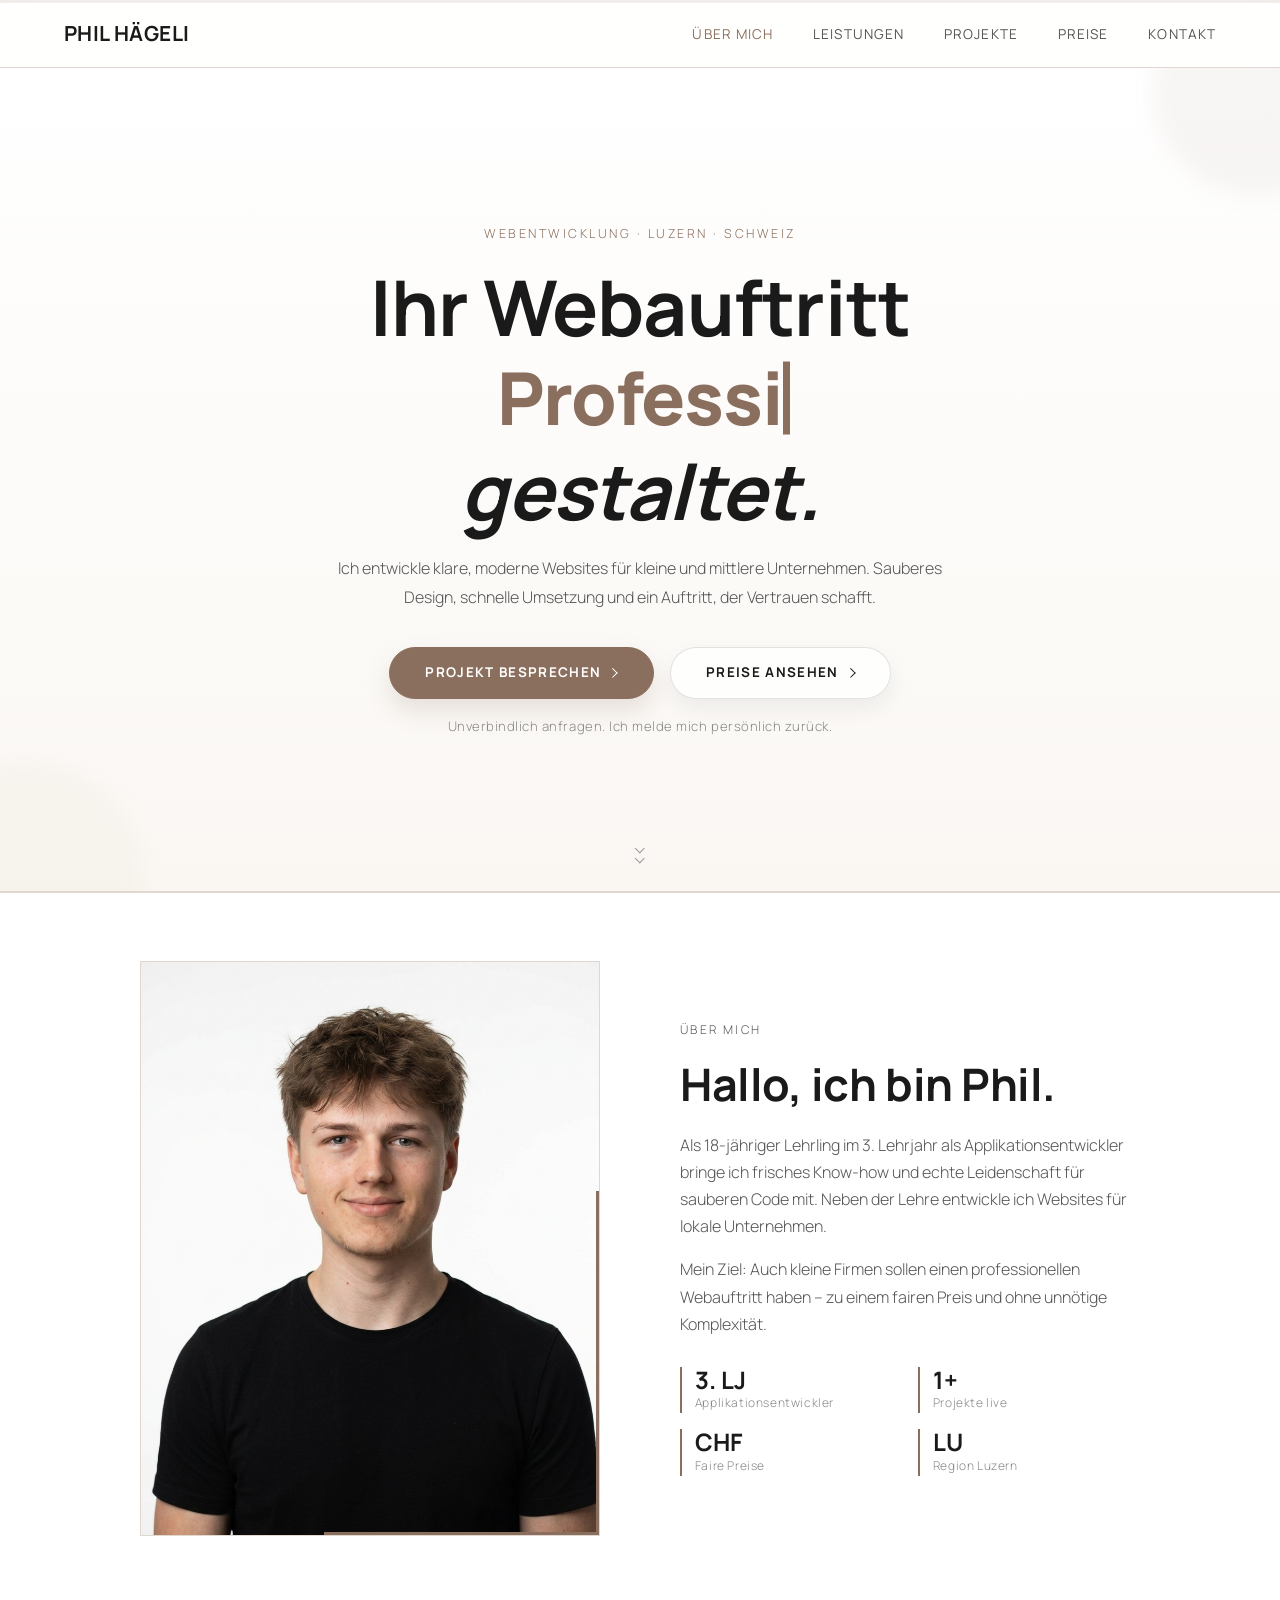
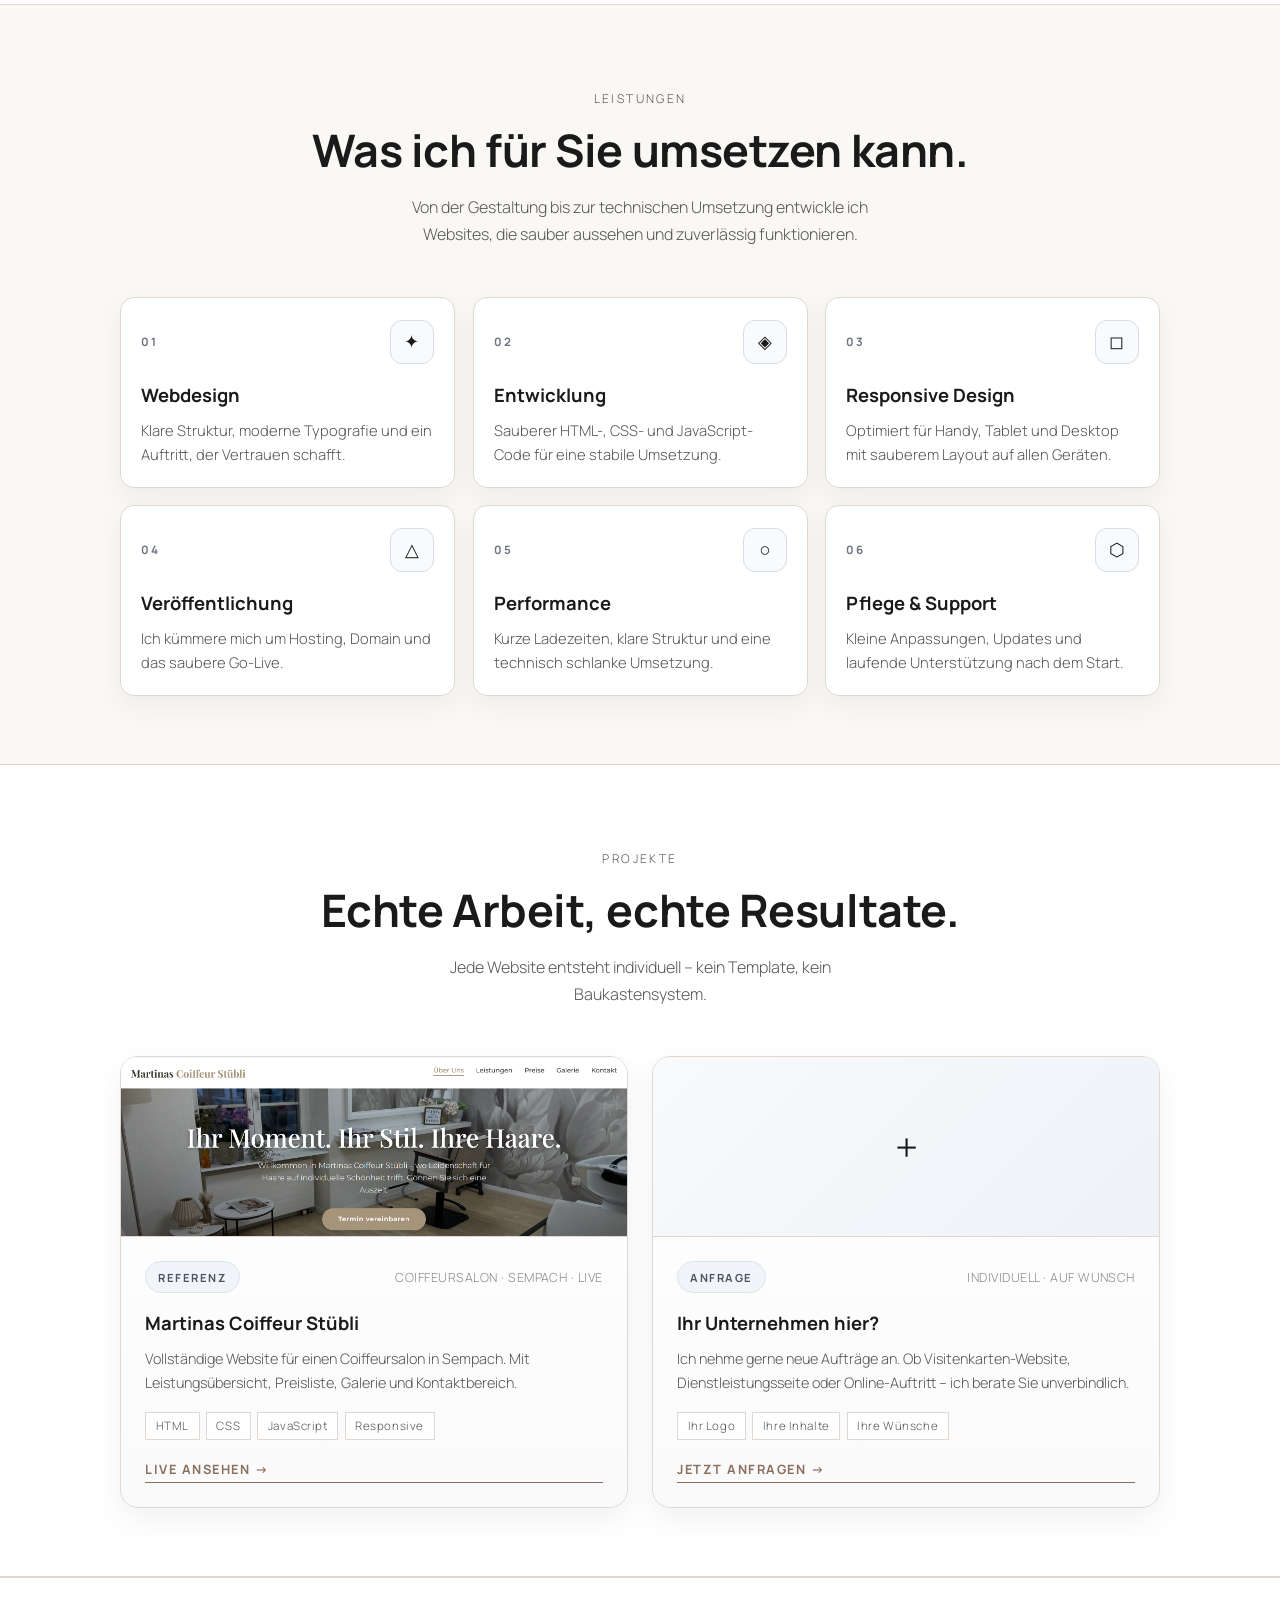
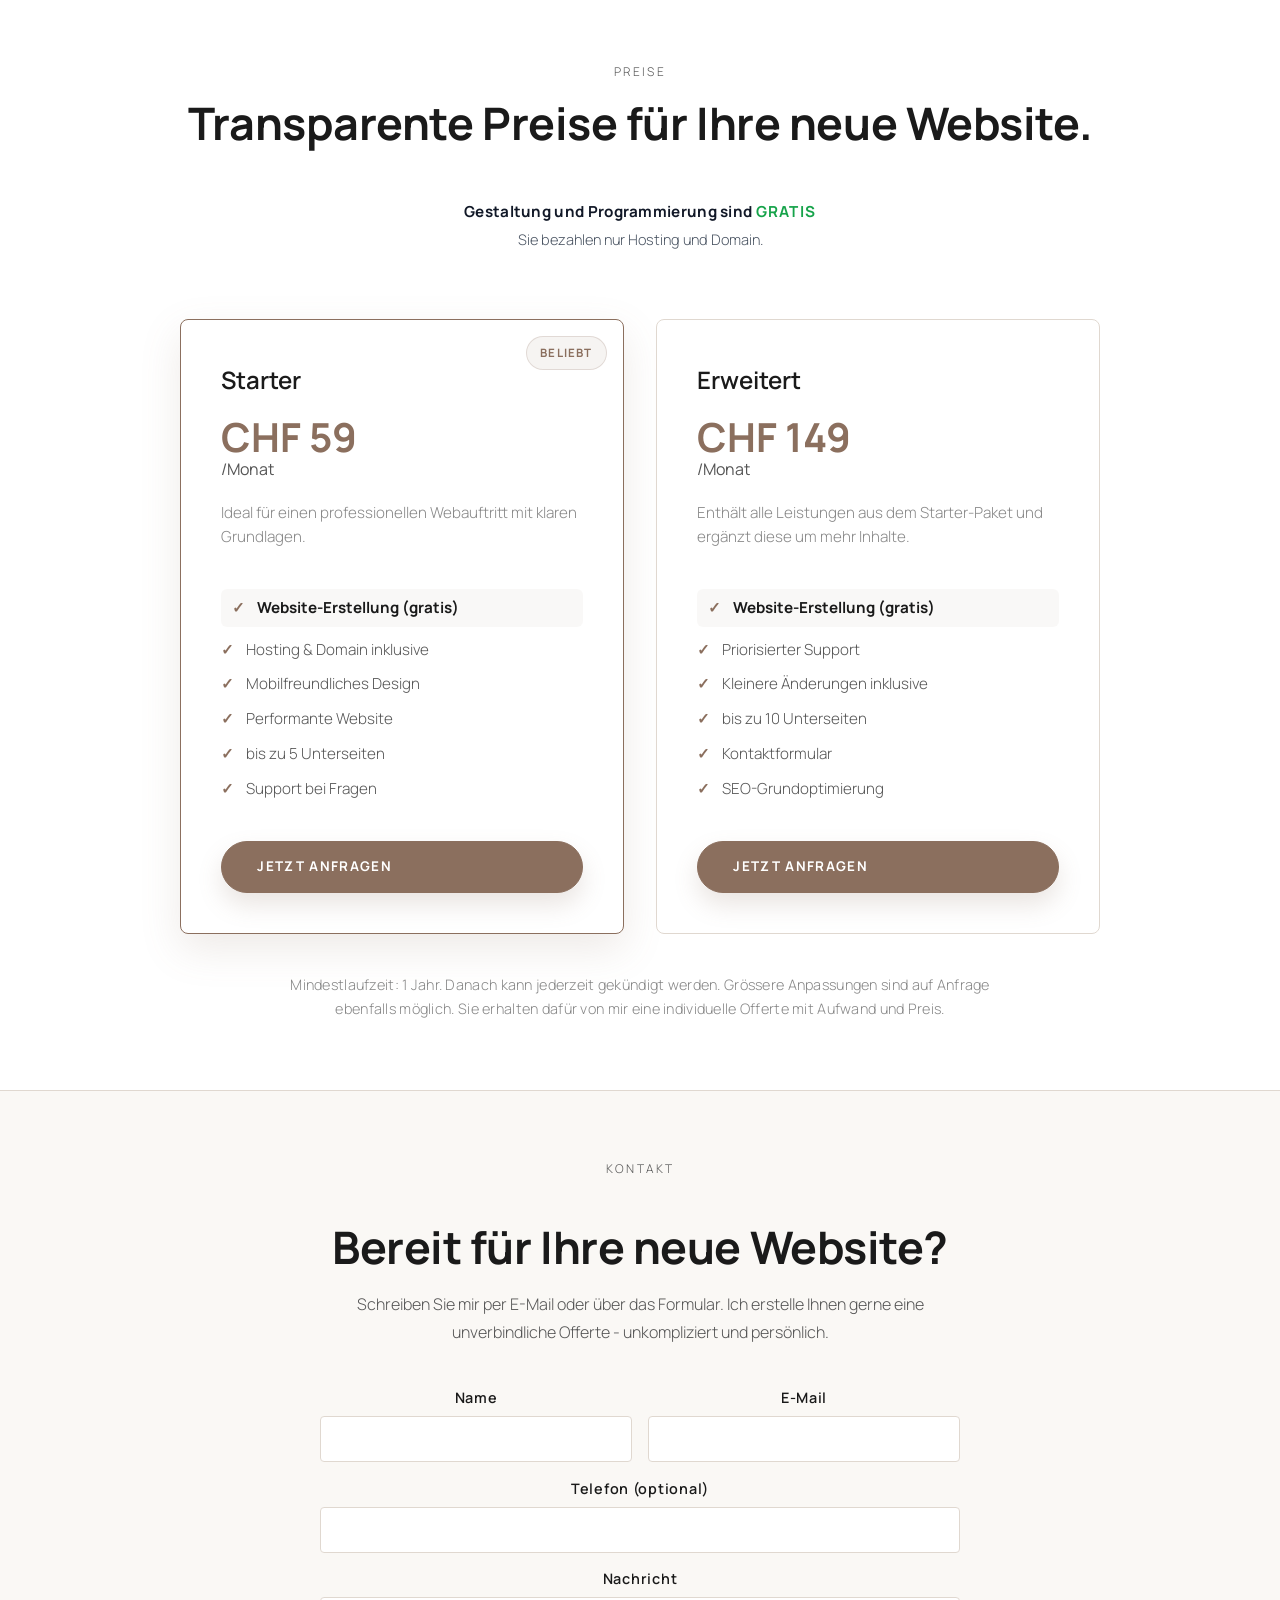
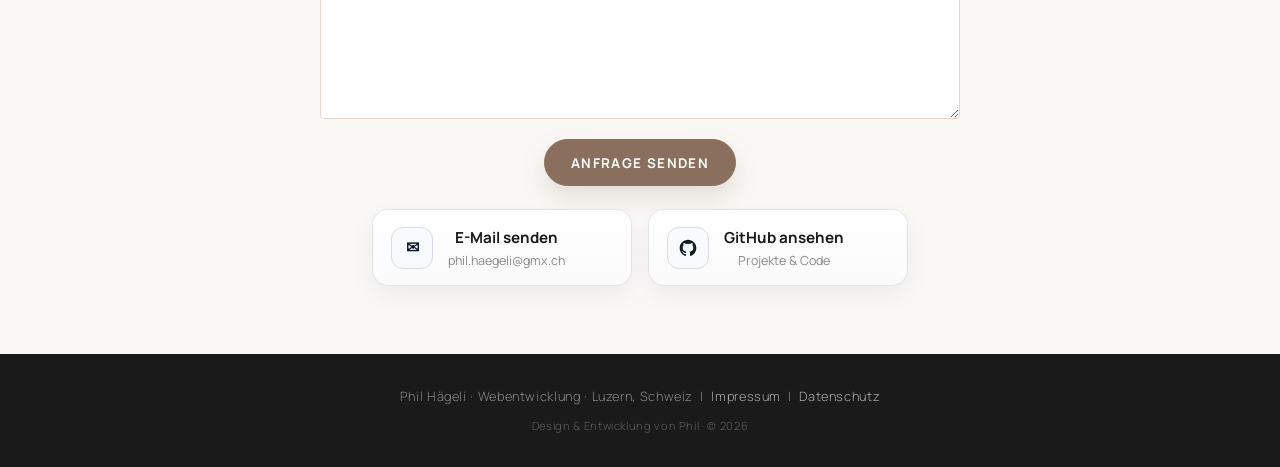
==== index.html @ c8660724 "fix tw" ====
<!DOCTYPE html>
<html lang="de">
<head>
  <meta charset="UTF-8">
  <meta name="viewport" content="width=device-width, initial-scale=1.0">
  <title>Phil Hägeli – Webentwickler aus Luzern | Moderne Websites für KMU</title>
  <meta name="description" content="Phil Hägeli entwickelt moderne, schnelle und mobilfreundliche Websites für kleine und mittlere Unternehmen in Luzern und Umgebung.">
  <meta name="robots" content="index,follow">
  <meta name="theme-color" content="#8b6f5e">
  <meta property="og:title" content="Phil Hägeli – Webentwickler aus Luzern">
  <meta property="og:description" content="Moderne Websites für KMU, transparent, schnell und mobilfreundlich.">
  <meta property="og:type" content="website">
  <link href="https://fonts.googleapis.com/css2?family=Manrope:wght@300;400;500;600;700;800&display=swap" rel="stylesheet">
  <link rel="icon" href="favicon.svg" type="image/svg+xml">
  <link rel="stylesheet" href="style.css">
</head>
<body id="top">

<div class="scroll-progress" aria-hidden="true"><span></span></div>
<button class="back-to-top" type="button" aria-label="Nach oben">↑</button>

<nav>
  <a class="logo logo-link" href="#top">Phil Hägeli</a>
  <ul>
    <li><a href="#about">Über mich</a></li>
    <li><a href="#skills">Leistungen</a></li>
    <li><a href="#projects">Projekte</a></li>
    <li><a href="#pricing">Preise</a></li>
    <li><a href="#contact">Kontakt</a></li>
  </ul>
</nav>

<div class="hero">
  <div class="hero-inner">
    <div class="hero-copy reveal">
      <p class="hero-eyebrow">Webentwicklung · Luzern · Schweiz</p>
      <h1>Ihr Webauftritt<br><em><span class="hero-typing-line"><span class="hero-typing-word" data-typing-words="Professionell,Simpel,Günstig">Professionell</span><span class="hero-typing-cursor" aria-hidden="true"></span><span class="hero-typing-spacer" aria-hidden="true">Professionell</span></span></em><span class="hero-typing-suffix">gestaltet.</span></h1>
      <p class="hero-lead">Ich entwickle klare, moderne Websites für kleine und mittlere Unternehmen. Sauberes Design, schnelle Umsetzung und ein Auftritt, der Vertrauen schafft.</p>
      <div class="hero-btns">
        <a href="#contact" class="btn btn-primary hero-btn-primary">Projekt besprechen</a>
        <a href="#pricing" class="btn btn-ghost hero-btn-secondary">Preise ansehen</a>
      </div>
      <p class="hero-cta-note">Unverbindlich anfragen. Ich melde mich persönlich zurück.</p>
    </div>
  </div>
  <a class="hero-scroll-hint" href="#about" aria-label="Runterscrollen">
    <span></span>
    <span></span>
  </a>
</div>

<section id="about" class="about-bg reveal">
  <div class="about-grid">
    <div class="about-img-wrap reveal" data-reveal-delay style="--reveal-delay: 0.1s;">
      <img src="Headshot.png" alt="Portrait von Phil Hägeli, Webentwickler aus Luzern" class="about-headshot">
    </div>
    <div class="about-text reveal" data-reveal-delay style="--reveal-delay: 0.22s;">
      <p class="section-eyebrow">Über mich</p>
      <h2>Hallo, ich bin Phil.</h2>
      <p>Als 18-jähriger Lehrling im 3. Lehrjahr als Applikationsentwickler bringe ich frisches Know-how und echte Leidenschaft für sauberen Code mit. Neben der Lehre entwickle ich Websites für lokale Unternehmen.</p>
      <p>Mein Ziel: Auch kleine Firmen sollen einen professionellen Webauftritt haben – zu einem fairen Preis und ohne unnötige Komplexität.</p>
      <div class="about-facts">
        <div class="fact">
          <div class="fact-val">3. LJ</div>
          <div class="fact-label">Applikationsentwickler</div>
        </div>
        <div class="fact">
          <div class="fact-val">1+</div>
          <div class="fact-label">Projekte live</div>
        </div>
        <div class="fact">
          <div class="fact-val">CHF</div>
          <div class="fact-label">Faire Preise</div>
        </div>
        <div class="fact">
          <div class="fact-val">LU</div>
          <div class="fact-label">Region Luzern</div>
        </div>
      </div>
    </div>
  </div>
</section>

<section id="skills">
  <div class="section-header reveal">
    <p class="section-eyebrow">Leistungen</p>
    <h2>Was ich für Sie umsetzen kann.</h2>
    <p>Von der Gestaltung bis zur technischen Umsetzung entwickle ich Websites, die sauber aussehen und zuverlässig funktionieren.</p>
  </div>
  <div class="skills-grid">
    <div class="skill-card reveal" data-reveal-delay style="--reveal-delay: 0.05s;">
      <div class="skill-card-head">
        <div class="skill-index">01</div>
        <div class="skill-icon-wrap">✦</div>
      </div>
      <div class="skill-name">Webdesign</div>
      <div class="skill-sub">Klare Struktur, moderne Typografie und ein Auftritt, der Vertrauen schafft.</div>
    </div>
    <div class="skill-card reveal" data-reveal-delay style="--reveal-delay: 0.12s;">
      <div class="skill-card-head">
        <div class="skill-index">02</div>
        <div class="skill-icon-wrap">◈</div>
      </div>
      <div class="skill-name">Entwicklung</div>
      <div class="skill-sub">Sauberer HTML-, CSS- und JavaScript-Code für eine stabile Umsetzung.</div>
    </div>
    <div class="skill-card reveal" data-reveal-delay style="--reveal-delay: 0.19s;">
      <div class="skill-card-head">
        <div class="skill-index">03</div>
        <div class="skill-icon-wrap">◻</div>
      </div>
      <div class="skill-name">Responsive Design</div>
      <div class="skill-sub">Optimiert für Handy, Tablet und Desktop mit sauberem Layout auf allen Geräten.</div>
    </div>
    <div class="skill-card reveal" data-reveal-delay style="--reveal-delay: 0.26s;">
      <div class="skill-card-head">
        <div class="skill-index">04</div>
        <div class="skill-icon-wrap">△</div>
      </div>
      <div class="skill-name">Veröffentlichung</div>
      <div class="skill-sub">Ich kümmere mich um Hosting, Domain und das saubere Go-Live.</div>
    </div>
    <div class="skill-card reveal" data-reveal-delay style="--reveal-delay: 0.33s;">
      <div class="skill-card-head">
        <div class="skill-index">05</div>
        <div class="skill-icon-wrap">○</div>
      </div>
      <div class="skill-name">Performance</div>
      <div class="skill-sub">Kurze Ladezeiten, klare Struktur und eine technisch schlanke Umsetzung.</div>
    </div>
    <div class="skill-card reveal" data-reveal-delay style="--reveal-delay: 0.4s;">
      <div class="skill-card-head">
        <div class="skill-index">06</div>
        <div class="skill-icon-wrap">⬡</div>
      </div>
      <div class="skill-name">Pflege &amp; Support</div>
      <div class="skill-sub">Kleine Anpassungen, Updates und laufende Unterstützung nach dem Start.</div>
    </div>
  </div>
</section>

<section id="projects" class="projects-bg">
  <div class="section-header reveal">
    <p class="section-eyebrow">Projekte</p>
    <h2>Echte Arbeit, echte Resultate.</h2>
    <p>Jede Website entsteht individuell – kein Template, kein Baukastensystem.</p>
  </div>
  <div class="projects-grid">
    <div class="project-card reveal" data-reveal-delay style="--reveal-delay: 0.08s;">
      <div class="project-thumb project-thumb-image">
        <img src="Coiffeure-Stübli.png" alt="Vorschau der Website Martinas Coiffeur Stübli" class="project-image">
      </div>
      <div class="project-body">
        <div class="project-meta-row">
          <span class="project-badge">Referenz</span>
          <span class="project-meta">Coiffeursalon · Sempach · Live</span>
        </div>
        <div class="project-title">Martinas Coiffeur Stübli</div>
        <div class="project-desc">Vollständige Website für einen Coiffeursalon in Sempach. Mit Leistungsübersicht, Preisliste, Galerie und Kontaktbereich.</div>
        <div class="project-highlights">
          <span class="project-tag">HTML</span>
          <span class="project-tag">CSS</span>
          <span class="project-tag">JavaScript</span>
          <span class="project-tag">Responsive</span>
        </div>
        <a href="https://www.martinas-coiffeur-stuebli.ch" target="_blank" class="project-link">Live ansehen →</a>
      </div>
    </div>
    <div class="project-card reveal" data-reveal-delay style="--reveal-delay: 0.2s;">
      <div class="project-thumb">+</div>
      <div class="project-body">
        <div class="project-meta-row">
          <span class="project-badge">Anfrage</span>
          <span class="project-meta">Individuell · Auf Wunsch</span>
        </div>
        <div class="project-title">Ihr Unternehmen hier?</div>
        <div class="project-desc">Ich nehme gerne neue Aufträge an. Ob Visitenkarten-Website, Dienstleistungsseite oder Online-Auftritt – ich berate Sie unverbindlich.</div>
        <div class="project-highlights">
          <span class="project-tag">Ihr Logo</span>
          <span class="project-tag">Ihre Inhalte</span>
          <span class="project-tag">Ihre Wünsche</span>
        </div>
        <a href="#contact" class="project-link">Jetzt anfragen →</a>
      </div>
    </div>
  </div>
</section>

<section id="pricing" class="pricing-bg">
  <div class="section-header reveal">
    <p class="section-eyebrow">Preise</p>
    <h2>Transparente Preise für Ihre neue Website.</h2>
  </div>
  <div class="pricing-highlight reveal">
    <span class="pricing-highlight-title">Gestaltung und Programmierung sind <span class="pricing-highlight-free">gratis</span></span>
    <span class="pricing-highlight-text">Sie bezahlen nur Hosting und Domain.</span>
  </div>
  <div class="pricing-grid">
    <div class="pricing-card pricing-card-featured reveal" data-reveal-delay style="--reveal-delay: 0.08s;">
      <div class="pricing-badge">Beliebt</div>
      <div class="pricing-title">Starter</div>
      <div class="pricing-price">CHF 59<span class="pricing-period">/Monat</span></div>
      <div class="pricing-description">Ideal für einen professionellen Webauftritt mit klaren Grundlagen.</div>
      <div class="pricing-features">
        <div class="pricing-feature pricing-feature-highlight">
          <span class="check">✓</span> <strong>Website-Erstellung (gratis)</strong>
        </div>
        <div class="pricing-feature">
          <span class="check">✓</span> Hosting &amp; Domain inklusive
        </div>
        <div class="pricing-feature">
          <span class="check">✓</span> Mobilfreundliches Design
        </div>
        <div class="pricing-feature">
          <span class="check">✓</span> Performante Website
        </div>
        <div class="pricing-feature">
          <span class="check">✓</span> bis zu 5 Unterseiten
        </div>
        <div class="pricing-feature">
          <span class="check">✓</span> Support bei Fragen
        </div>
      </div>
      <a href="#contact" class="btn btn-primary pricing-btn">Jetzt anfragen</a>
    </div>
    <div class="pricing-card reveal" data-reveal-delay style="--reveal-delay: 0.2s;">
      <div class="pricing-title">Erweitert</div>
      <div class="pricing-price">CHF 149<span class="pricing-period">/Monat</span></div>
      <div class="pricing-description">Enthält alle Leistungen aus dem Starter-Paket und ergänzt diese um mehr Inhalte.</div>
      <div class="pricing-features">
        <div class="pricing-feature pricing-feature-highlight">
          <span class="check">✓</span> <strong>Website-Erstellung (gratis)</strong>
        </div>
        <div class="pricing-feature">
          <span class="check">✓</span> Priorisierter Support
        </div>
        <div class="pricing-feature">
          <span class="check">✓</span> Kleinere Änderungen inklusive
        </div>
        <div class="pricing-feature">
          <span class="check">✓</span> bis zu 10 Unterseiten
        </div>
        <div class="pricing-feature">
          <span class="check">✓</span> Kontaktformular
        </div>
        <div class="pricing-feature">
          <span class="check">✓</span> SEO-Grundoptimierung
        </div>
      </div>
      <a href="#contact" class="btn btn-primary pricing-btn">Jetzt anfragen</a>
    </div>
  </div>
  <div class="pricing-disclaimer reveal">
    Mindestlaufzeit: 1 Jahr. Danach kann jederzeit gekündigt werden. Grössere Anpassungen sind auf Anfrage ebenfalls möglich. Sie erhalten dafür von mir eine individuelle Offerte mit Aufwand und Preis.
  </div>
</section>

<section id="contact">
  <div class="contact-inner reveal">
    <p class="section-eyebrow">Kontakt</p>
    <h2>Bereit für Ihre neue Website?</h2>
    <p>Schreiben Sie mir per E-Mail oder über das Formular. Ich erstelle Ihnen gerne eine unverbindliche Offerte - unkompliziert und persönlich.</p>
    <form class="contact-form reveal" action="https://formspree.io/f/mjglgnyk" method="POST">
      <div class="form-group">
        <label for="name">Name</label>
        <input type="text" id="name" name="name" required>
      </div>
      <div class="form-group">
        <label for="email">E-Mail</label>
        <input type="email" id="email" name="email" required>
      </div>
      <div class="form-group form-group-full">
        <label for="phone">Telefon (optional)</label>
        <input type="tel" id="phone" name="phone">
      </div>
      <div class="form-group form-group-full">
        <label for="message">Nachricht</label>
        <textarea id="message" name="message" rows="4" required></textarea>
      </div>
      <button type="submit" class="btn btn-primary contact-submit">Anfrage senden</button>
    </form>
    <div class="contact-list contact-list-compact">
      <a href="mailto:phil.haegeli@gmx.ch" class="contact-item contact-item-email reveal" data-reveal-delay style="--reveal-delay: 0.08s;">
        <span class="contact-icon" aria-hidden="true">✉</span>
        <span class="contact-content">
          <span class="contact-item-title">E-Mail senden</span>
          <span class="contact-item-sub">phil.haegeli@gmx.ch</span>
        </span>
      </a>
      <a href="https://github.com/philazy08" target="_blank" class="contact-item contact-item-github reveal" data-reveal-delay style="--reveal-delay: 0.18s;">
        <span class="contact-icon contact-icon-github" aria-hidden="true">
          <svg viewBox="0 0 24 24" width="20" height="20" role="img" aria-hidden="true" focusable="false">
            <path fill="currentColor" d="M12 2C6.477 2 2 6.492 2 12.037c0 4.43 2.865 8.184 6.84 9.506.5.093.682-.22.682-.49 0-.242-.009-.882-.014-1.732-2.782.616-3.369-1.343-3.369-1.343-.454-1.162-1.11-1.47-1.11-1.47-.907-.62.069-.607.069-.607 1.003.071 1.531 1.034 1.531 1.034.892 1.535 2.341 1.091 2.91.834.091-.648.35-1.092.636-1.343-2.22-.254-4.555-1.114-4.555-4.957 0-1.095.39-1.99 1.029-2.692-.103-.255-.446-1.279.098-2.664 0 0 .84-.27 2.75 1.026A9.525 9.525 0 0 1 12 6.83c.851.004 1.708.115 2.508.337 1.909-1.297 2.748-1.026 2.748-1.026.545 1.385.202 2.409.099 2.664.64.702 1.028 1.597 1.028 2.692 0 3.852-2.339 4.699-4.566 4.948.359.31.679.92.679 1.855 0 1.339-.012 2.419-.012 2.747 0 .272.18.587.688.487C19.139 20.216 22 16.462 22 12.037 22 6.492 17.523 2 12 2z"/>
          </svg>
        </span>
        <span class="contact-content">
          <span class="contact-item-title">GitHub ansehen</span>
          <span class="contact-item-sub">Projekte & Code</span>
        </span>
      </a>
    </div>
  </div>
</section>

<footer>
  <p>Phil Hägeli · Webentwicklung · Luzern, Schweiz &nbsp;|&nbsp; <a href="impressum.html">Impressum</a> &nbsp;|&nbsp; <a href="datenschutz.html">Datenschutz</a></p>
  <p style="margin-top: 0.5rem; font-size: 0.7rem; opacity: 0.6;">Design &amp; Entwicklung von Phil · © 2026</p>
</footer>

<script src="script.js"></script>
</body>
</html>
---- style.css ----
*, *::before, *::after {
  box-sizing: border-box;
  margin: 0;
  padding: 0;
}

:root {
  --cream: #faf8f5;
  --white: #ffffff;
  --dark: #1a1a1a;
  --mid: #555;
  --light: #888;
  --border: #e0d8d0;
  --accent: #8b6f5e;
  --accent-light: #f0ebe5;
}

html {
  scroll-behavior: smooth;
}

html.js {
  scroll-behavior: smooth;
}

body {
  background: var(--cream);
  color: var(--dark);
  font-family: 'Manrope', sans-serif;
  font-weight: 300;
  line-height: 1.7;
  overflow-anchor: none;
}

.scroll-progress {
  position: fixed;
  top: 0;
  left: 0;
  width: 100%;
  height: 3px;
  z-index: 220;
  background: rgba(139, 111, 94, 0.12);
}

.scroll-progress span {
  display: block;
  width: 100%;
  height: 100%;
  transform-origin: left center;
  transform: scaleX(0);
  background: linear-gradient(90deg, var(--accent), #b6937f);
}

.back-to-top {
  position: fixed;
  right: 1.25rem;
  bottom: 1.25rem;
  z-index: 210;
  width: 48px;
  height: 48px;
  border: 1px solid var(--border);
  border-radius: 999px;
  background: rgba(255, 255, 255, 0.9);
  color: var(--dark);
  font-size: 1rem;
  box-shadow: 0 10px 26px rgba(0, 0, 0, 0.12);
  backdrop-filter: blur(12px);
  opacity: 0;
  pointer-events: none;
  transform: translateY(10px);
  transition: opacity 0.25s ease, transform 0.25s ease, border-color 0.25s ease, color 0.25s ease;
}

.back-to-top.is-visible {
  opacity: 1;
  pointer-events: auto;
  transform: translateY(0);
}

.back-to-top:hover {
  border-color: var(--accent);
  color: var(--accent);
}

/* Nav */
nav {
  position: sticky;
  top: 0;
  z-index: 100;
  background: rgba(255, 255, 255, 0.88);
  border-bottom: 1px solid var(--border);
  padding: 1rem 5%;
  display: flex;
  justify-content: space-between;
  align-items: center;
  backdrop-filter: blur(14px);
  transition: box-shadow 0.25s ease, background 0.25s ease;
}

nav.is-scrolled {
  box-shadow: 0 10px 30px rgba(0, 0, 0, 0.05);
}

.logo {
  font-family: 'Manrope', sans-serif;
  font-size: 1.3rem;
  font-weight: 700;
  color: var(--dark);
  letter-spacing: 0.02em;
}

.logo-link {
  text-decoration: none;
}

.logo-link:hover {
  color: var(--accent);
}

nav ul {
  list-style: none;
  display: flex;
  gap: 2.5rem;
}

nav a {
  text-decoration: none;
  color: var(--mid);
  font-size: 0.85rem;
  font-weight: 400;
  letter-spacing: 0.08em;
  text-transform: uppercase;
  transition: color 0.2s;
}

nav a:hover {
  color: var(--accent);
}

nav a.is-active {
  color: var(--accent);
}

/* Hero */
.hero {
  background: linear-gradient(180deg, #fff 0%, #faf7f3 100%);
  min-height: calc(100dvh - 76px);
  min-height: calc(100svh - 76px);
  padding: clamp(3rem, 7vh, 5.5rem) 5% clamp(3.5rem, 7vh, 5.25rem);
  border-bottom: 1px solid var(--border);
  position: relative;
  overflow: hidden;
  display: flex;
  align-items: center;
}

.hero::before,
.hero::after {
  content: '';
  position: absolute;
  border-radius: 50%;
  pointer-events: none;
}

.hero::before {
  width: 13rem;
  height: 13rem;
  right: -5rem;
  top: -5rem;
  background: rgba(139, 111, 94, 0.06);
  filter: blur(10px);
}

.hero::after {
  width: 15rem;
  height: 15rem;
  left: -6rem;
  bottom: -7rem;
  background: rgba(176, 147, 127, 0.05);
  filter: blur(10px);
}

.hero-inner {
  max-width: 860px;
  margin: 0 auto;
  display: flex;
  justify-content: center;
  position: relative;
  z-index: 1;
}

.hero-copy {
  max-width: 760px;
  text-align: center;
}

.hero-lead {
  max-width: 620px;
  margin: 0 auto;
}

.hero-eyebrow {
  font-size: 0.78rem;
  letter-spacing: 0.2em;
  text-transform: uppercase;
  color: var(--accent);
  margin-bottom: 1.2rem;
}

.hero h1 {
  font-family: 'Manrope', sans-serif;
  font-size: clamp(2.8rem, 6vw, 5rem);
  font-weight: 700;
  line-height: 1.15;
  color: var(--dark);
  margin-bottom: 1.5rem;
  letter-spacing: -0.01em;
  display: flex;
  flex-direction: column;
  align-items: center;
}

.hero h1 em {
  display: flex;
  justify-content: center;
  width: 100%;
  font-style: italic;
  color: var(--accent);
  overflow-anchor: none;
}

.hero-typing-line {
  display: inline-flex;
  justify-content: center;
  align-items: center;
  position: relative;
  min-height: 1.2em;
  white-space: nowrap;
  overflow-anchor: none;
}

.hero-typing-suffix {
  display: block;
  margin-top: 0.12em;
  font-style: italic;
  white-space: nowrap;
  line-height: 1;
}

.hero-typing-word {
  position: absolute;
  left: 50%;
  transform: translateX(-50%);
  display: inline-block;
  font-style: normal;
  font-size: 0.95em;
  font-weight: 800;
  letter-spacing: -0.015em;
  white-space: nowrap;
  line-height: 1;
}

.hero-typing-spacer {
  visibility: hidden;
  pointer-events: none;
  white-space: nowrap;
  font: inherit;
  letter-spacing: inherit;
  line-height: 1;
}

.hero-typing-cursor {
  position: absolute;
  top: 50%;
  width: 0.09em;
  height: 0.95em;
  background: currentColor;
  animation: typingBlink 0.9s steps(1) infinite;
  transform: translateY(-50%);
  left: 50%;
  margin-left: var(--cursor-offset, 0);
}

.hero-typing-cursor.is-hidden {
  opacity: 0;
}

@keyframes typingBlink {
  0%, 49% {
    opacity: 1;
  }
  50%, 100% {
    opacity: 0;
  }
}

.hero-copy .hero-lead {
  margin: 0 auto 2.2rem;
  color: var(--mid);
  font-size: 1rem;
  line-height: 1.8;
}

.hero-note {
  margin-top: 1rem;
  color: var(--light);
  font-size: 0.8rem;
  letter-spacing: 0.08em;
  text-transform: uppercase;
}

.hero-scroll-hint {
  position: absolute;
  left: 50%;
  bottom: 1.1rem;
  transform: translateX(-50%);
  display: flex;
  flex-direction: column;
  align-items: center;
  gap: 0.15rem;
  width: 1.1rem;
  height: 1.8rem;
  color: var(--light);
  text-decoration: none;
  opacity: 0.85;
  z-index: 2;
}

.hero-scroll-hint span {
  display: block;
  width: 0.45rem;
  height: 0.45rem;
  border-right: 1.5px solid currentColor;
  border-bottom: 1.5px solid currentColor;
  transform: rotate(45deg);
  animation: scrollHint 1.4s ease-in-out infinite;
}

.hero-scroll-hint span:last-child {
  animation-delay: 0.14s;
}

.hero-scroll-hint:hover {
  color: var(--accent);
}

.hero-btns {
  display: flex;
  gap: 1rem;
  justify-content: center;
  flex-wrap: wrap;
  margin-bottom: 1rem;
}

.btn {
  display: inline-block;
  padding: 0.85rem 2.2rem;
  text-decoration: none;
  font-size: 0.84rem;
  letter-spacing: 0.1em;
  text-transform: uppercase;
  font-weight: 700;
  font-family: 'Manrope', sans-serif;
  border-radius: 999px;
  transition: transform 0.2s ease, box-shadow 0.2s ease, border-color 0.2s ease, background 0.2s ease, color 0.2s ease;
}

.btn-primary {
  background: var(--accent);
  color: var(--white);
  border: 1.5px solid var(--accent);
  box-shadow: 0 12px 24px rgba(139, 111, 94, 0.18);
}

.btn-primary:hover {
  background: #7a6050;
  border-color: #7a6050;
  transform: translateY(-2px);
  box-shadow: 0 16px 28px rgba(139, 111, 94, 0.24);
}

.btn-ghost {
  background: rgba(255, 255, 255, 0.78);
  color: var(--dark);
  border: 1.5px solid rgba(17, 24, 39, 0.12);
  box-shadow: 0 10px 22px rgba(17, 24, 39, 0.06);
}

.btn-ghost:hover {
  border-color: var(--accent);
  color: var(--accent);
  transform: translateY(-2px);
  box-shadow: 0 14px 26px rgba(17, 24, 39, 0.1);
}

.hero-btn-primary::after,
.hero-btn-secondary::after {
  content: '';
  display: inline-block;
  width: 0.45rem;
  height: 0.45rem;
  margin-left: 0.55rem;
  border-right: 1.5px solid currentColor;
  border-bottom: 1.5px solid currentColor;
  transform: rotate(-45deg) translateY(-1px);
}

.hero-cta-note {
  margin-top: 0.25rem;
  color: var(--light);
  font-size: 0.82rem;
  letter-spacing: 0.04em;
}

/* Sections */
section {
  padding: 4.25rem 5%;
}

.section-header {
  text-align: center;
  margin-bottom: 3rem;
}

.section-eyebrow {
  font-size: 0.75rem;
  letter-spacing: 0.2em;
  text-transform: uppercase;
  color: var(--accent);
  margin-bottom: 0.8rem;
}

h2 {
  font-family: 'Manrope', sans-serif;
  font-size: clamp(1.8rem, 3.5vw, 2.8rem);
  font-weight: 700;
  color: var(--dark);
  line-height: 1.25;
  letter-spacing: -0.01em;
}

.section-header p {
  margin-top: 1rem;
  color: var(--mid);
  max-width: 500px;
  margin-left: auto;
  margin-right: auto;
}

/* About */
.about-bg {
  background: var(--white);
  border-top: 1px solid var(--border);
  border-bottom: 1px solid var(--border);
}

.about-grid {
  display: grid;
  grid-template-columns: 1fr 1fr;
  gap: 5rem;
  align-items: center;
  max-width: 1000px;
  margin: 0 auto;
}

.about-img-wrap {
  background: var(--accent-light);
  border: 1px solid var(--border);
  aspect-ratio: 4/5;
  display: flex;
  align-items: center;
  justify-content: center;
  position: relative;
  overflow: hidden;
}

.about-headshot {
  width: 100%;
  height: 100%;
  object-fit: cover;
  object-position: center top;
  display: block;
}

.about-img-wrap::after {
  content: '';
  position: absolute;
  bottom: 0;
  right: 0;
  width: 60%;
  height: 60%;
  border-right: 3px solid var(--accent);
  border-bottom: 3px solid var(--accent);
}

.about-text h2 {
  text-align: left;
  margin-bottom: 1.2rem;
}

.about-text p {
  color: var(--mid);
  margin-bottom: 1rem;
}

.about-facts {
  margin-top: 1.8rem;
  display: grid;
  grid-template-columns: 1fr 1fr;
  gap: 1rem;
}

.fact {
  border-left: 2px solid var(--accent);
  padding-left: 0.8rem;
}

.fact-val {
  font-family: 'Manrope', sans-serif;
  font-size: 1.5rem;
  font-weight: 700;
  color: var(--dark);
  line-height: 1.1;
}

.fact-label {
  font-size: 0.75rem;
  color: var(--light);
  letter-spacing: 0.05em;
}

/* Skills */
.skills-grid {
  display: grid;
  grid-template-columns: repeat(3, minmax(0, 1fr));
  gap: 1.1rem;
  max-width: 1040px;
  margin: 0 auto;
  padding: 0;
}

.skill-card {
  background: var(--white);
  padding: 1.35rem 1.25rem 1.25rem;
  text-align: left;
  transition: transform 0.18s ease, box-shadow 0.2s ease, border-color 0.2s ease;
  border: 1px solid var(--border);
  border-radius: 14px;
  box-shadow: 0 10px 28px rgba(17, 24, 39, 0.05);
}

.skill-card:hover {
  transform: translateY(-3px);
  border-color: rgba(17, 24, 39, 0.16);
  box-shadow: 0 14px 34px rgba(17, 24, 39, 0.08);
}

.skill-card-head {
  display: flex;
  align-items: center;
  justify-content: space-between;
  margin-bottom: 1rem;
}

.skill-index {
  font-size: 0.72rem;
  font-weight: 700;
  letter-spacing: 0.16em;
  text-transform: uppercase;
  color: #6b7280;
}

.skill-icon-wrap {
  width: 44px;
  height: 44px;
  background: #f8fafc;
  border: 1px solid #d7dee7;
  display: flex;
  align-items: center;
  justify-content: center;
  border-radius: 12px;
  font-size: 1.15rem;
  color: var(--dark);
}

.skill-name {
  font-family: 'Manrope', sans-serif;
  font-weight: 700;
  font-size: 1.15rem;
  margin-bottom: 0.45rem;
  color: var(--dark);
}

.skill-sub {
  font-size: 0.92rem;
  color: var(--mid);
  line-height: 1.65;
}

/* Projects */
.projects-bg {
  background: var(--white);
  border-top: 1px solid var(--border);
  border-bottom: 1px solid var(--border);
}

.projects-grid {
  display: grid;
  grid-template-columns: repeat(2, minmax(0, 1fr));
  gap: 1.5rem;
  max-width: 1040px;
  margin: 0 auto;
}

.project-card {
  border: 1px solid var(--border);
  background: linear-gradient(180deg, #ffffff 0%, #fafafa 100%);
  border-radius: 18px;
  overflow: hidden;
  box-shadow: 0 12px 32px rgba(17, 24, 39, 0.06);
  transition: transform 0.2s ease, box-shadow 0.2s ease, border-color 0.2s ease;
  display: flex;
  flex-direction: column;
}

.project-card:hover {
  transform: translateY(-4px);
  border-color: rgba(17, 24, 39, 0.14);
  box-shadow: 0 18px 42px rgba(17, 24, 39, 0.1);
}

.project-thumb {
  height: 180px;
  display: flex;
  align-items: center;
  justify-content: center;
  font-size: 2.5rem;
  border-bottom: 1px solid var(--border);
  background: linear-gradient(135deg, #f8fafc 0%, #eef2f7 100%);
}

.project-thumb-image {
  padding: 0;
  overflow: hidden;
}

.project-image {
  width: 100%;
  height: 100%;
  object-fit: cover;
  object-position: center top;
  display: block;
}

.project-body {
  padding: 1.5rem;
  display: flex;
  flex-direction: column;
  flex: 1;
}

.project-meta-row {
  display: flex;
  align-items: center;
  justify-content: space-between;
  gap: 1rem;
  margin-bottom: 0.9rem;
  flex-wrap: wrap;
}

.project-badge {
  font-size: 0.7rem;
  font-weight: 700;
  letter-spacing: 0.14em;
  text-transform: uppercase;
  color: #4b5563;
  background: #f1f5f9;
  border: 1px solid #dbe3ee;
  border-radius: 999px;
  padding: 0.35rem 0.75rem;
}

.project-meta {
  font-size: 0.78rem;
  color: var(--light);
  letter-spacing: 0.04em;
  text-transform: uppercase;
}

.project-title {
  font-family: 'Manrope', sans-serif;
  font-size: 1.15rem;
  font-weight: 700;
  margin-bottom: 0.5rem;
  color: var(--dark);
}

.project-desc {
  color: var(--mid);
  font-size: 0.9rem;
  line-height: 1.7;
  margin-bottom: 1rem;
}

.project-highlights {
  display: flex;
  flex-wrap: wrap;
  gap: 0.4rem;
  margin-bottom: 1.2rem;
}

.project-tag {
  background: var(--white);
  border: 1px solid var(--border);
  color: var(--mid);
  font-size: 0.72rem;
  padding: 0.2rem 0.6rem;
  letter-spacing: 0.05em;
}

.project-link {
  display: inline-block;
  font-size: 0.8rem;
  letter-spacing: 0.12em;
  text-transform: uppercase;
  font-weight: 700;
  color: var(--accent);
  text-decoration: none;
  border-bottom: 1px solid var(--accent);
  padding-bottom: 1px;
  transition: color 0.2s;
  margin-top: auto;
}

.project-link:hover {
  color: #7a6050;
}

/* Pricing */
.pricing-bg {
  background: var(--white);
  border-top: 1px solid var(--border);
  border-bottom: 1px solid var(--border);
}

.pricing-highlight {
  padding: 0 0 1.75rem;
  margin: 0 auto 2.5rem;
  max-width: 640px;
  text-align: center;
  font-size: 0.95rem;
  color: var(--dark);
  display: flex;
  flex-direction: column;
  align-items: center;
  justify-content: center;
  gap: 0.25rem;
}

.pricing-highlight-kicker {
  font-size: 0.68rem;
  font-weight: 700;
  letter-spacing: 0.14em;
  text-transform: uppercase;
  color: #6b7280;
}

.pricing-highlight-title {
  font-family: 'Manrope', sans-serif;
  font-size: 0.95rem;
  font-weight: 700;
  letter-spacing: 0.02em;
  color: #111827;
}

.pricing-highlight-free {
  color: #16a34a;
  text-transform: uppercase;
  letter-spacing: 0.08em;
}

.pricing-highlight-text {
  color: #4b5563;
  font-size: 0.91rem;
  line-height: 1.5;
}

.pricing-grid {
  display: grid;
  grid-template-columns: repeat(2, 1fr);
  gap: 2rem;
  max-width: 920px;
  margin: 0 auto;
}

.pricing-card {
  background: var(--white);
  border: 1px solid var(--border);
  border-radius: 8px;
  padding: 2.5rem;
  display: flex;
  flex-direction: column;
  gap: 1rem;
  transition: border-color 0.25s ease, box-shadow 0.25s ease;
  position: relative;
}

.pricing-card:hover {
  border-color: var(--accent);
  box-shadow: 0 10px 30px rgba(0, 0, 0, 0.08);
}

.pricing-card-featured {
  border-color: var(--accent);
  box-shadow: 0 15px 40px rgba(139, 111, 94, 0.15);
}

.pricing-card-featured:hover {
  box-shadow: 0 20px 50px rgba(139, 111, 94, 0.2);
}

.pricing-badge {
  position: absolute;
  top: 1rem;
  right: 1rem;
  font-size: 0.72rem;
  font-weight: 700;
  letter-spacing: 0.1em;
  text-transform: uppercase;
  color: var(--accent);
  background: rgba(139, 111, 94, 0.08);
  border: 1px solid rgba(139, 111, 94, 0.2);
  padding: 0.4rem 0.85rem;
  border-radius: 20px;
  box-shadow: none;
}

.pricing-title {
  font-family: 'Manrope', sans-serif;
  font-size: 1.5rem;
  font-weight: 600;
  color: var(--dark);
}

.pricing-price {
  font-size: 2.5rem;
  font-weight: 700;
  color: var(--accent);
  line-height: 1;
}

.pricing-period {
  font-size: 1rem;
  font-weight: 400;
  color: var(--mid);
  display: block;
  margin-top: 0.25rem;
}

.pricing-description {
  font-size: 0.95rem;
  color: var(--light);
  margin-top: 0.5rem;
  line-height: 1.6;
}

.pricing-features {
  display: flex;
  flex-direction: column;
  gap: 0.75rem;
  margin: 1.5rem 0;
  flex-grow: 1;
}

.pricing-feature {
  display: flex;
  align-items: center;
  gap: 0.75rem;
  font-size: 0.95rem;
  color: var(--mid);
  line-height: 1.5;
}

.pricing-feature-highlight {
  background: rgba(139, 111, 94, 0.05);
  padding: 0.45rem 0.7rem;
  border-radius: 6px;
  font-weight: 500;
  color: var(--dark);
}

.pricing-feature-highlight strong {
  font-weight: 700;
}

.check {
  color: var(--accent);
  font-weight: 700;
  flex-shrink: 0;
}

.pricing-btn {
  margin-top: auto;
}

.pricing-disclaimer {
  text-align: center;
  margin-top: 2.5rem;
  max-width: 760px;
  margin-left: auto;
  margin-right: auto;
  font-size: 0.9rem;
  color: var(--light);
  letter-spacing: 0.02em;
  line-height: 1.7;
}

/* Contact */
.contact-inner {
  max-width: 640px;
  margin: 0 auto;
  text-align: center;
}

.contact-inner h2 {
  margin-bottom: 1rem;
}

.contact-inner p {
  color: var(--mid);
  margin-bottom: 2.5rem;
}

.contact-form {
  max-width: 700px;
  margin: 0 auto 1.4rem;
  display: grid;
  grid-template-columns: repeat(2, minmax(0, 1fr));
  gap: 0.9rem 1rem;
}

.form-group {
  display: flex;
  flex-direction: column;
  gap: 0.35rem;
}

.form-group-full {
  grid-column: 1 / -1;
}

.form-group label {
  font-size: 0.9rem;
  font-weight: 600;
  color: var(--dark);
  letter-spacing: 0.05em;
}

.form-group input,
.form-group textarea {
  padding: 0.72rem 0.8rem;
  border: 1px solid var(--border);
  border-radius: 4px;
  font-family: 'Manrope', sans-serif;
  font-size: 0.95rem;
  color: var(--dark);
  background: var(--white);
  transition: border-color 0.2s ease, box-shadow 0.2s ease;
}

.form-group input:focus,
.form-group textarea:focus {
  outline: none;
  border-color: var(--accent);
  box-shadow: 0 0 0 3px rgba(139, 111, 94, 0.1);
}

.form-group textarea {
  resize: vertical;
  font-size: 0.95rem;
  line-height: 1.6;
}

.contact-submit {
  width: fit-content;
  align-self: center;
  grid-column: 1 / -1;
  justify-self: center;
  padding-left: 1.6rem;
  padding-right: 1.6rem;
  margin-top: 0.35rem;
}

.contact-list {
  display: flex;
  justify-content: center;
  gap: 1rem;
  flex-wrap: wrap;
}

.contact-list-compact {
  margin-top: 1.4rem;
}

.contact-item {
  display: inline-flex;
  align-items: center;
  gap: 0.9rem;
  border: 1px solid rgba(17, 24, 39, 0.1);
  background: linear-gradient(180deg, #ffffff 0%, #fbfbfb 100%);
  color: var(--dark);
  padding: 0.95rem 1.15rem;
  text-decoration: none;
  font-size: 0.88rem;
  font-weight: 400;
  border-radius: 16px;
  min-width: 260px;
  box-shadow: 0 10px 26px rgba(17, 24, 39, 0.05);
  transition: transform 0.2s ease, box-shadow 0.2s ease, border-color 0.2s ease, color 0.2s ease;
}

.contact-item:hover {
  border-color: var(--accent);
  color: var(--accent);
  transform: translateY(-2px);
  box-shadow: 0 14px 30px rgba(17, 24, 39, 0.08);
}

.contact-icon {
  width: 42px;
  height: 42px;
  flex-shrink: 0;
  display: inline-flex;
  align-items: center;
  justify-content: center;
  border-radius: 12px;
  background: #f8fafc;
  border: 1px solid #d7dee7;
  color: #111827;
  font-size: 1rem;
  font-weight: 700;
}

.contact-icon-github {
  color: #111827;
}

.contact-content {
  display: flex;
  flex-direction: column;
  gap: 0.14rem;
  min-width: 0;
}

.contact-item-title {
  font-family: 'Manrope', sans-serif;
  font-size: 0.95rem;
  font-weight: 700;
  color: var(--dark);
}

.contact-item-sub {
  font-size: 0.78rem;
  color: var(--light);
  line-height: 1.35;
}

/* Footer */
footer {
  background: var(--dark);
  color: #888;
  text-align: center;
  padding: 2rem 5%;
  font-size: 0.8rem;
  letter-spacing: 0.05em;
}

footer a {
  color: #aaa;
  text-decoration: none;
}

footer a:hover {
  color: var(--white);
}

/* Legal pages */
.legal-page {
  background: var(--cream);
}

.legal-main {
  padding: 2.75rem 5% 4.25rem;
}

.legal-card {
  max-width: 860px;
  margin: 0 auto;
  background: var(--white);
  border: 1px solid var(--border);
  border-radius: 20px;
  padding: 2.2rem 2.35rem;
  box-shadow: 0 18px 50px rgba(0, 0, 0, 0.05);
}

.legal-header {
  margin-bottom: 1.5rem;
}

.legal-title {
  margin-bottom: 0.75rem;
  font-family: 'Manrope', sans-serif;
  font-size: clamp(2rem, 4vw, 3rem);
  line-height: 1.15;
  color: var(--dark);
}

.legal-intro {
  color: var(--mid);
  max-width: 60ch;
  line-height: 1.8;
}

.legal-section {
  margin-top: 1.55rem;
}

.legal-section h2 {
  font-size: 1.28rem;
  margin-bottom: 0.7rem;
}

.legal-section p,
.legal-section li {
  color: var(--mid);
  line-height: 1.8;
}

.legal-section a {
  color: var(--accent);
  text-decoration: none;
}

.legal-section a:hover {
  color: #7a6050;
  text-decoration: underline;
}

.legal-section ul {
  padding-left: 1.2rem;
  display: grid;
  gap: 0.5rem;
}

.legal-back {
  display: inline-flex;
  align-items: center;
  gap: 0.45rem;
  margin-top: 1.8rem;
  color: var(--accent);
  text-decoration: none;
  font-size: 0.85rem;
  letter-spacing: 0.08em;
  text-transform: uppercase;
  font-weight: 700;
}

.legal-back:hover {
  color: #7a6050;
}

/* Animations */
.js .reveal {
  opacity: 0;
  transform: translateY(32px) scale(0.985);
  filter: blur(6px);
  transition:
    opacity 0.85s ease,
    transform 0.85s cubic-bezier(0.2, 0.8, 0.2, 1),
    filter 0.85s ease;
  will-change: opacity, transform, filter;
}

.js .reveal.is-visible {
  opacity: 1;
  transform: translateY(0) scale(1);
  filter: blur(0);
}

.js .reveal[data-reveal-delay] {
  transition-delay: var(--reveal-delay, 0s);
}

@media (prefers-reduced-motion: reduce) {
  html {
    scroll-behavior: auto;
  }

  .hero-scroll-hint span {
    animation: none;
  }

  .hero-typing-word {
    border-right-color: transparent;
  }

  .hero-typing-cursor {
    animation: none;
  }

  .js .reveal,
  .js .reveal.is-visible {
    opacity: 1;
    transform: none;
    filter: none;
    transition: none;
  }
}

@media (max-width: 900px) {
  .hero {
    min-height: calc(100dvh - 72px);
    min-height: calc(100svh - 72px);
    padding-top: clamp(2.5rem, 6vh, 4.75rem);
    padding-bottom: clamp(3rem, 6vh, 4.75rem);
  }

  .section-header {
    margin-bottom: 2.5rem;
  }

  .about-grid {
    gap: 3rem;
  }

  .projects-grid {
    grid-template-columns: 1fr;
  }

  .skills-grid {
    grid-template-columns: repeat(2, minmax(0, 1fr));
    max-width: 700px;
  }

  .pricing-grid {
    grid-template-columns: 1fr;
    gap: 1.5rem;
  }

  .pricing-highlight {
    margin: 0 auto 2rem;
    font-size: 0.92rem;
    padding: 1rem;
  }
}

@media (max-width: 700px) {
  .hero {
    min-height: calc(100dvh - 68px);
    min-height: calc(100svh - 68px);
    padding-top: clamp(2.25rem, 5vh, 4rem);
    padding-bottom: clamp(2.75rem, 5vh, 4rem);
  }

  .hero-copy {
    text-align: center;
  }

  .hero h1 {
    font-size: clamp(2rem, 10vw, 3.2rem);
  }

  .hero-typing-line {
    gap: 0.06em;
  }

  .hero-typing-word {
    font-size: 0.92em;
  }

  .hero-typing-suffix {
    white-space: normal;
  }

  .hero-copy .hero-lead {
    font-size: 0.95rem;
    margin-bottom: 1.8rem;
  }

  .hero-btns {
    justify-content: center;
    flex-direction: column;
    align-items: stretch;
    gap: 0.8rem;
    margin-bottom: 0.8rem;
  }

  .btn {
    width: 100%;
    max-width: 320px;
    margin: 0 auto;
  }

  .hero-cta-note {
    font-size: 0.72rem;
  }

  .hero-scroll-hint {
    bottom: 0.9rem;
    width: 1rem;
    height: 1.6rem;
  }

  section {
    padding: 3.5rem 5%;
  }

  .about-grid {
    grid-template-columns: clamp(84px, 24vw, 108px) minmax(0, 1fr);
    gap: 1rem;
    align-items: start;
  }

  .about-img-wrap {
    width: 100%;
    max-width: none;
    margin: 0;
    aspect-ratio: 1 / 1;
    border-radius: 50%;
  }

  .about-img-wrap::after {
    display: none;
  }

  .about-text h2 {
    text-align: left;
    margin-bottom: 0.9rem;
  }

  .about-text p {
    margin-bottom: 0.85rem;
  }

  .about-facts {
    grid-template-columns: repeat(2, minmax(0, 1fr));
    gap: 0.8rem;
  }

  .skills-grid {
    grid-template-columns: 1fr;
    max-width: 520px;
  }

  .projects-grid {
    grid-template-columns: 1fr;
  }

  .project-card-featured {
    grid-template-columns: 1fr;
  }

  .project-card-featured .project-thumb {
    min-height: 220px;
    border-right: 0;
    border-bottom: 1px solid var(--border);
  }

  .contact-list {
    flex-direction: column;
    align-items: stretch;
  }

  .contact-item {
    width: 100%;
    justify-content: center;
    min-width: 0;
  }

  .contact-form {
    grid-template-columns: 1fr;
  }

  .form-group-full,
  .contact-submit {
    grid-column: auto;
  }

  .legal-main {
    padding: 1.5rem 5% 3rem;
  }

  .legal-card {
    padding: 1.6rem 1.2rem;
    border-radius: 16px;
  }

  .legal-header {
    margin-bottom: 1.2rem;
  }

  .legal-title {
    font-size: clamp(1.8rem, 8vw, 2.3rem);
  }

  .legal-intro {
    font-size: 0.95rem;
  }

  .legal-section {
    margin-top: 1.25rem;
  }

  .legal-section h2 {
    font-size: 1.15rem;
  }

  .legal-section ul {
    padding-left: 1rem;
  }

  .legal-back {
    margin-top: 1.4rem;
    font-size: 0.78rem;
  }

  footer {
    padding: 1.5rem 5%;
    font-size: 0.72rem;
  }

  nav ul {
    display: none;
  }

  .logo {
    font-size: 1.15rem;
  }

  .back-to-top {
    right: 1rem;
    bottom: 1rem;
  }
}

@media (max-width: 480px) {
  .hero h1 {
    font-size: clamp(2rem, 10vw, 2.8rem);
  }

  .hero-copy .hero-lead {
    font-size: 0.92rem;
  }

  .about-grid {
    grid-template-columns: clamp(72px, 22vw, 92px) minmax(0, 1fr);
    gap: 0.8rem;
  }

  .about-text h2 {
    font-size: clamp(1.55rem, 7vw, 2rem);
  }

  .about-text p {
    font-size: 0.92rem;
    line-height: 1.65;
  }

  .about-facts {
    gap: 0.55rem;
  }

  .fact {
    padding-left: 0.65rem;
  }

  .fact-val {
    font-size: 1.2rem;
  }

  .fact-label {
    font-size: 0.68rem;
  }

  .legal-main {
    padding: 1.1rem 4.5% 2.4rem;
  }

  .legal-card {
    padding: 1.35rem 1rem;
  }

  .legal-title {
    font-size: clamp(1.6rem, 9vw, 2rem);
  }

  .legal-section h2 {
    font-size: 1.05rem;
  }

  .legal-section p,
  .legal-section li {
    font-size: 0.92rem;
  }
}

@keyframes scrollHint {
  0%, 100% {
    transform: translateY(0) rotate(45deg);
    opacity: 0.55;
  }
  50% {
    transform: translateY(3px) rotate(45deg);
    opacity: 1;
  }
}
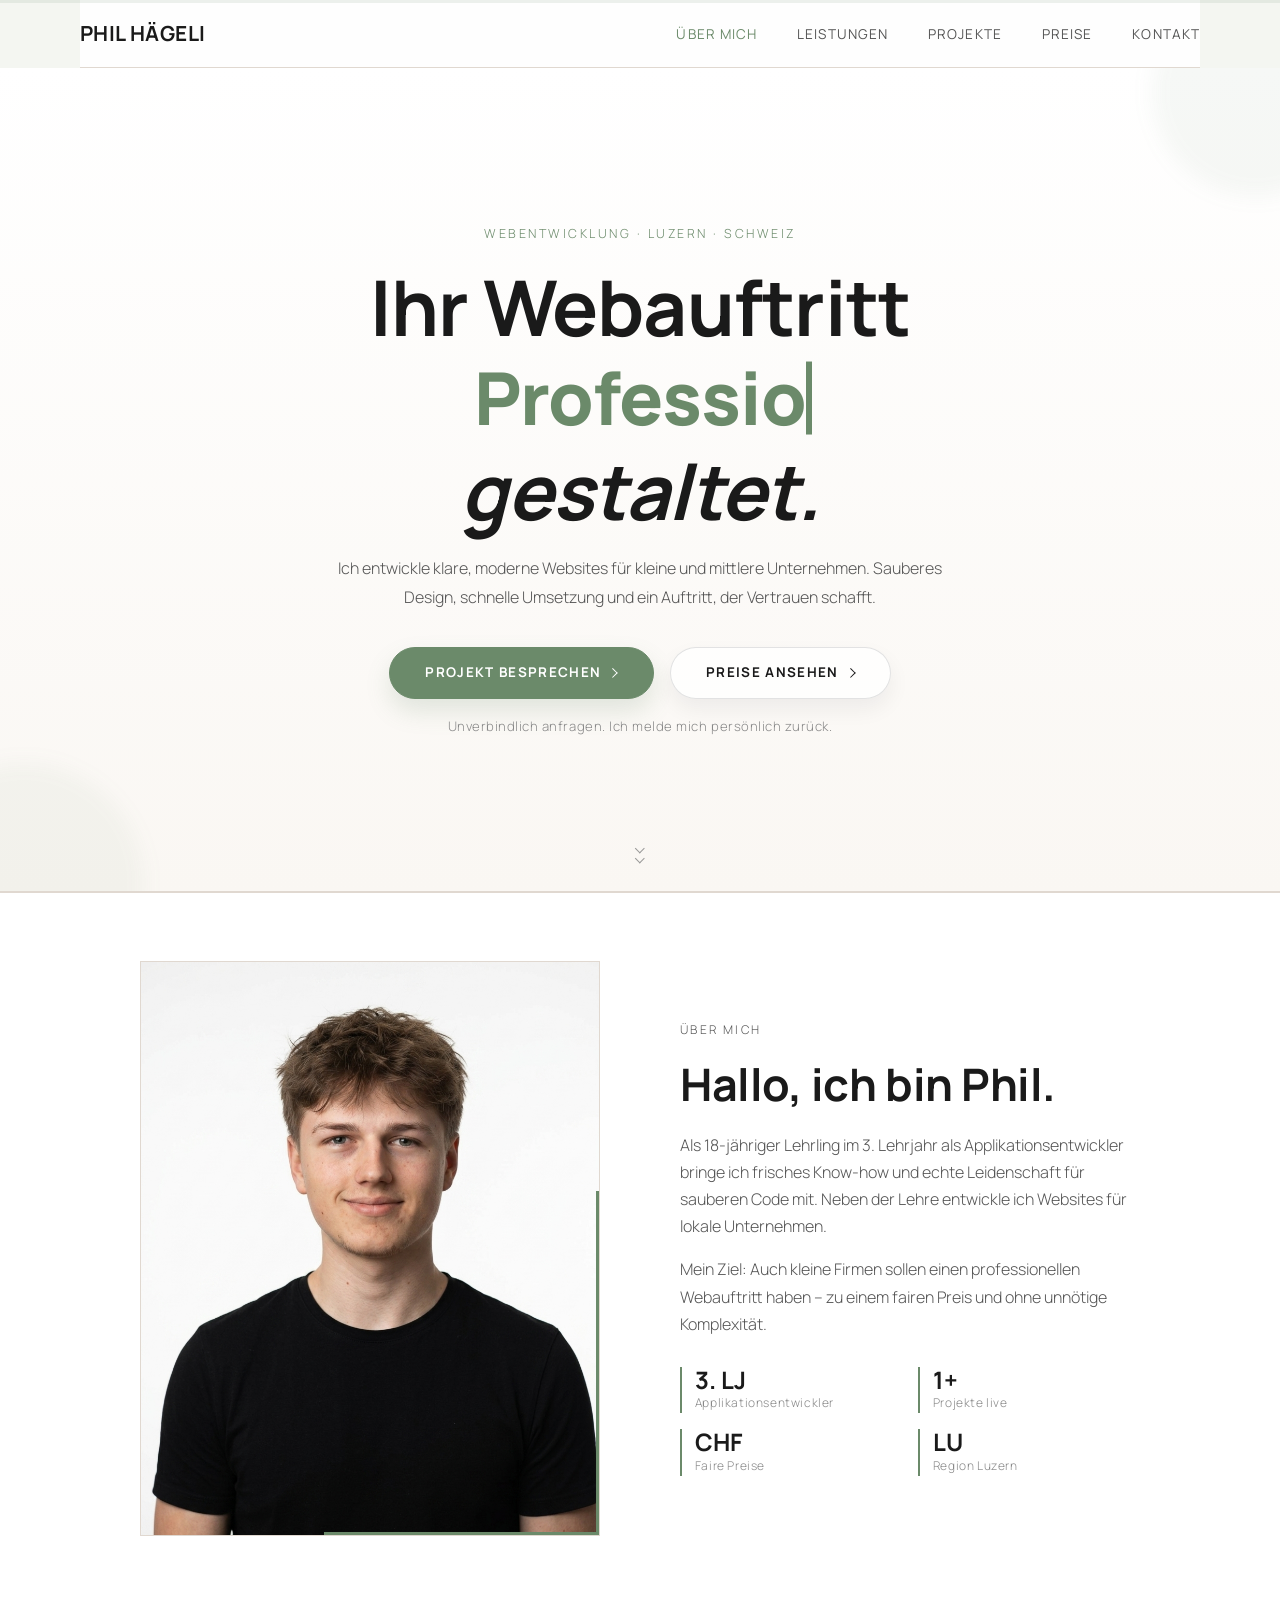
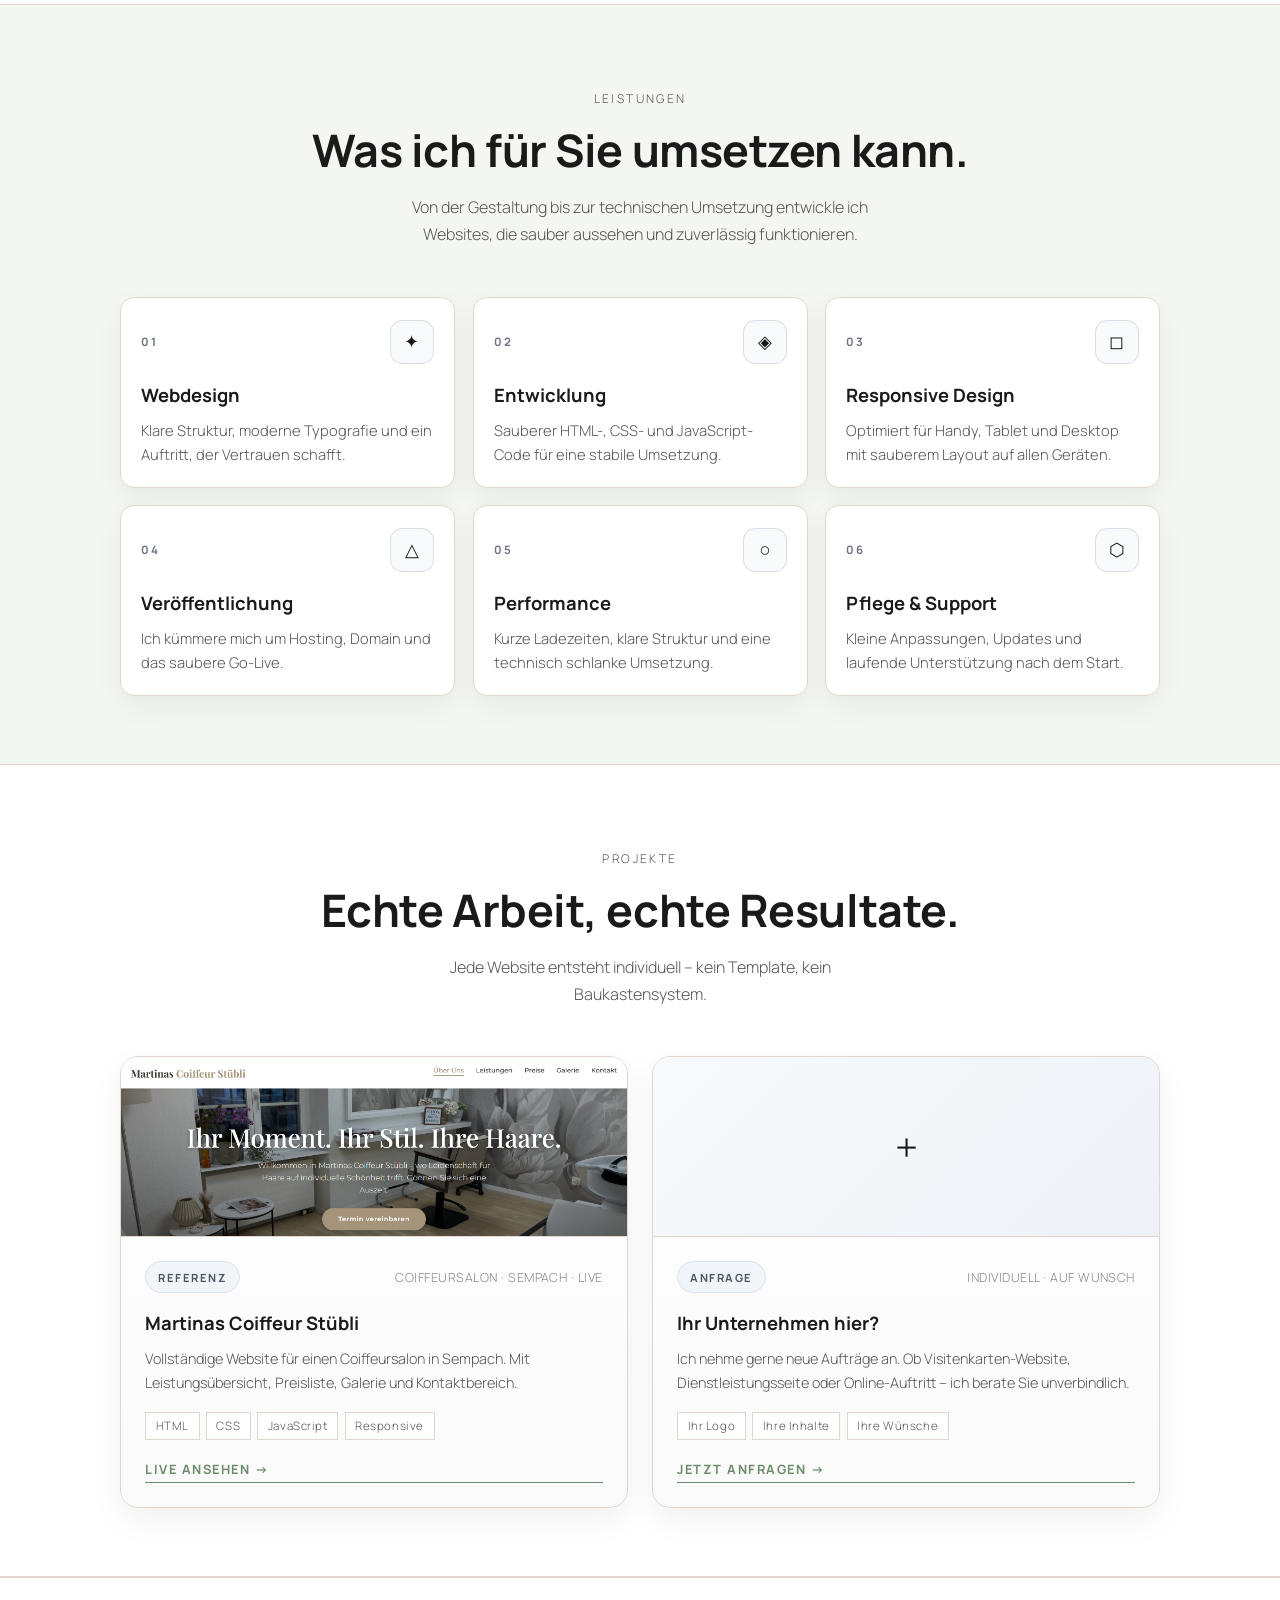
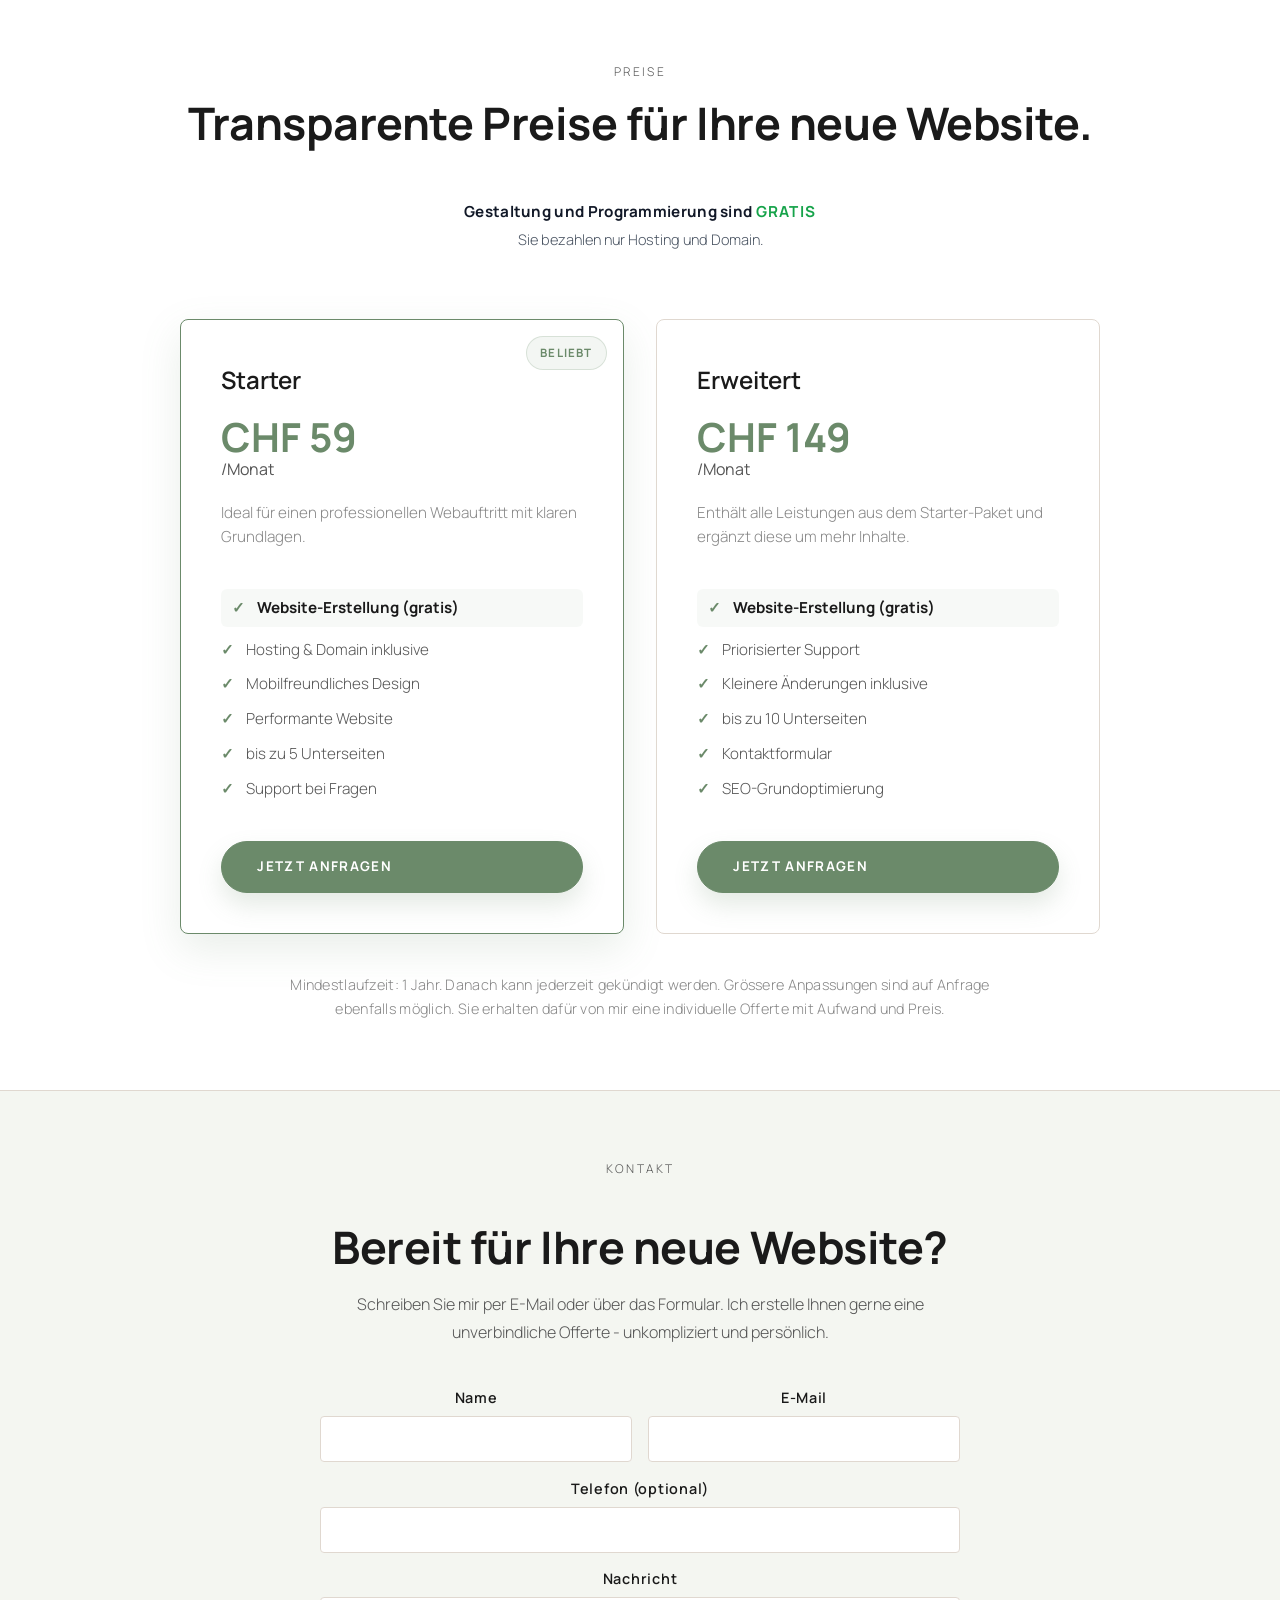
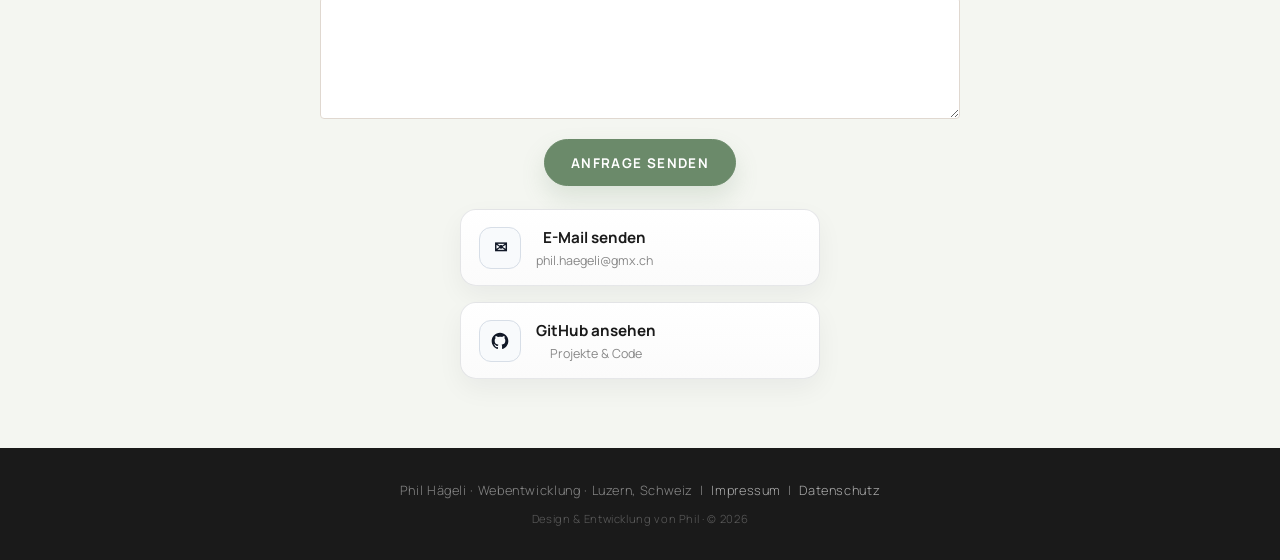
==== commit e2c46fc9: "optimierung Co-authored-by: Copilot <copilot@github.com>" ====
--- a/index.html
+++ b/index.html
@@ -21,7 +21,12 @@
 
 <nav>
   <a class="logo logo-link" href="#top">Phil Hägeli</a>
-  <ul>
+  <button class="nav-toggle" aria-label="Menü" aria-expanded="false" type="button">
+    <span></span>
+    <span></span>
+    <span></span>
+  </button>
+  <ul class="nav-menu">
     <li><a href="#about">Über mich</a></li>
     <li><a href="#skills">Leistungen</a></li>
     <li><a href="#projects">Projekte</a></li>
--- a/style.css
+++ b/style.css
@@ -5,31 +5,69 @@
 }
 
 :root {
-  --cream: #faf8f5;
+  --cream: #f4f6f1;
   --white: #ffffff;
   --dark: #1a1a1a;
   --mid: #555;
   --light: #888;
   --border: #e0d8d0;
-  --accent: #8b6f5e;
-  --accent-light: #f0ebe5;
+  --accent: #6b8a6a;
+  --accent-rgb: 107, 138, 106;
+  --accent-light: #e9f3ea;
+  --progress: #6b8a6a;
+  --progress-light: #cfe2cf;
+  --content-max: 1120px;
+  --page-gutter: clamp(1rem, 4vw, 3.25rem);
 }
 
 html {
   scroll-behavior: smooth;
+  overflow-x: hidden;
+  overflow-x: clip;
+  max-width: 100%;
+  overscroll-behavior-x: none;
 }
 
 html.js {
   scroll-behavior: smooth;
+  overflow-x: hidden;
+  overflow-x: clip;
+  max-width: 100%;
+  overscroll-behavior-x: none;
 }
 
 body {
+  width: 100%;
+  max-width: 100%;
+  margin: 0;
+  position: relative;
+  overflow-x: hidden;
+  overflow-x: clip;
   background: var(--cream);
   color: var(--dark);
   font-family: 'Manrope', sans-serif;
   font-weight: 300;
   line-height: 1.7;
   overflow-anchor: none;
+  overscroll-behavior-x: none;
+  touch-action: pan-y;
+}
+
+/* Prevent wide images and hero pseudo-elements from causing horizontal scroll */
+img {
+  max-width: 100%;
+  height: auto;
+  display: block;
+}
+
+svg,
+video,
+canvas {
+  max-width: 100%;
+}
+
+.hero {
+  overflow: hidden;
 }
 
 .scroll-progress {
@@ -39,7 +77,7 @@
   width: 100%;
   height: 3px;
   z-index: 220;
-  background: rgba(139, 111, 94, 0.12);
+  background: rgba(var(--accent-rgb), 0.12);
 }
 
 .scroll-progress span {
@@ -48,7 +86,7 @@
   height: 100%;
   transform-origin: left center;
   transform: scaleX(0);
-  background: linear-gradient(90deg, var(--accent), #b6937f);
+  background: linear-gradient(90deg, var(--progress), var(--progress-light));
 }
 
 .back-to-top {
@@ -89,12 +127,14 @@
   z-index: 100;
   background: rgba(255, 255, 255, 0.88);
   border-bottom: 1px solid var(--border);
-  padding: 1rem 5%;
+  padding: 1rem 0;
   display: flex;
   justify-content: space-between;
   align-items: center;
   backdrop-filter: blur(14px);
   transition: box-shadow 0.25s ease, background 0.25s ease;
+  inline-size: min(var(--content-max), calc(100% - (var(--page-gutter) * 2)));
+  margin: 0 auto;
 }
 
 nav.is-scrolled {
@@ -141,15 +181,56 @@
   color: var(--accent);
 }
 
+/* Hamburger menu button */
+.nav-toggle {
+  display: none;
+  flex-direction: column;
+  justify-content: center;
+  align-items: center;
+  gap: 0.4rem;
+  background: none;
+  border: none;
+  cursor: pointer;
+  padding: 0.5rem;
+  z-index: 101;
+}
+
+.nav-toggle span {
+  display: block;
+  width: 24px;
+  height: 2px;
+  background: var(--dark);
+  border-radius: 1px;
+  transition: all 0.3s ease;
+}
+
+.nav-toggle[aria-expanded="true"] span:nth-child(1) {
+  transform: rotate(45deg) translate(8px, 8px);
+}
+
+.nav-toggle[aria-expanded="true"] span:nth-child(2) {
+  opacity: 0;
+}
+
+.nav-toggle[aria-expanded="true"] span:nth-child(3) {
+  transform: rotate(-45deg) translate(7px, -7px);
+}
+
+.nav-menu {
+  display: flex;
+  gap: 2.5rem;
+}
+
 /* Hero */
 .hero {
   background: linear-gradient(180deg, #fff 0%, #faf7f3 100%);
   min-height: calc(100dvh - 76px);
   min-height: calc(100svh - 76px);
-  padding: clamp(3rem, 7vh, 5.5rem) 5% clamp(3.5rem, 7vh, 5.25rem);
+  padding: clamp(3rem, 7vh, 5.5rem) 0 clamp(3.5rem, 7vh, 5.25rem);
   border-bottom: 1px solid var(--border);
   position: relative;
   overflow: hidden;
+  contain: layout;
   display: flex;
   align-items: center;
 }
@@ -167,7 +248,7 @@
   height: 13rem;
   right: -5rem;
   top: -5rem;
-  background: rgba(139, 111, 94, 0.06);
+  background: rgba(var(--accent-rgb), 0.06);
   filter: blur(10px);
 }
 
@@ -176,22 +257,26 @@
   height: 15rem;
   left: -6rem;
   bottom: -7rem;
-  background: rgba(176, 147, 127, 0.05);
+  background: rgba(var(--accent-rgb), 0.05);
   filter: blur(10px);
 }
 
 .hero-inner {
-  max-width: 860px;
+  inline-size: min(860px, calc(100% - (var(--page-gutter) * 2)));
   margin: 0 auto;
   display: flex;
   justify-content: center;
   position: relative;
   z-index: 1;
+  min-width: 0;
+  width: 100%;
 }
 
 .hero-copy {
   max-width: 760px;
   text-align: center;
+  min-width: 0;
+  width: 100%;
 }
 
 .hero-lead {
@@ -218,6 +303,10 @@
   display: flex;
   flex-direction: column;
   align-items: center;
+  max-width: 100%;
+  min-width: 0;
+  overflow-wrap: anywhere;
+  text-wrap: balance;
 }
 
 .hero h1 em {
@@ -237,6 +326,8 @@
   min-height: 1.2em;
   white-space: nowrap;
   overflow-anchor: none;
+  max-width: 100%;
+  min-width: 0;
 }
 
 .hero-typing-suffix {
@@ -260,6 +351,15 @@
   line-height: 1;
 }
 
+.contact-item-sub,
+.legal-section p,
+.legal-section li,
+.legal-section a,
+footer p {
+  overflow-wrap: anywhere;
+  word-break: break-word;
+}
+
 .hero-typing-spacer {
   visibility: hidden;
   pointer-events: none;
@@ -369,14 +469,14 @@
   background: var(--accent);
   color: var(--white);
   border: 1.5px solid var(--accent);
-  box-shadow: 0 12px 24px rgba(139, 111, 94, 0.18);
+  box-shadow: 0 12px 24px rgba(var(--accent-rgb), 0.18);
 }
 
 .btn-primary:hover {
-  background: #7a6050;
-  border-color: #7a6050;
+  background: #59755a;
+  border-color: #59755a;
   transform: translateY(-2px);
-  box-shadow: 0 16px 28px rgba(139, 111, 94, 0.24);
+  box-shadow: 0 16px 28px rgba(var(--accent-rgb), 0.24);
 }
 
 .btn-ghost {
@@ -414,7 +514,13 @@
 
 /* Sections */
 section {
-  padding: 4.25rem 5%;
+  padding: 4.25rem 0;
+  overflow-x: hidden;
+}
+
+section > * {
+  inline-size: min(var(--content-max), calc(100% - (var(--page-gutter) * 2)));
+  margin-inline: auto;
 }
 
 .section-header {
@@ -461,6 +567,12 @@
   align-items: center;
   max-width: 1000px;
   margin: 0 auto;
+}
+
+.about-grid > *,
+.skills-grid > *,
+.projects-grid > * {
+  min-width: 0;
 }
 
 .about-img-wrap {
@@ -733,7 +845,7 @@
 }
 
 .project-link:hover {
-  color: #7a6050;
+  color: #59755a;
 }
 
 /* Pricing */
@@ -812,11 +924,11 @@
 
 .pricing-card-featured {
   border-color: var(--accent);
-  box-shadow: 0 15px 40px rgba(139, 111, 94, 0.15);
+  box-shadow: 0 15px 40px rgba(var(--accent-rgb), 0.15);
 }
 
 .pricing-card-featured:hover {
-  box-shadow: 0 20px 50px rgba(139, 111, 94, 0.2);
+  box-shadow: 0 20px 50px rgba(var(--accent-rgb), 0.2);
 }
 
 .pricing-badge {
@@ -828,8 +940,8 @@
   letter-spacing: 0.1em;
   text-transform: uppercase;
   color: var(--accent);
-  background: rgba(139, 111, 94, 0.08);
-  border: 1px solid rgba(139, 111, 94, 0.2);
+  background: rgba(var(--accent-rgb), 0.08);
+  border: 1px solid rgba(var(--accent-rgb), 0.2);
   padding: 0.4rem 0.85rem;
   border-radius: 20px;
   box-shadow: none;
@@ -882,7 +994,7 @@
 }
 
 .pricing-feature-highlight {
-  background: rgba(139, 111, 94, 0.05);
+  background: rgba(var(--accent-rgb), 0.05);
   padding: 0.45rem 0.7rem;
   border-radius: 6px;
   font-weight: 500;
@@ -972,7 +1084,7 @@
 .form-group textarea:focus {
   outline: none;
   border-color: var(--accent);
-  box-shadow: 0 0 0 3px rgba(139, 111, 94, 0.1);
+  box-shadow: 0 0 0 3px rgba(var(--accent-rgb), 0.1);
 }
 
 .form-group textarea {
@@ -982,7 +1094,8 @@
 }
 
 .contact-submit {
-  width: fit-content;
+  width: auto;
+  max-width: 100%;
   align-self: center;
   grid-column: 1 / -1;
   justify-self: center;
@@ -1014,7 +1127,9 @@
   font-size: 0.88rem;
   font-weight: 400;
   border-radius: 16px;
-  min-width: 260px;
+  min-width: 0;
+  width: 100%;
+  max-width: 360px;
   box-shadow: 0 10px 26px rgba(17, 24, 39, 0.05);
   transition: transform 0.2s ease, box-shadow 0.2s ease, border-color 0.2s ease, color 0.2s ease;
 }
@@ -1070,9 +1185,14 @@
   background: var(--dark);
   color: #888;
   text-align: center;
-  padding: 2rem 5%;
+  padding: 2rem 0;
   font-size: 0.8rem;
   letter-spacing: 0.05em;
+}
+
+footer p {
+  inline-size: min(var(--content-max), calc(100% - (var(--page-gutter) * 2)));
+  margin-inline: auto;
 }
 
 footer a {
@@ -1090,7 +1210,12 @@
 }
 
 .legal-main {
-  padding: 2.75rem 5% 4.25rem;
+  padding: 2.75rem 0 4.25rem;
+}
+
+.legal-main > * {
+  inline-size: min(var(--content-max), calc(100% - (var(--page-gutter) * 2)));
+  margin-inline: auto;
 }
 
 .legal-card {
@@ -1142,7 +1267,7 @@
 }
 
 .legal-section a:hover {
-  color: #7a6050;
+  color: #59755a;
   text-decoration: underline;
 }
 
@@ -1166,7 +1291,7 @@
 }
 
 .legal-back:hover {
-  color: #7a6050;
+  color: #59755a;
 }
 
 /* Animations */
@@ -1262,6 +1387,20 @@
     padding-bottom: clamp(2.75rem, 5vh, 4rem);
   }
 
+  .hero::before {
+    width: 10rem;
+    height: 10rem;
+    right: -3rem;
+    top: -3rem;
+  }
+
+  .hero::after {
+    width: 11rem;
+    height: 11rem;
+    left: -3.5rem;
+    bottom: -4rem;
+  }
+
   .hero-copy {
     text-align: center;
   }
@@ -1312,7 +1451,7 @@
   }
 
   section {
-    padding: 3.5rem 5%;
+    padding: 3.5rem 0;
   }
 
   .about-grid {
@@ -1387,7 +1526,7 @@
   }
 
   .legal-main {
-    padding: 1.5rem 5% 3rem;
+    padding: 1.5rem 0 3rem;
   }
 
   .legal-card {
@@ -1425,7 +1564,7 @@
   }
 
   footer {
-    padding: 1.5rem 5%;
+    padding: 1.5rem 0;
     font-size: 0.72rem;
   }
 
@@ -1441,13 +1580,75 @@
     right: 1rem;
     bottom: 1rem;
   }
-}
+
+  .nav-toggle {
+    display: flex;
+  }
+
+  .nav-menu {
+    position: fixed;
+    top: 76px;
+    left: 0;
+    right: 0;
+    flex-direction: column;
+    gap: 0;
+    background: rgba(255, 255, 255, 0.98);
+    border-bottom: 1px solid var(--border);
+    padding: 1rem 0;
+    display: none;
+    z-index: 99;
+    max-height: calc(100vh - 76px);
+    overflow-y: auto;
+    backdrop-filter: blur(14px);
+  }
+
+  .nav-menu.is-open {
+    display: flex;
+  }
+
+  .nav-menu li {
+    list-style: none;
+  }
+
+  .nav-menu a {
+    display: block;
+    padding: 0.85rem var(--page-gutter);
+    border-bottom: 1px solid rgba(0, 0, 0, 0.05);
+    color: var(--mid);
+    font-size: 0.85rem;
+    letter-spacing: 0.08em;
+    text-transform: uppercase;
+    transition: background 0.2s, color 0.2s;
+  }
+
+  .nav-menu a:hover,
+  .nav-menu a.is-active {
+    background: rgba(107, 138, 106, 0.05);
+    color: var(--accent);
+  }
+}
+
 
 @media (max-width: 480px) {
   .hero h1 {
     font-size: clamp(2rem, 10vw, 2.8rem);
   }
 
+  .hero-typing-line {
+    white-space: normal;
+    flex-wrap: wrap;
+    gap: 0.12em;
+  }
+
+  .hero-typing-word {
+    white-space: nowrap;
+    word-break: normal;
+  }
+
+  .hero-typing-suffix {
+    white-space: normal;
+  }
+
   .hero-copy .hero-lead {
     font-size: 0.92rem;
   }
@@ -1483,7 +1684,7 @@
   }
 
   .legal-main {
-    padding: 1.1rem 4.5% 2.4rem;
+    padding: 1.1rem 0 2.4rem;
   }
 
   .legal-card {
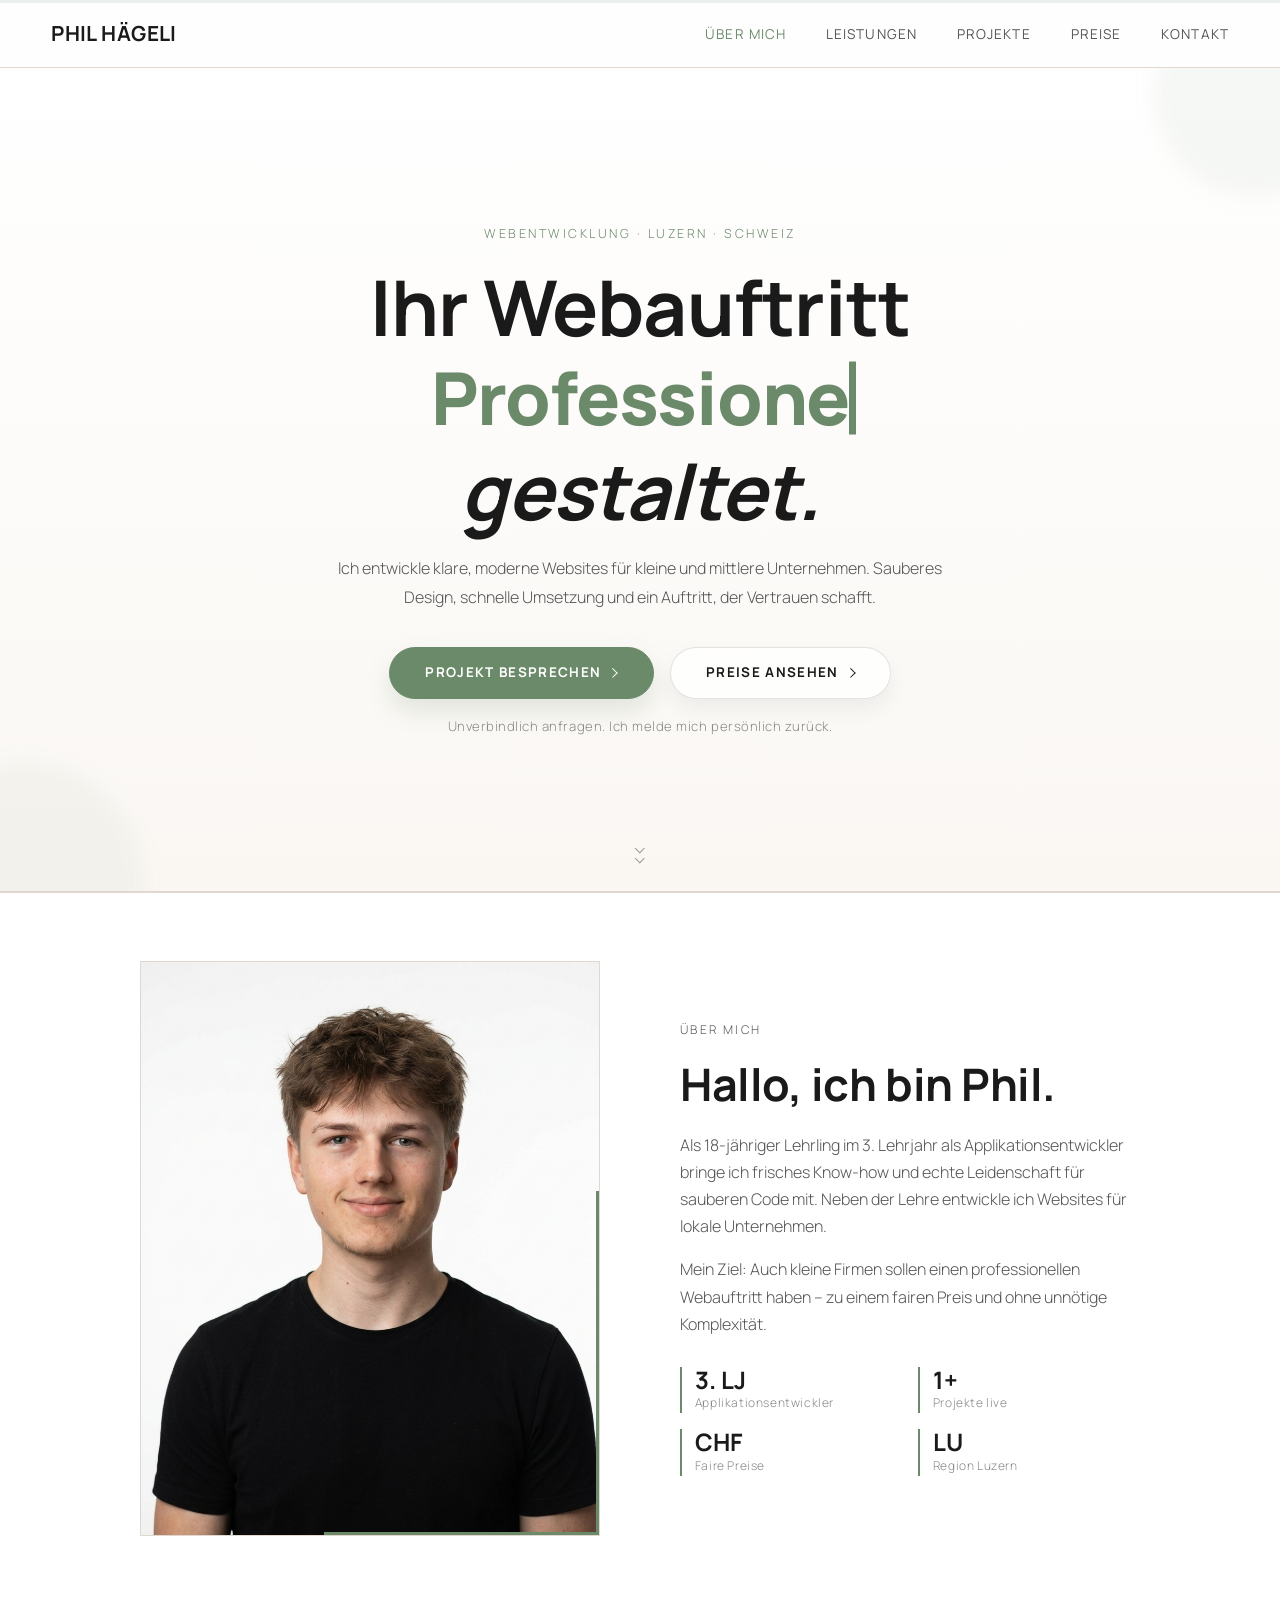
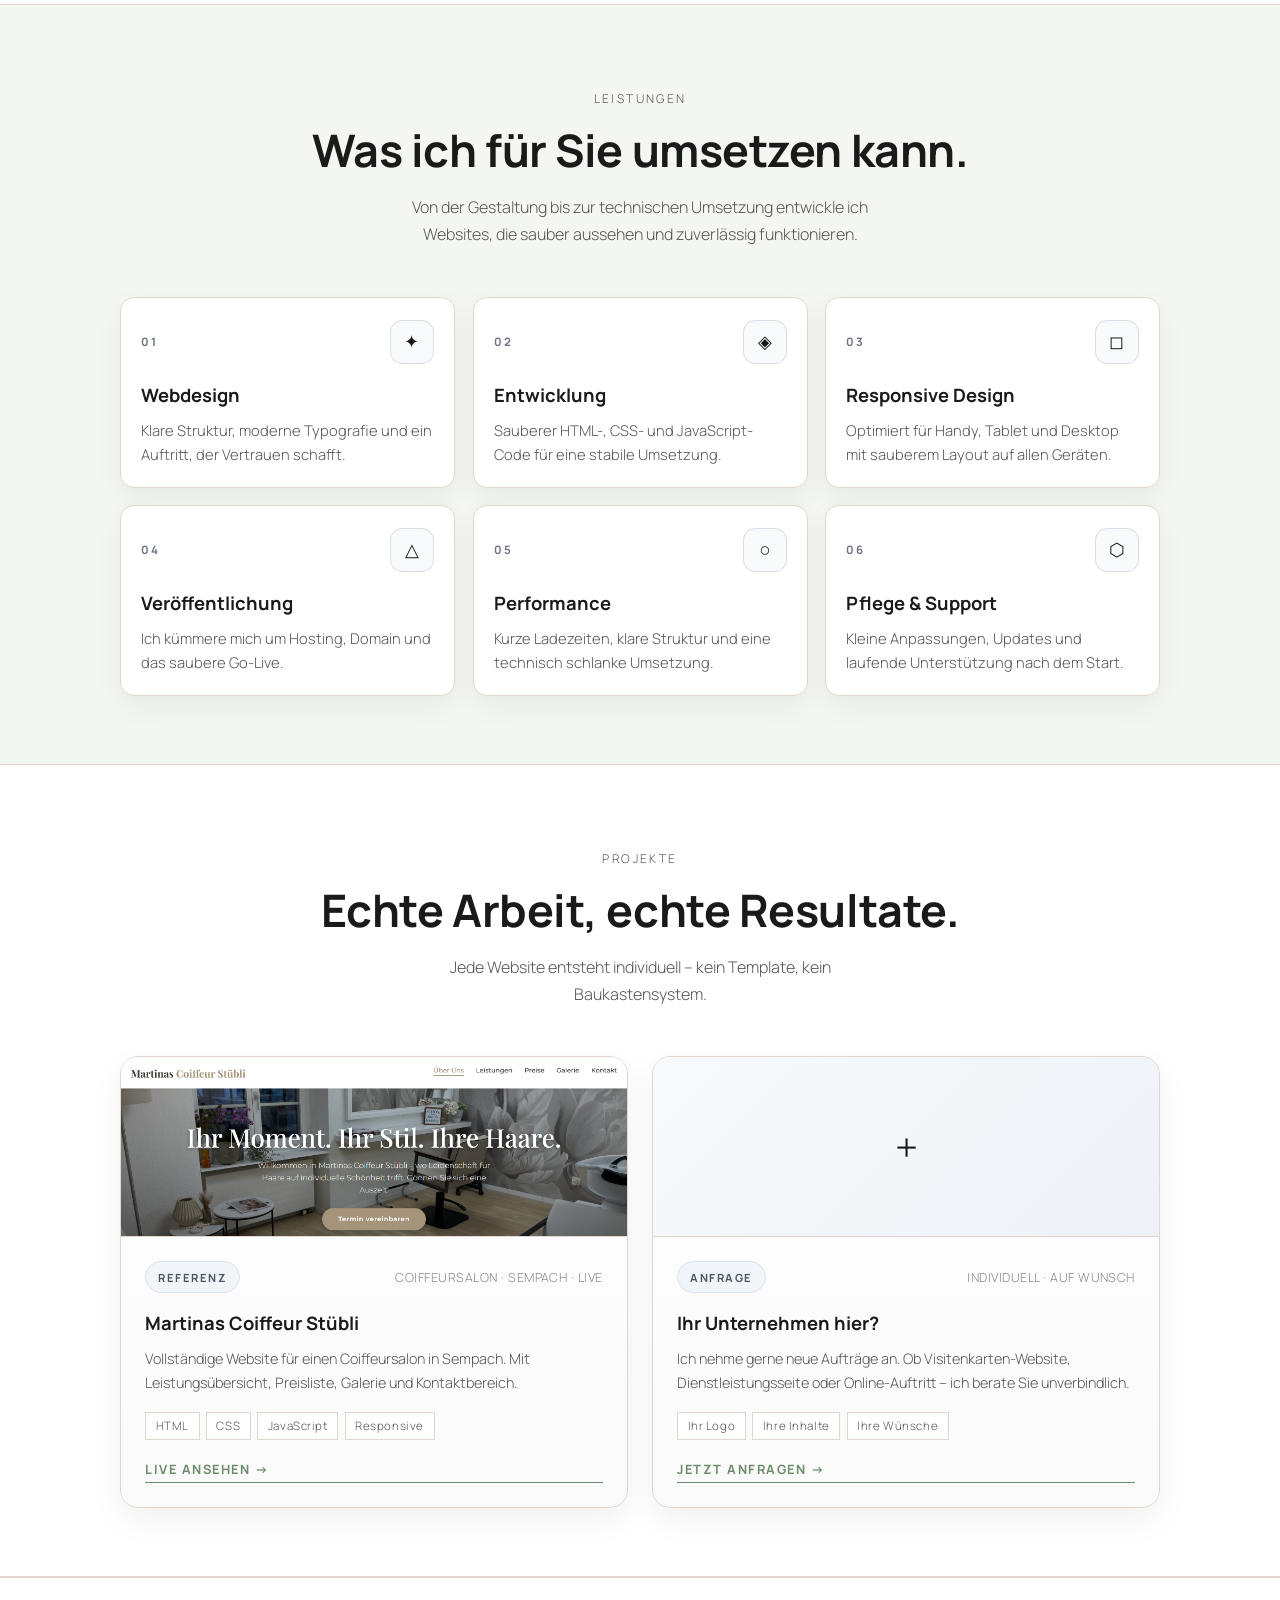
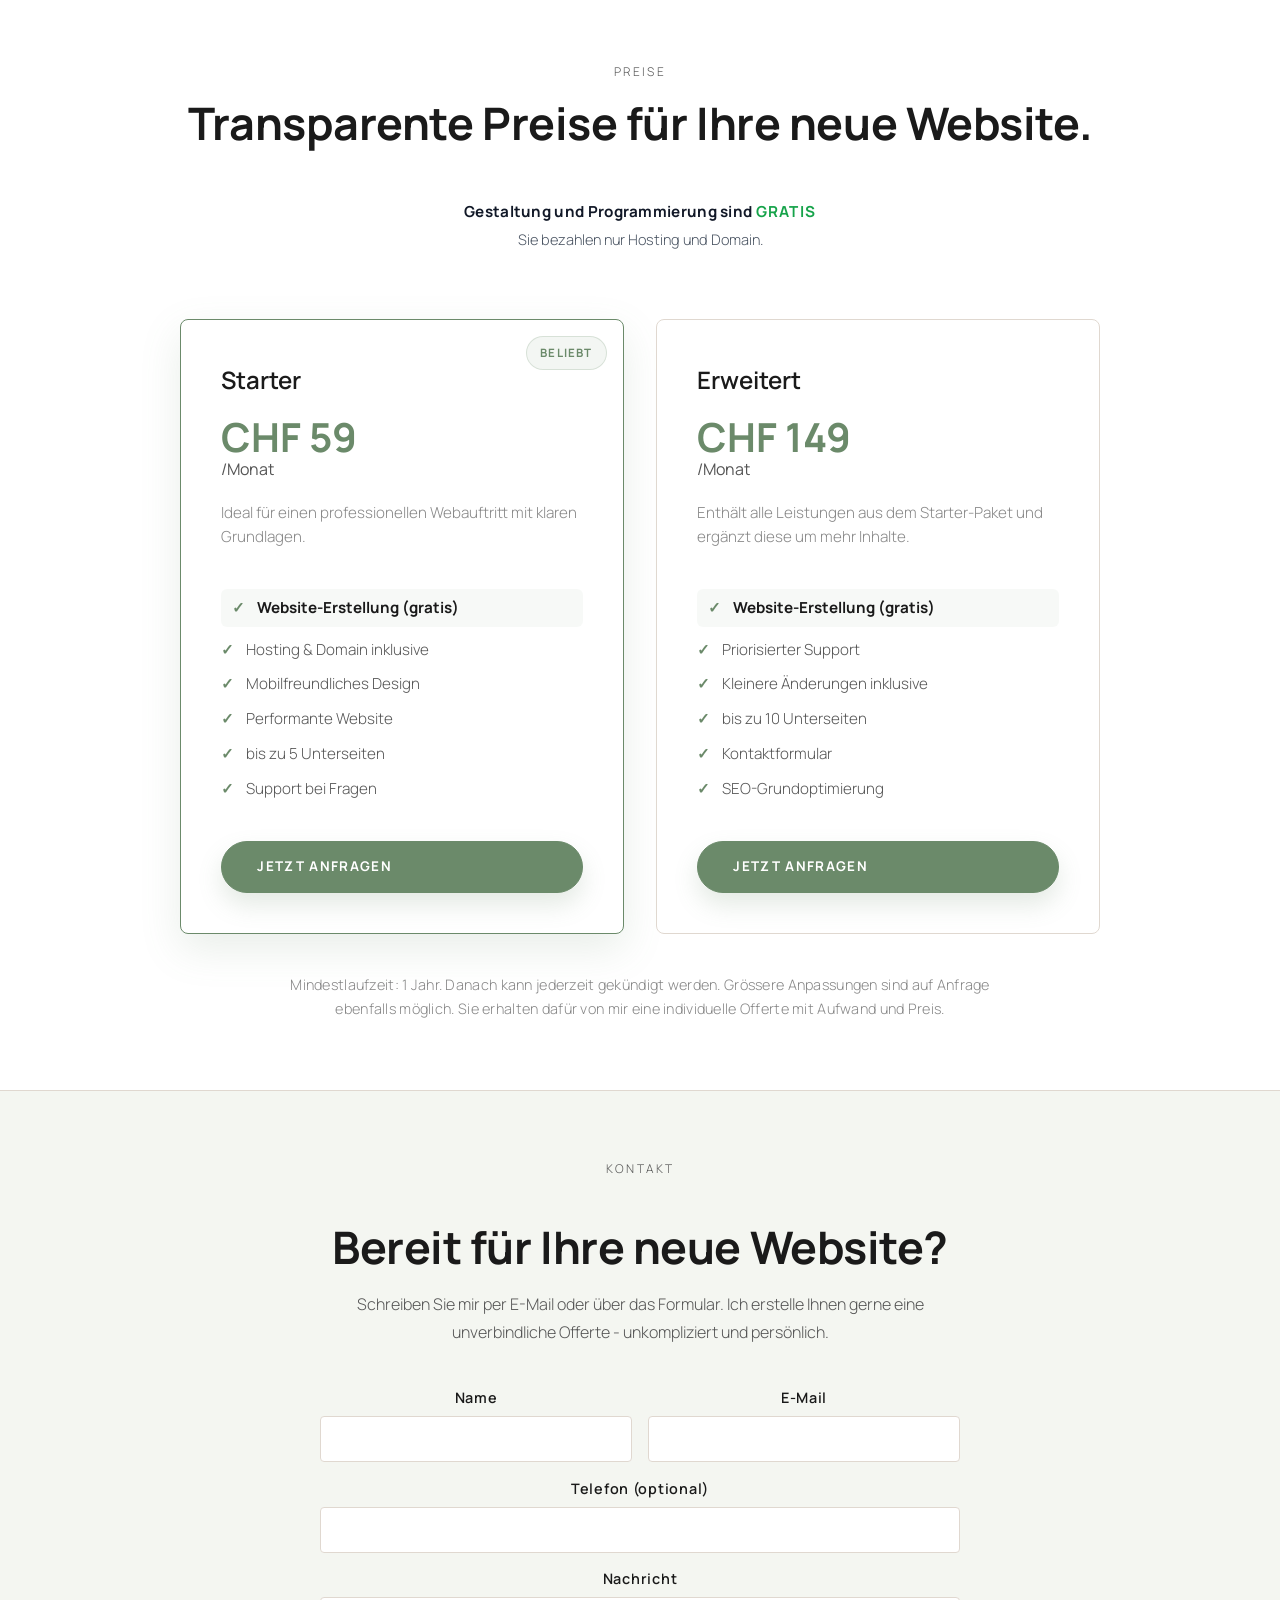
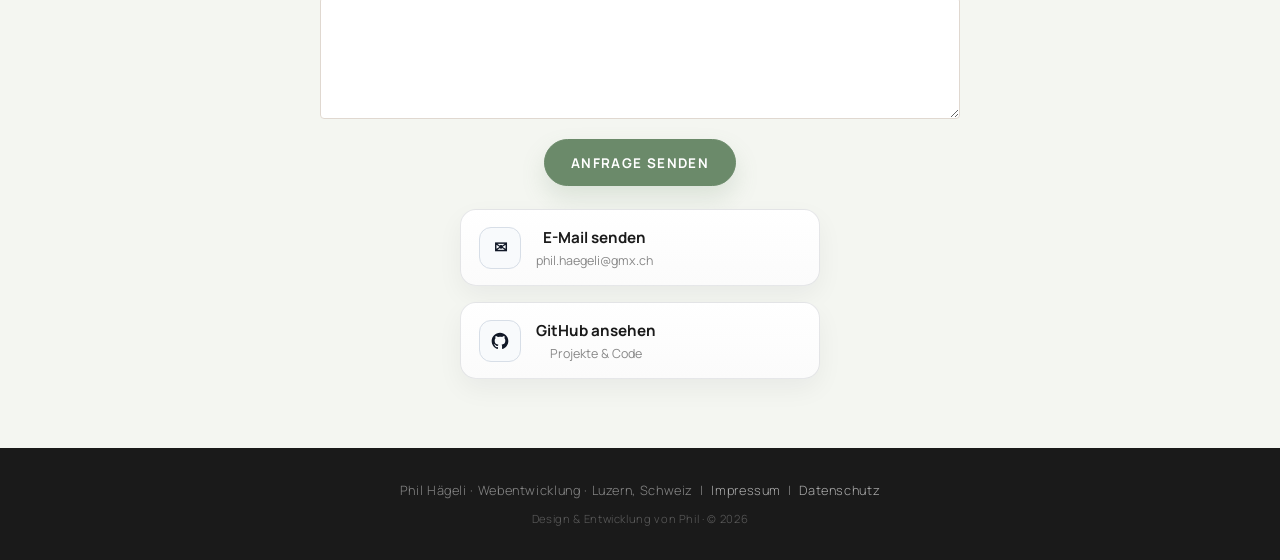
==== commit d2d14eff: "color fix Co-authored-by: Copilot <copilot@github.com>" ====
--- a/index.html
+++ b/index.html
@@ -6,7 +6,7 @@
   <title>Phil Hägeli – Webentwickler aus Luzern | Moderne Websites für KMU</title>
   <meta name="description" content="Phil Hägeli entwickelt moderne, schnelle und mobilfreundliche Websites für kleine und mittlere Unternehmen in Luzern und Umgebung.">
   <meta name="robots" content="index,follow">
-  <meta name="theme-color" content="#8b6f5e">
+  <meta name="theme-color" content="#ffffff">
   <meta property="og:title" content="Phil Hägeli – Webentwickler aus Luzern">
   <meta property="og:description" content="Moderne Websites für KMU, transparent, schnell und mobilfreundlich.">
   <meta property="og:type" content="website">
--- a/style.css
+++ b/style.css
@@ -127,14 +127,13 @@
   z-index: 100;
   background: rgba(255, 255, 255, 0.88);
   border-bottom: 1px solid var(--border);
-  padding: 1rem 0;
+  padding: 1rem var(--page-gutter);
   display: flex;
   justify-content: space-between;
   align-items: center;
   backdrop-filter: blur(14px);
   transition: box-shadow 0.25s ease, background 0.25s ease;
-  inline-size: min(var(--content-max), calc(100% - (var(--page-gutter) * 2)));
-  margin: 0 auto;
+  width: 100%;
 }
 
 nav.is-scrolled {
@@ -205,7 +204,7 @@
 }
 
 .nav-toggle[aria-expanded="true"] span:nth-child(1) {
-  transform: rotate(45deg) translate(8px, 8px);
+  transform: translateY(8px) rotate(45deg);
 }
 
 .nav-toggle[aria-expanded="true"] span:nth-child(2) {
@@ -213,7 +212,7 @@
 }
 
 .nav-toggle[aria-expanded="true"] span:nth-child(3) {
-  transform: rotate(-45deg) translate(7px, -7px);
+  transform: translateY(-8px) rotate(-45deg);
 }
 
 .nav-menu {
@@ -1451,7 +1450,7 @@
   }
 
   section {
-    padding: 3.5rem 0;
+    padding: 1.5rem 0;
   }
 
   .about-grid {
@@ -1581,23 +1580,29 @@
     bottom: 1rem;
   }
 
+  nav {
+    inline-size: 100%;
+    margin: 0;
+    padding: 1rem var(--page-gutter);
+  }
+
   .nav-toggle {
     display: flex;
   }
 
   .nav-menu {
     position: fixed;
-    top: 76px;
+    top: 60px;
     left: 0;
     right: 0;
     flex-direction: column;
     gap: 0;
     background: rgba(255, 255, 255, 0.98);
     border-bottom: 1px solid var(--border);
-    padding: 1rem 0;
+    padding: 0;
     display: none;
     z-index: 99;
-    max-height: calc(100vh - 76px);
+    max-height: calc(100vh - 60px);
     overflow-y: auto;
     backdrop-filter: blur(14px);
   }
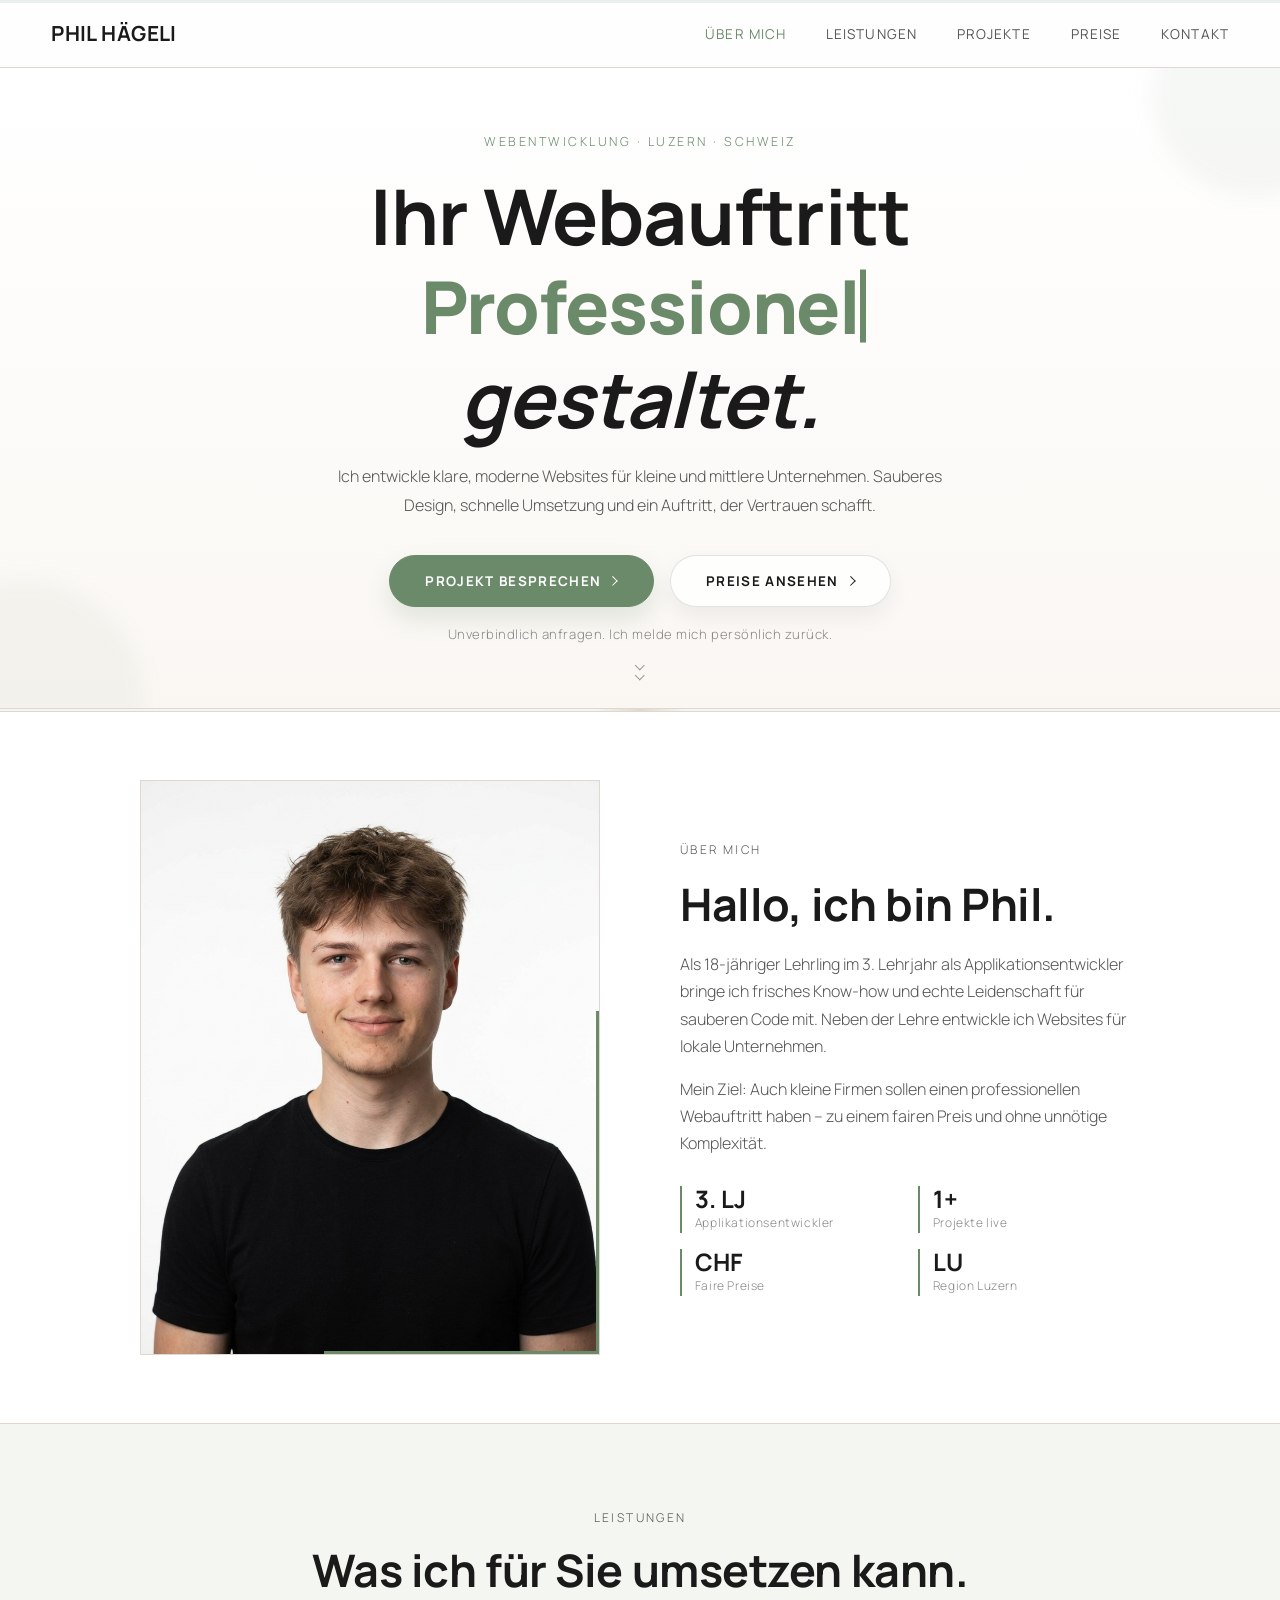
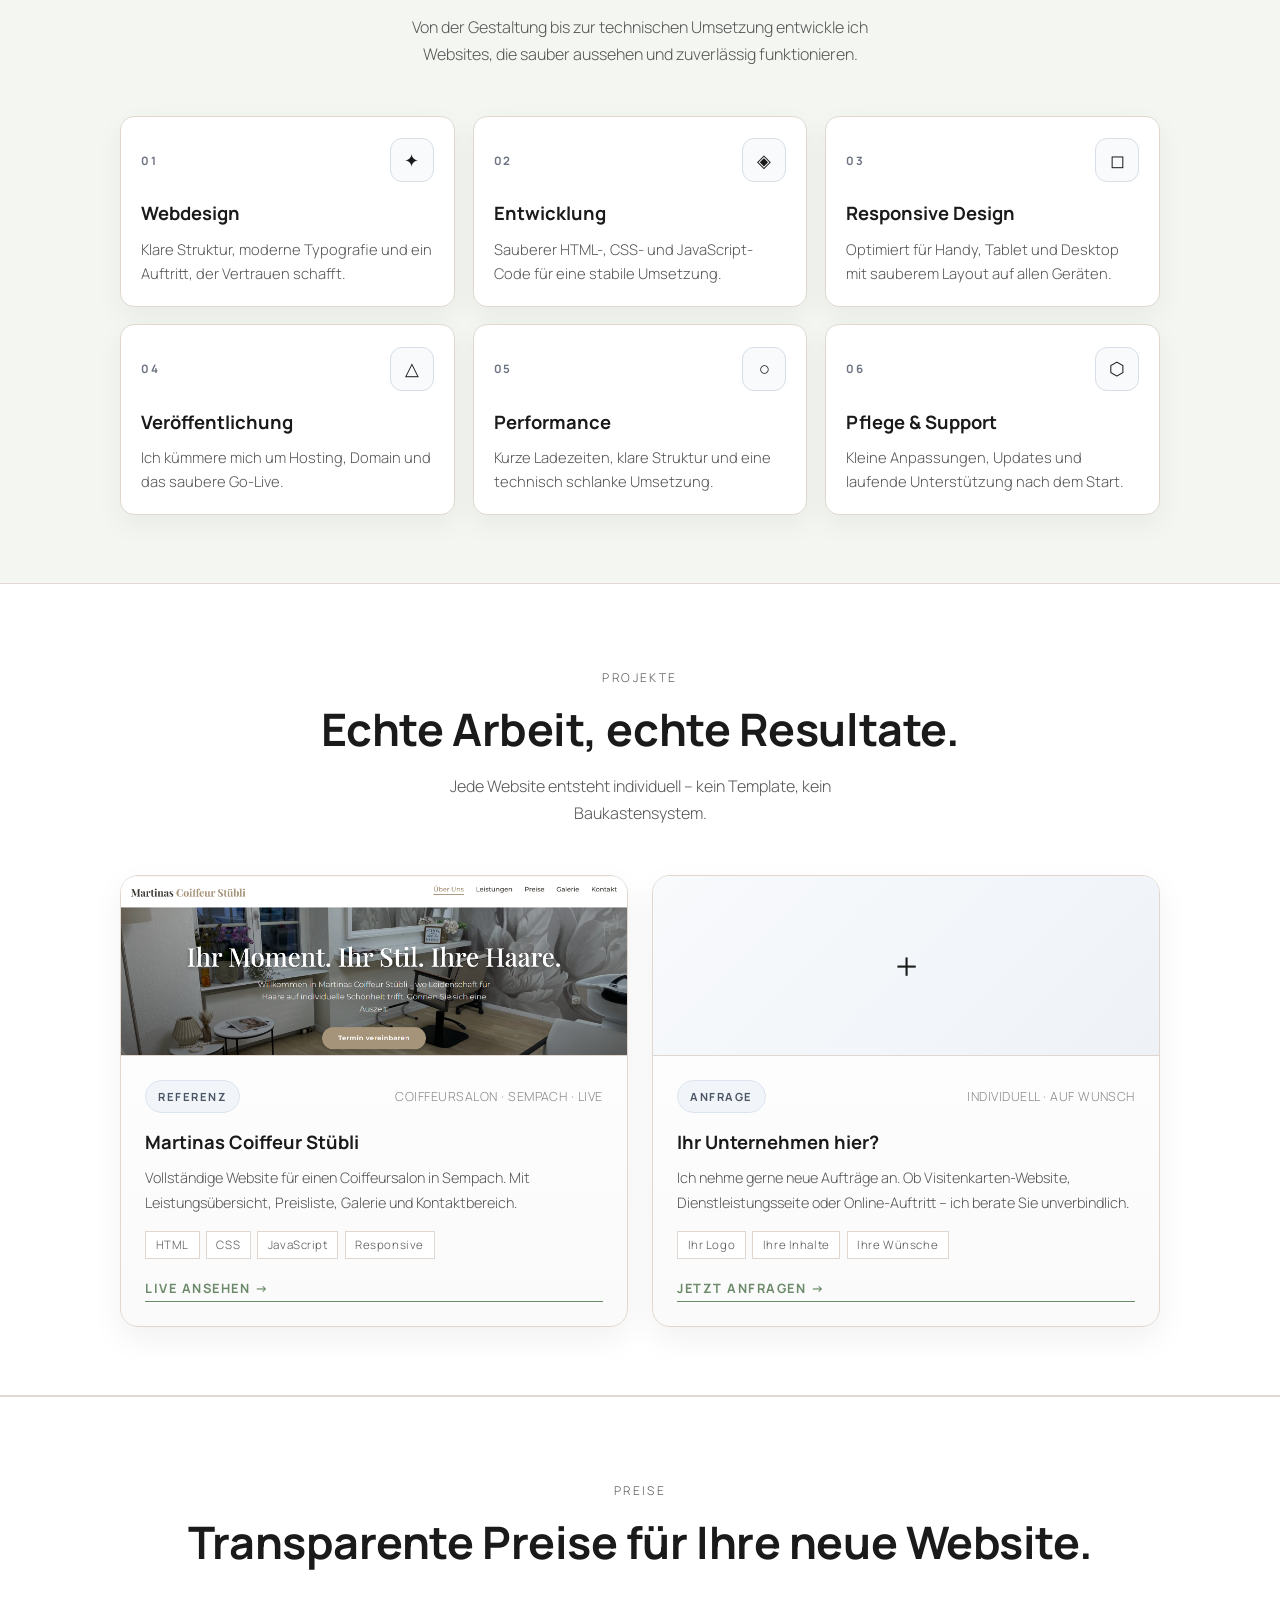
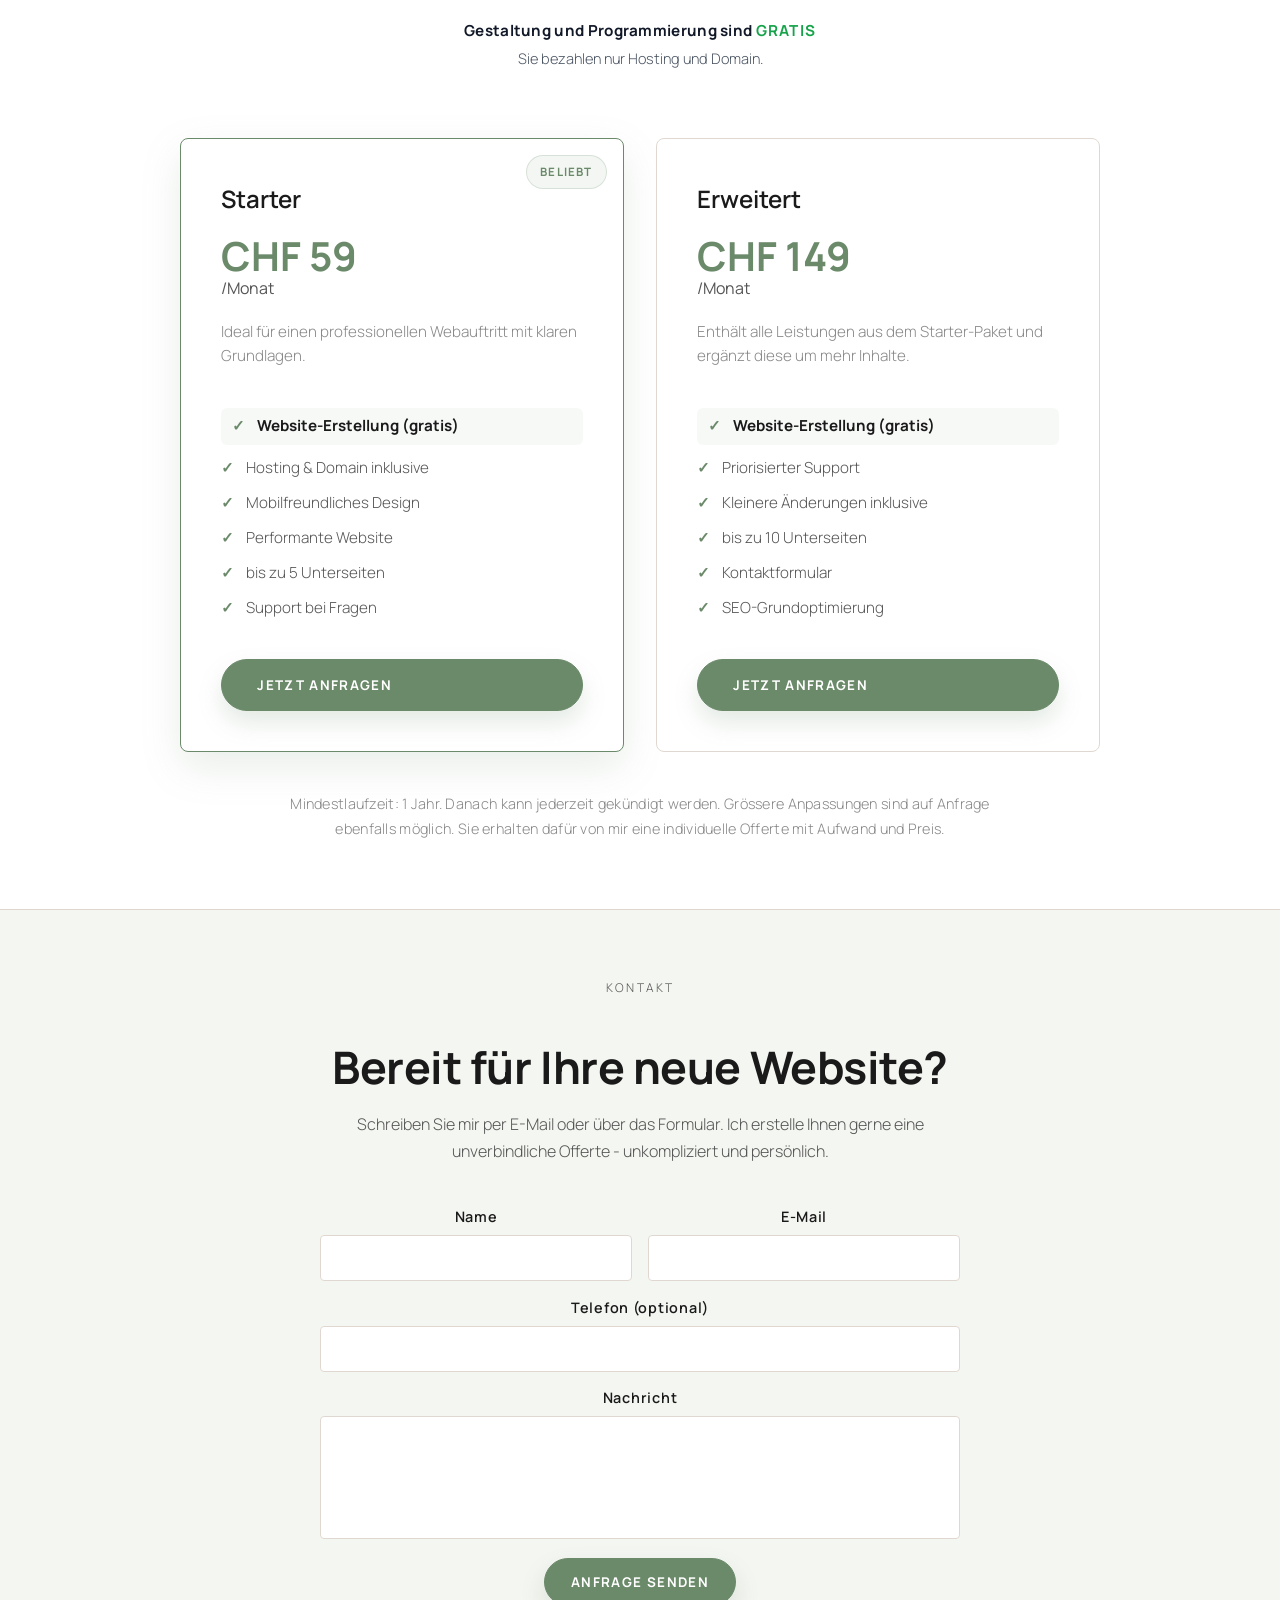
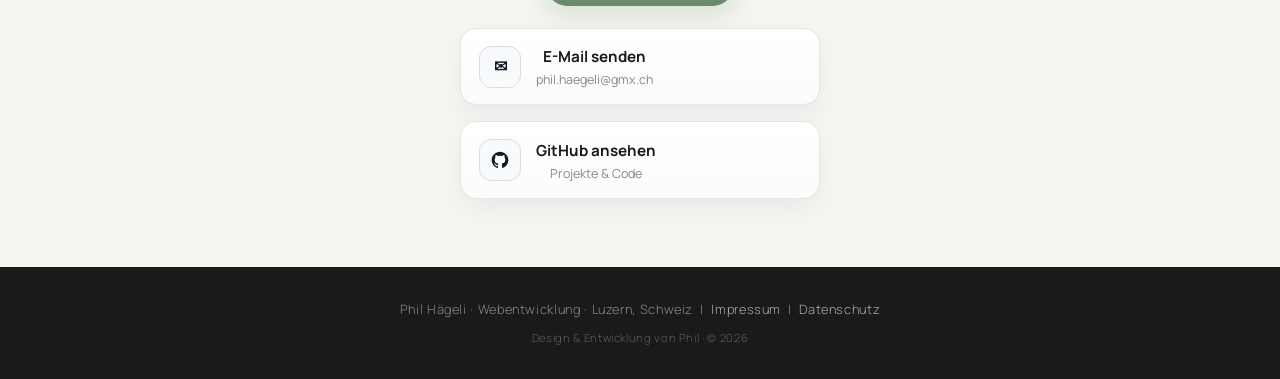
==== commit 77d0c9f9: "fix Co-authored-by: Copilot <copilot@github.com>" ====
--- a/index.html
+++ b/index.html
@@ -53,6 +53,8 @@
     <span></span>
   </a>
 </div>
+
+<div class="section-divider" aria-hidden="true"></div>
 
 <section id="about" class="about-bg reveal">
   <div class="about-grid">
--- a/style.css
+++ b/style.css
@@ -223,8 +223,6 @@
 /* Hero */
 .hero {
   background: linear-gradient(180deg, #fff 0%, #faf7f3 100%);
-  min-height: calc(100dvh - 76px);
-  min-height: calc(100svh - 76px);
   padding: clamp(3rem, 7vh, 5.5rem) 0 clamp(3.5rem, 7vh, 5.25rem);
   border-bottom: 1px solid var(--border);
   position: relative;
@@ -443,6 +441,14 @@
   color: var(--accent);
 }
 
+.section-divider {
+  width: min(88px, calc(100% - (var(--page-gutter) * 2)));
+  height: 2px;
+  margin: 0 auto;
+  background: linear-gradient(90deg, transparent, var(--border), transparent);
+  border-radius: 999px;
+}
+
 .hero-btns {
   display: flex;
   gap: 1rem;
@@ -1087,7 +1093,8 @@
 }
 
 .form-group textarea {
-  resize: vertical;
+  resize: none;
+  overflow: hidden;
   font-size: 0.95rem;
   line-height: 1.6;
 }
@@ -1296,19 +1303,13 @@
 /* Animations */
 .js .reveal {
   opacity: 0;
-  transform: translateY(32px) scale(0.985);
-  filter: blur(6px);
-  transition:
-    opacity 0.85s ease,
-    transform 0.85s cubic-bezier(0.2, 0.8, 0.2, 1),
-    filter 0.85s ease;
-  will-change: opacity, transform, filter;
+  transition: opacity 0.85s ease;
+  will-change: opacity;
 }
 
 .js .reveal.is-visible {
   opacity: 1;
-  transform: translateY(0) scale(1);
-  filter: blur(0);
+  transform: none;
 }
 
 .js .reveal[data-reveal-delay] {
@@ -1336,15 +1337,12 @@
   .js .reveal.is-visible {
     opacity: 1;
     transform: none;
-    filter: none;
     transition: none;
   }
 }
 
 @media (max-width: 900px) {
   .hero {
-    min-height: calc(100dvh - 72px);
-    min-height: calc(100svh - 72px);
     padding-top: clamp(2.5rem, 6vh, 4.75rem);
     padding-bottom: clamp(3rem, 6vh, 4.75rem);
   }
@@ -1380,8 +1378,6 @@
 
 @media (max-width: 700px) {
   .hero {
-    min-height: calc(100dvh - 68px);
-    min-height: calc(100svh - 68px);
     padding-top: clamp(2.25rem, 5vh, 4rem);
     padding-bottom: clamp(2.75rem, 5vh, 4rem);
   }
@@ -1423,6 +1419,10 @@
   .hero-copy .hero-lead {
     font-size: 0.95rem;
     margin-bottom: 1.8rem;
+  }
+
+  .section-divider {
+    width: min(72px, calc(100% - (var(--page-gutter) * 2)));
   }
 
   .hero-btns {
@@ -1506,13 +1506,14 @@
 
   .contact-list {
     flex-direction: column;
-    align-items: stretch;
+    align-items: center;
   }
 
   .contact-item {
-    width: 100%;
+    width: min(100%, 360px);
     justify-content: center;
     min-width: 0;
+    margin-inline: auto;
   }
 
   .contact-form {
@@ -1602,8 +1603,8 @@
     padding: 0;
     display: none;
     z-index: 99;
-    max-height: calc(100vh - 60px);
-    overflow-y: auto;
+    max-height: none;
+    overflow-y: visible;
     backdrop-filter: blur(14px);
   }
 
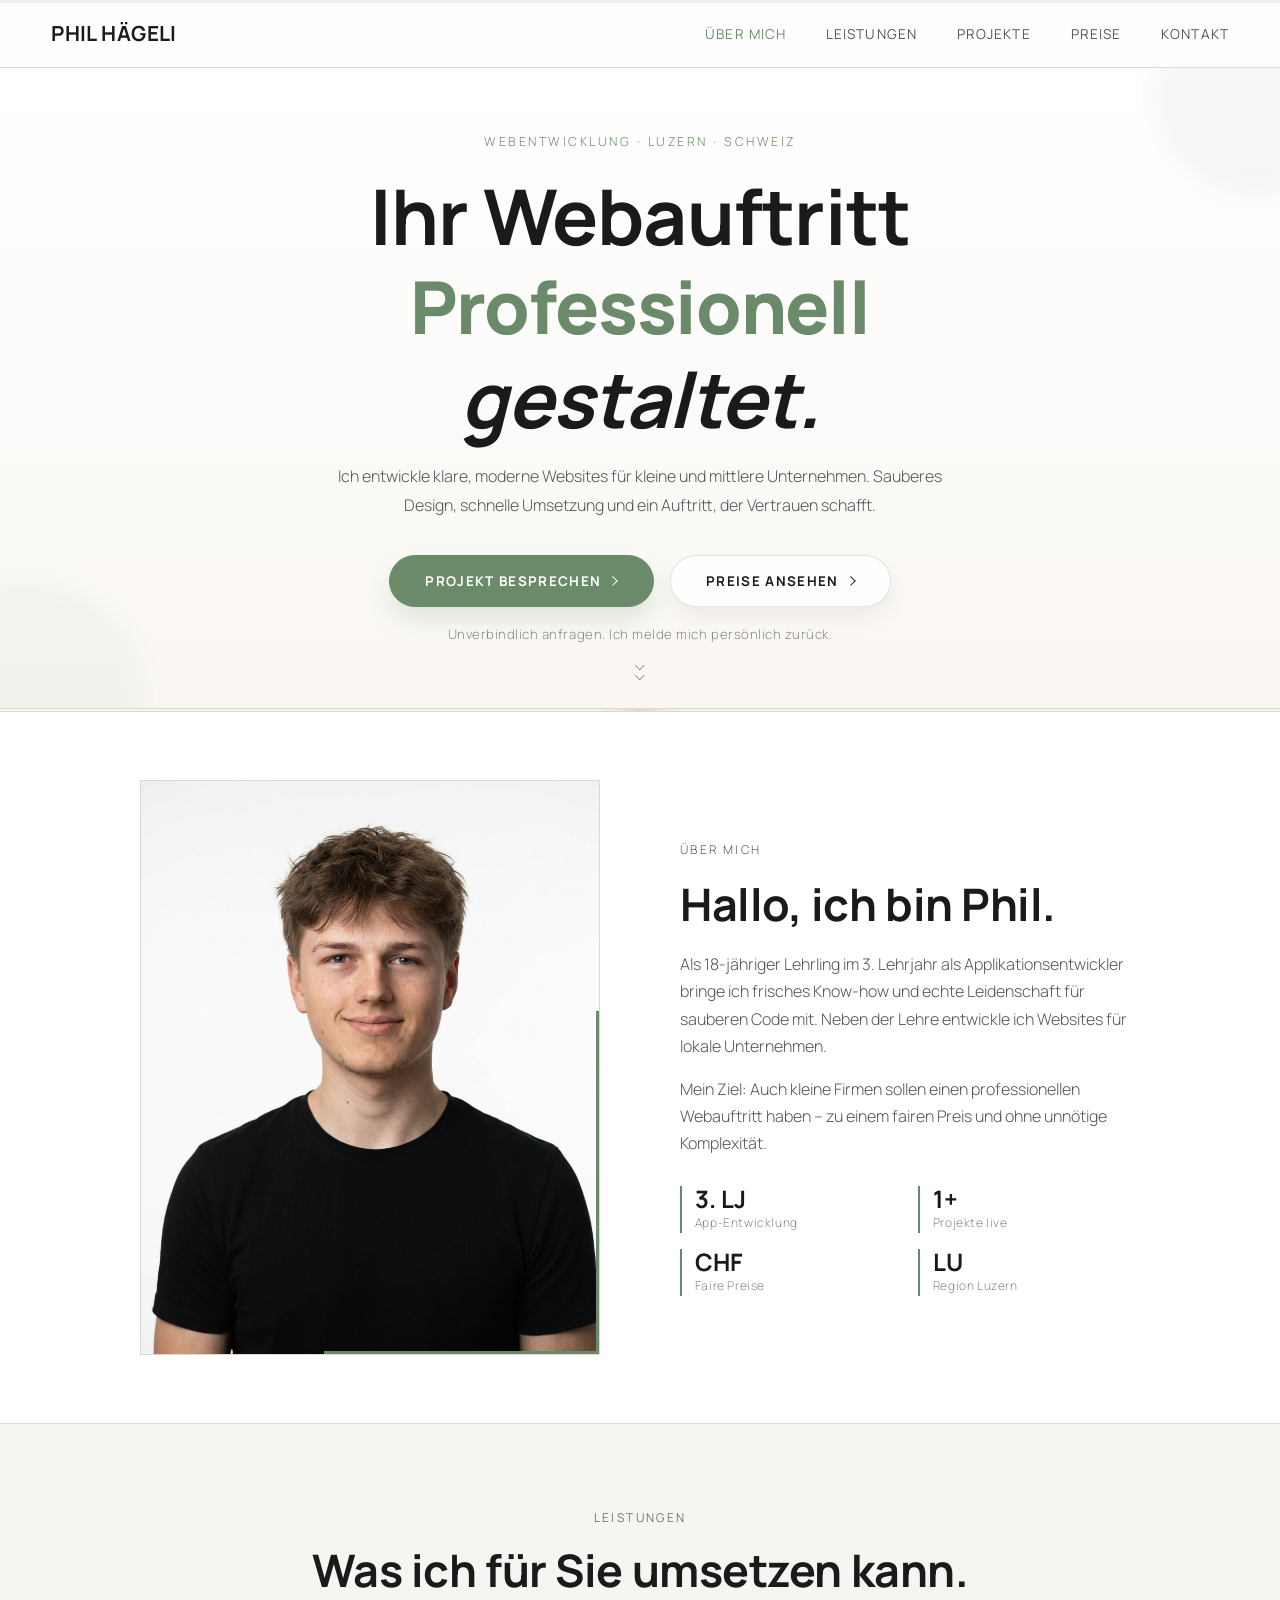
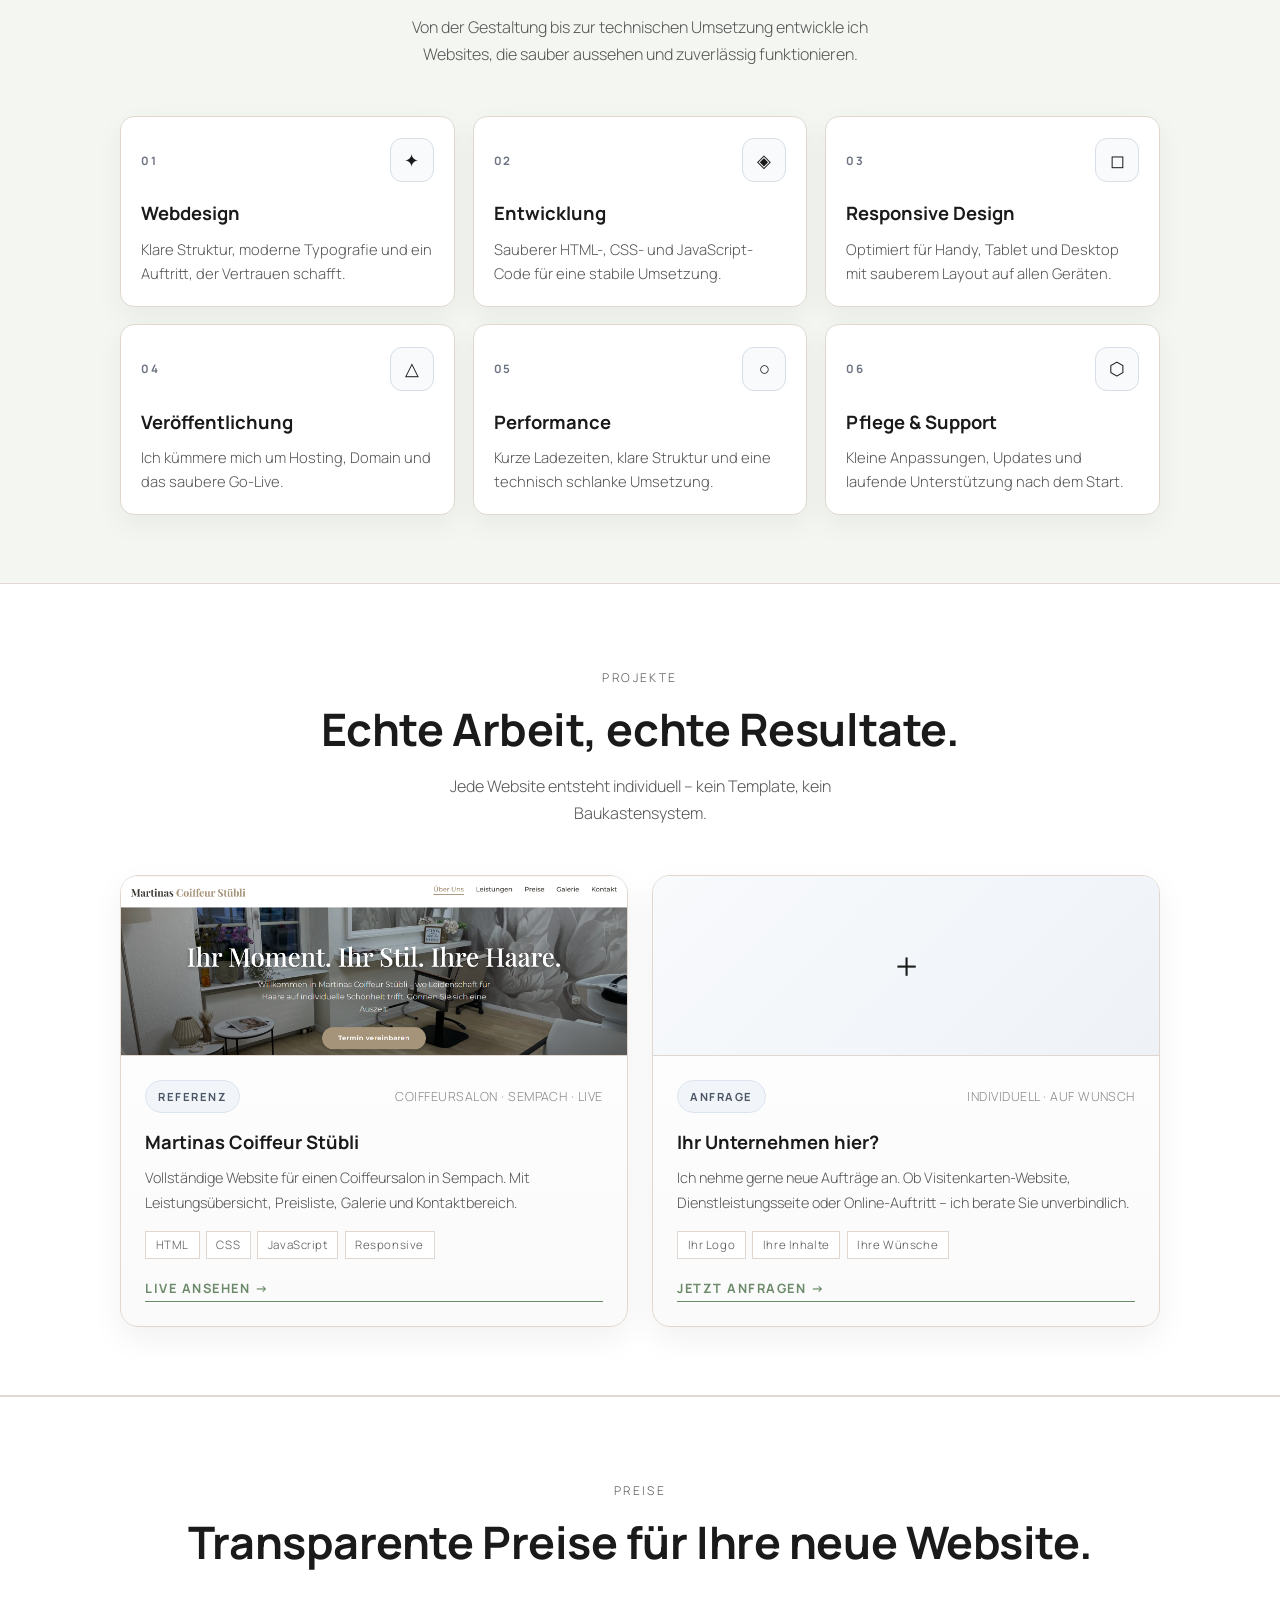
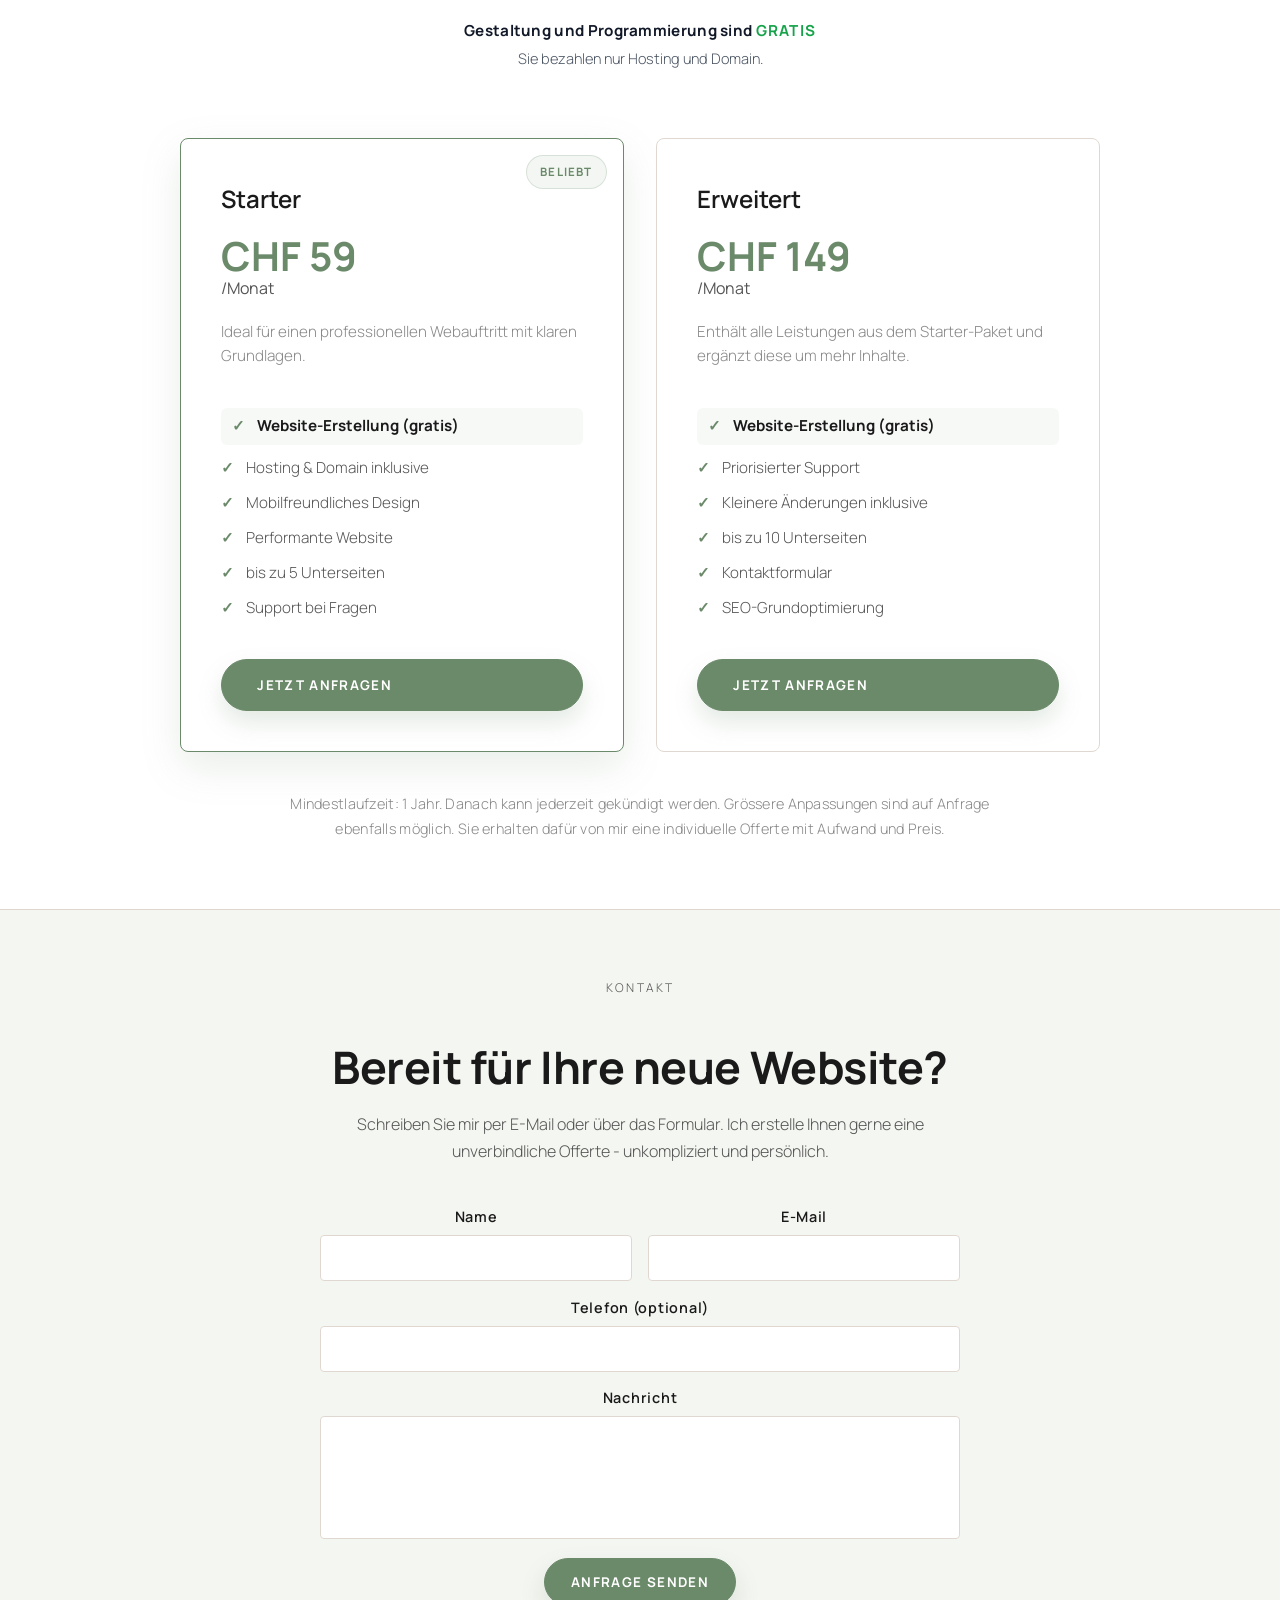
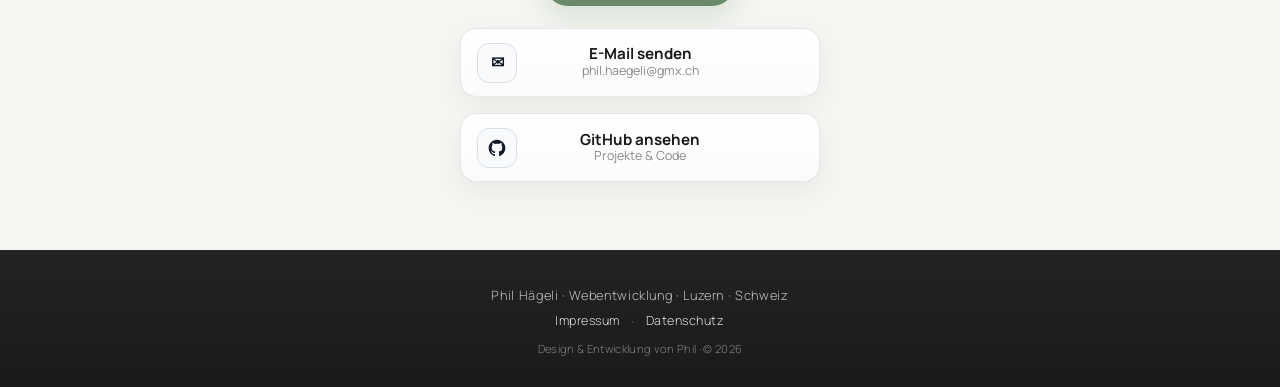
==== commit 5e86f408: "small ui fix Co-authored-by: Copilot <copilot@github.com>" ====
--- a/index.html
+++ b/index.html
@@ -69,7 +69,7 @@
       <div class="about-facts">
         <div class="fact">
           <div class="fact-val">3. LJ</div>
-          <div class="fact-label">Applikationsentwickler</div>
+          <div class="fact-label">App-Entwicklung</div>
         </div>
         <div class="fact">
           <div class="fact-val">1+</div>
@@ -310,7 +310,8 @@
 </section>
 
 <footer>
-  <p>Phil Hägeli · Webentwicklung · Luzern, Schweiz &nbsp;|&nbsp; <a href="impressum.html">Impressum</a> &nbsp;|&nbsp; <a href="datenschutz.html">Datenschutz</a></p>
+  <p>Phil Hägeli · Webentwicklung · Luzern · Schweiz</p>
+  <p class="footer-links"><a href="impressum.html">Impressum</a><span aria-hidden="true">·</span><a href="datenschutz.html">Datenschutz</a></p>
   <p style="margin-top: 0.5rem; font-size: 0.7rem; opacity: 0.6;">Design &amp; Entwicklung von Phil · © 2026</p>
 </footer>
 
--- a/style.css
+++ b/style.css
@@ -644,6 +644,8 @@
   font-size: 0.75rem;
   color: var(--light);
   letter-spacing: 0.05em;
+  overflow-wrap: anywhere;
+  hyphens: auto;
 }
 
 /* Skills */
@@ -1124,11 +1126,13 @@
 .contact-item {
   display: inline-flex;
   align-items: center;
-  gap: 0.9rem;
+  justify-content: flex-start;
+  gap: 0.75rem;
+  --contact-icon-size: 40px;
   border: 1px solid rgba(17, 24, 39, 0.1);
   background: linear-gradient(180deg, #ffffff 0%, #fbfbfb 100%);
   color: var(--dark);
-  padding: 0.95rem 1.15rem;
+  padding: 0.85rem 1rem;
   text-decoration: none;
   font-size: 0.88rem;
   font-weight: 400;
@@ -1140,6 +1144,14 @@
   transition: transform 0.2s ease, box-shadow 0.2s ease, border-color 0.2s ease, color 0.2s ease;
 }
 
+.contact-item::after {
+  content: '';
+  display: block;
+  width: var(--contact-icon-size);
+  height: 1px;
+  flex-shrink: 0;
+}
+
 .contact-item:hover {
   border-color: var(--accent);
   color: var(--accent);
@@ -1148,8 +1160,8 @@
 }
 
 .contact-icon {
-  width: 42px;
-  height: 42px;
+  width: var(--contact-icon-size);
+  height: var(--contact-icon-size);
   flex-shrink: 0;
   display: inline-flex;
   align-items: center;
@@ -1169,8 +1181,10 @@
 .contact-content {
   display: flex;
   flex-direction: column;
-  gap: 0.14rem;
+  gap: 0.05rem;
   min-width: 0;
+  flex: 1;
+  text-align: center;
 }
 
 .contact-item-title {
@@ -1178,36 +1192,67 @@
   font-size: 0.95rem;
   font-weight: 700;
   color: var(--dark);
+  line-height: 1.1;
 }
 
 .contact-item-sub {
   font-size: 0.78rem;
   color: var(--light);
-  line-height: 1.35;
+  line-height: 1.2;
 }
 
 /* Footer */
 footer {
-  background: var(--dark);
-  color: #888;
+  background: linear-gradient(180deg, #232323 0%, #1a1a1a 100%);
+  color: rgba(255, 255, 255, 0.72);
   text-align: center;
-  padding: 2rem 0;
+  padding: 2.1rem 0 1.8rem;
   font-size: 0.8rem;
   letter-spacing: 0.05em;
+  border-top: 1px solid rgba(255, 255, 255, 0.08);
 }
 
 footer p {
   inline-size: min(var(--content-max), calc(100% - (var(--page-gutter) * 2)));
   margin-inline: auto;
+  line-height: 1.6;
+}
+
+.footer-links {
+  display: inline-flex;
+  align-items: center;
+  justify-content: center;
+  gap: 0.7rem;
+  flex-wrap: nowrap;
+  margin-top: 0.35rem;
+  white-space: nowrap;
+}
+
+.footer-links span {
+  color: rgba(255, 255, 255, 0.42);
+  user-select: none;
 }
 
 footer a {
-  color: #aaa;
+  color: rgba(255, 255, 255, 0.86);
   text-decoration: none;
+  transition: color 0.2s ease;
 }
 
 footer a:hover {
   color: var(--white);
+}
+
+footer p:last-child {
+  margin-top: 0.45rem;
+  font-size: 0.7rem;
+  opacity: 0.58;
+  letter-spacing: 0.03em;
+}
+
+footer .footer-links a {
+  font-size: 0.78rem;
+  letter-spacing: 0.04em;
 }
 
 /* Legal pages */
@@ -1511,9 +1556,19 @@
 
   .contact-item {
     width: min(100%, 360px);
-    justify-content: center;
+    justify-content: flex-start;
     min-width: 0;
     margin-inline: auto;
+    --contact-icon-size: 38px;
+  }
+
+  .contact-icon {
+    width: var(--contact-icon-size);
+    height: var(--contact-icon-size);
+  }
+
+  .contact-content {
+    gap: 0;
   }
 
   .contact-form {
@@ -1687,6 +1742,7 @@
 
   .fact-label {
     font-size: 0.68rem;
+    line-height: 1.25;
   }
 
   .legal-main {
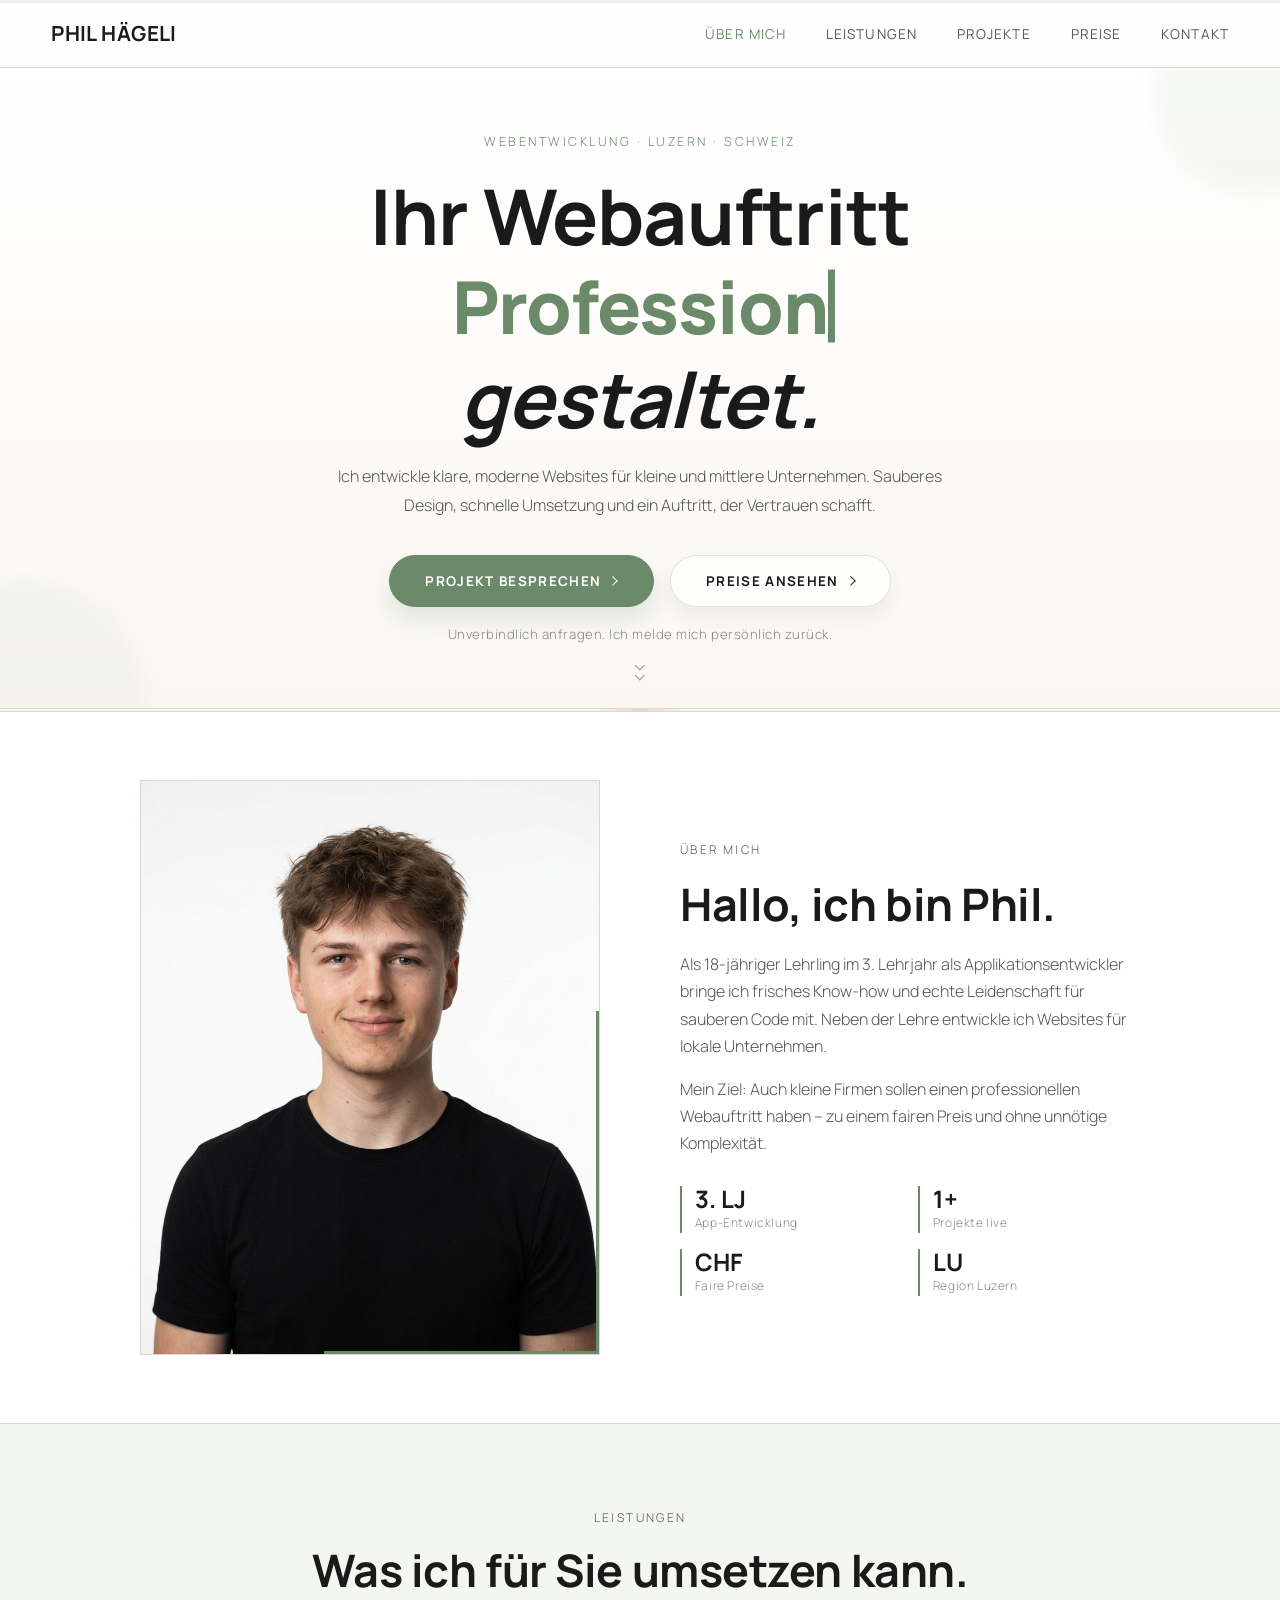
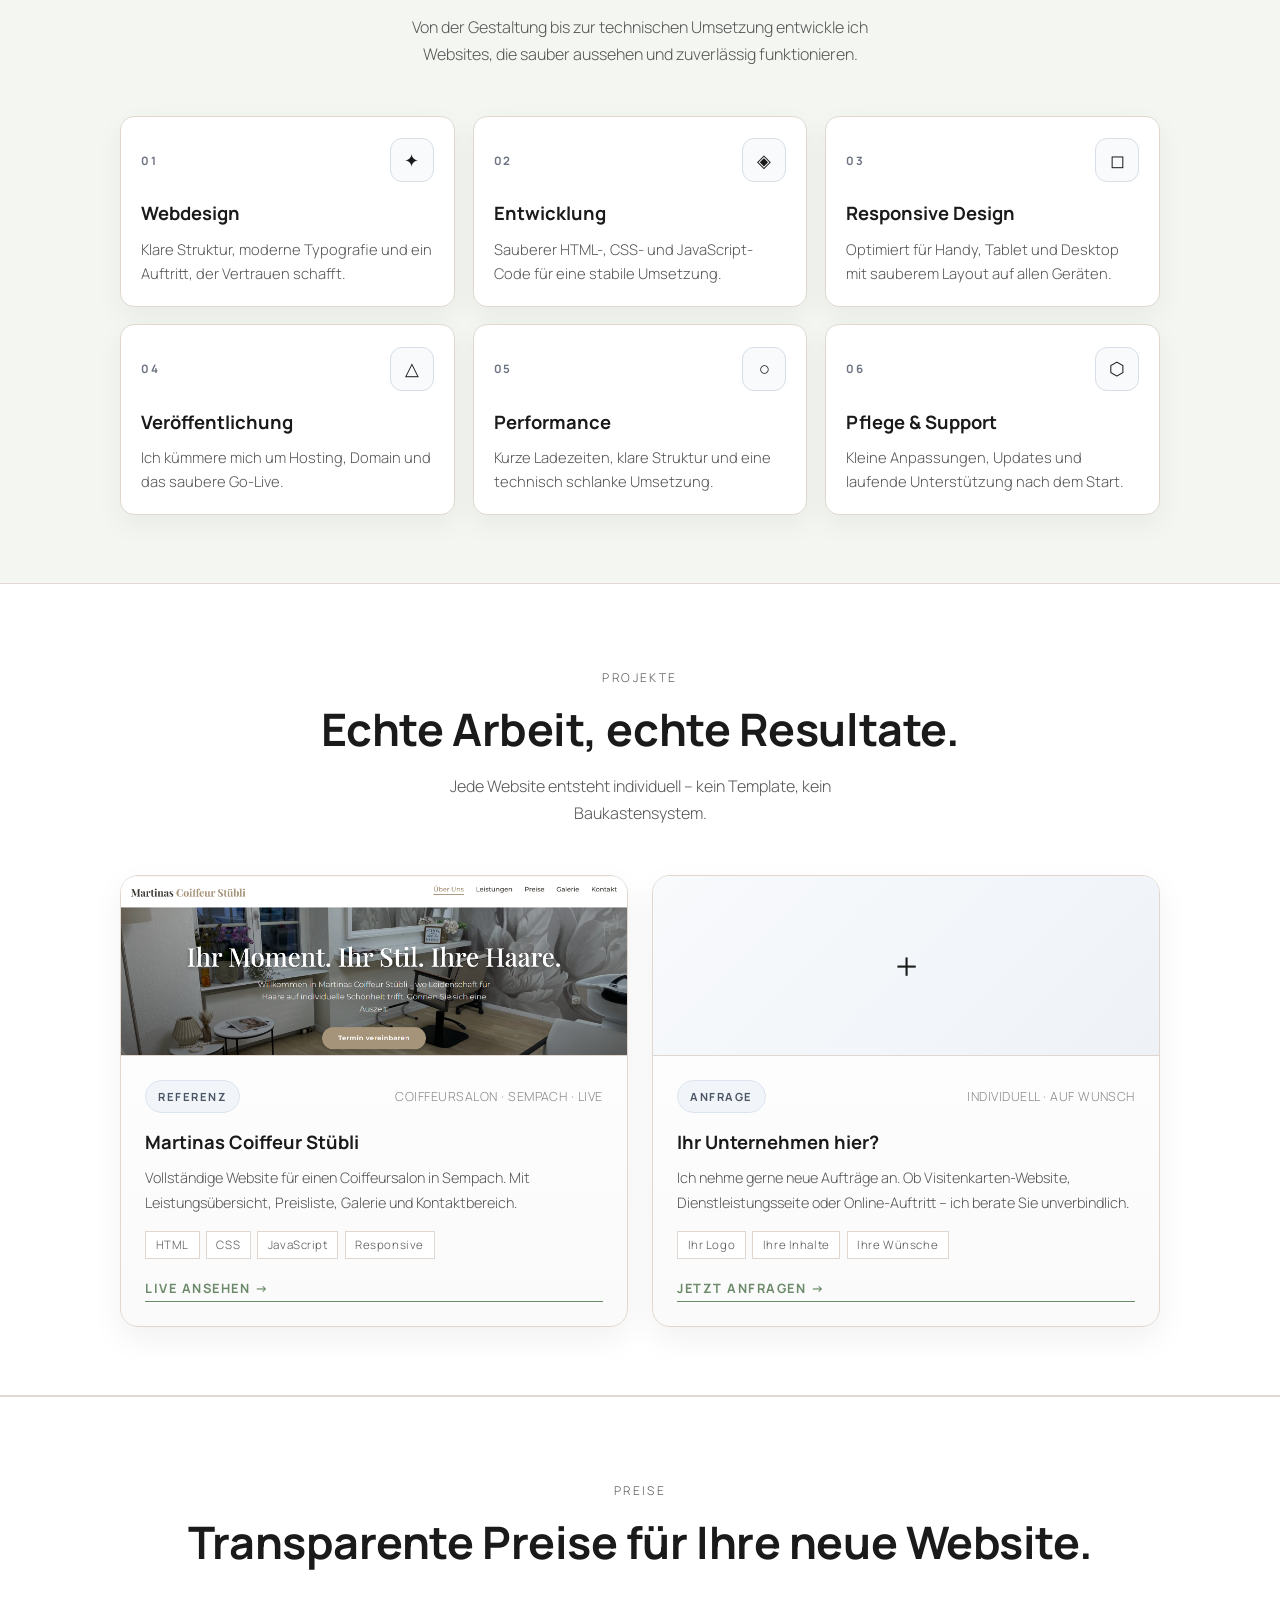
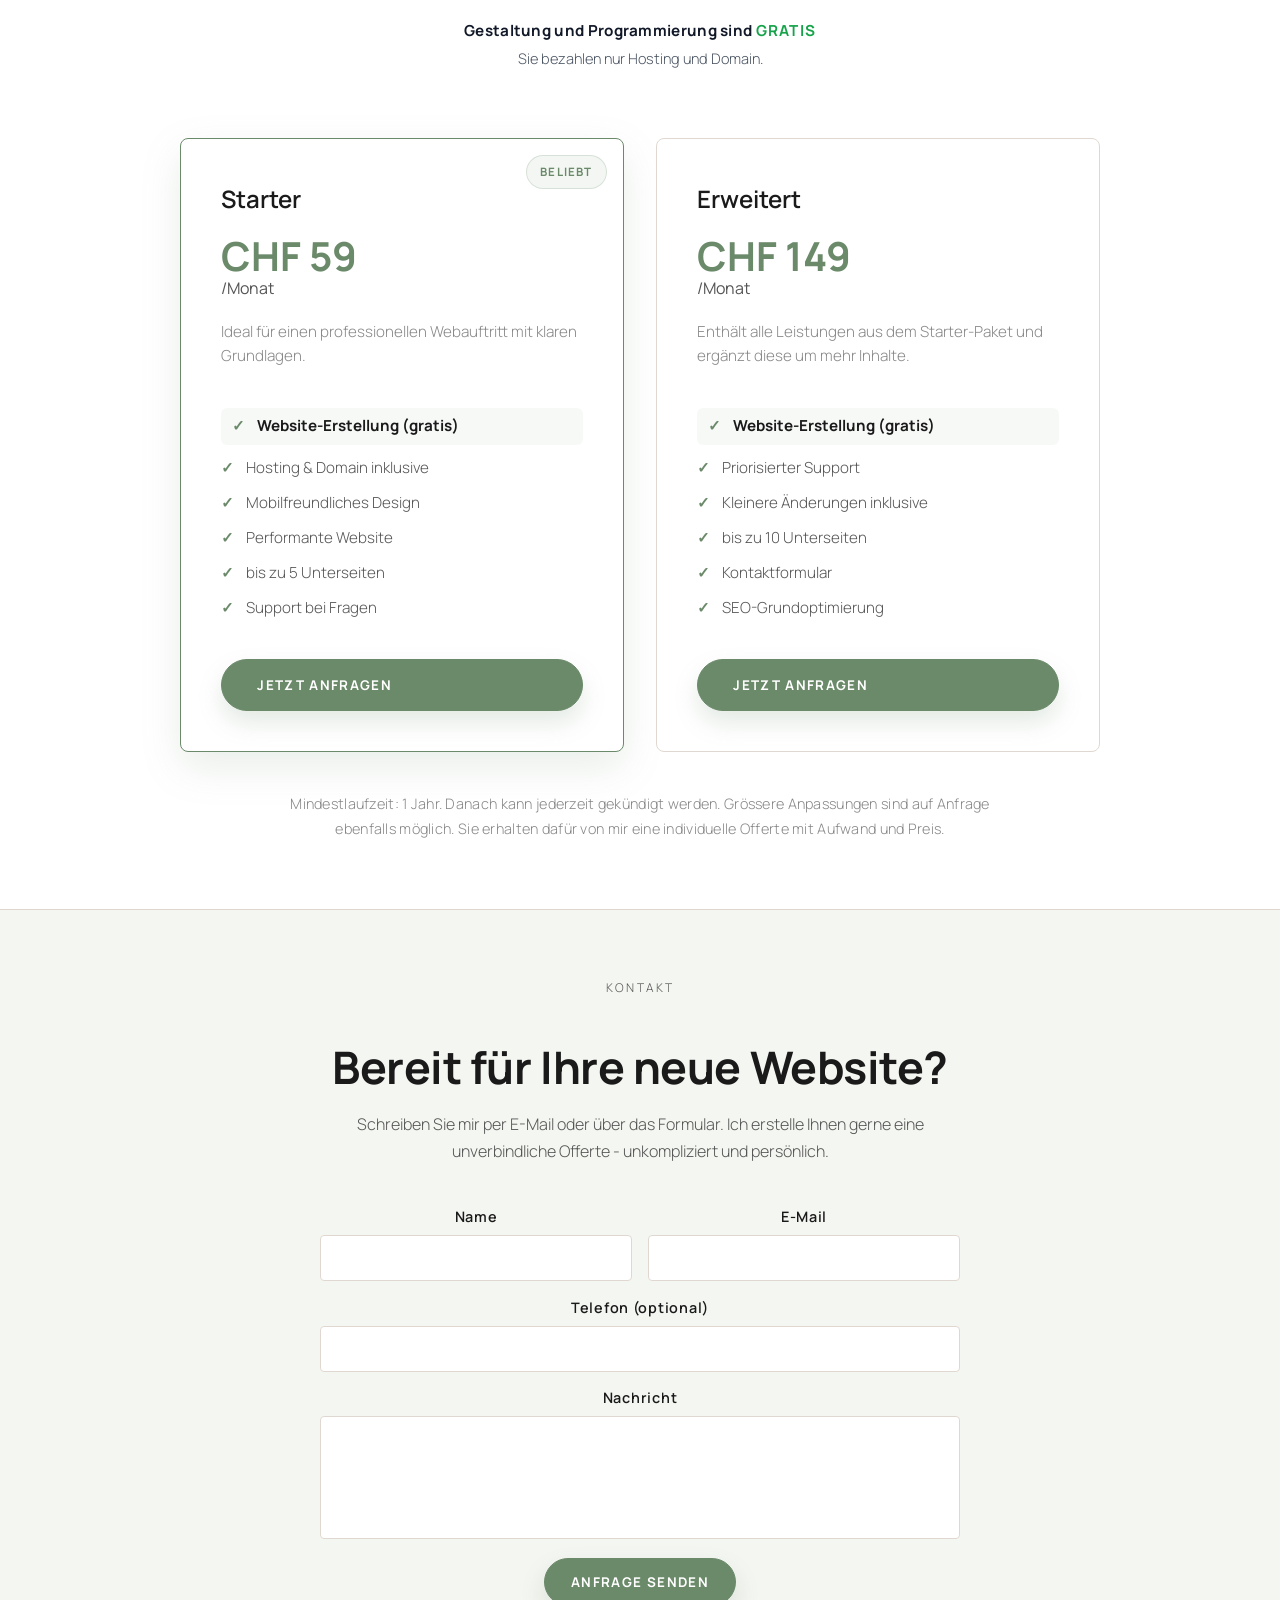
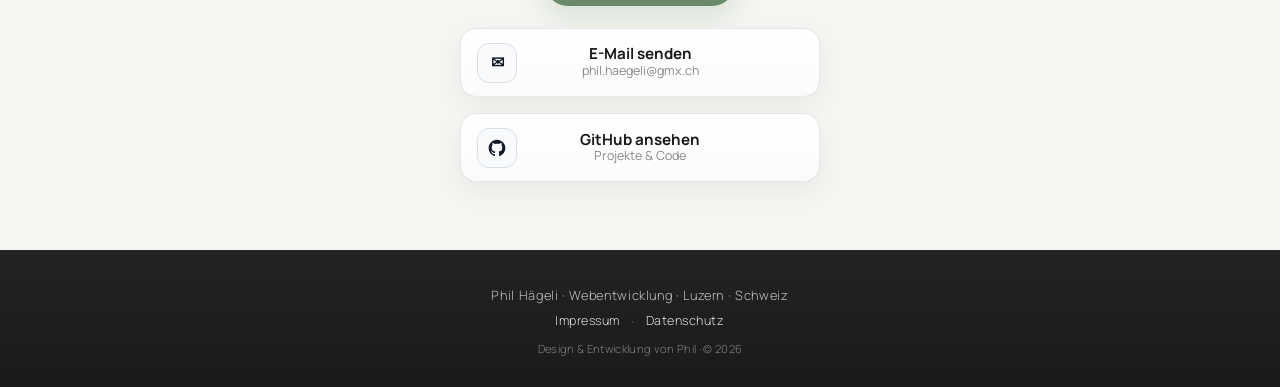
==== commit 61e9118c: "restructure Co-authored-by: Copilot <copilot@github.com>" ====
--- a/index.html
+++ b/index.html
@@ -11,8 +11,8 @@
   <meta property="og:description" content="Moderne Websites für KMU, transparent, schnell und mobilfreundlich.">
   <meta property="og:type" content="website">
   <link href="https://fonts.googleapis.com/css2?family=Manrope:wght@300;400;500;600;700;800&display=swap" rel="stylesheet">
-  <link rel="icon" href="favicon.svg" type="image/svg+xml">
-  <link rel="stylesheet" href="style.css">
+  <link rel="icon" href="assets/icons/favicon.svg" type="image/svg+xml">
+  <link rel="stylesheet" href="src/css/style.css">
 </head>
 <body id="top">
 
@@ -59,7 +59,7 @@
 <section id="about" class="about-bg reveal">
   <div class="about-grid">
     <div class="about-img-wrap reveal" data-reveal-delay style="--reveal-delay: 0.1s;">
-      <img src="Headshot.png" alt="Portrait von Phil Hägeli, Webentwickler aus Luzern" class="about-headshot">
+      <img src="assets/images/Headshot.png" alt="Portrait von Phil Hägeli, Webentwickler aus Luzern" class="about-headshot">
     </div>
     <div class="about-text reveal" data-reveal-delay style="--reveal-delay: 0.22s;">
       <p class="section-eyebrow">Über mich</p>
@@ -155,7 +155,7 @@
   <div class="projects-grid">
     <div class="project-card reveal" data-reveal-delay style="--reveal-delay: 0.08s;">
       <div class="project-thumb project-thumb-image">
-        <img src="Coiffeure-Stübli.png" alt="Vorschau der Website Martinas Coiffeur Stübli" class="project-image">
+        <img src="assets/images/Coiffeure-Stübli.png" alt="Vorschau der Website Martinas Coiffeur Stübli" class="project-image">
       </div>
       <div class="project-body">
         <div class="project-meta-row">
@@ -315,6 +315,6 @@
   <p style="margin-top: 0.5rem; font-size: 0.7rem; opacity: 0.6;">Design &amp; Entwicklung von Phil · © 2026</p>
 </footer>
 
-<script src="script.js"></script>
+<script src="src/js/script.js"></script>
 </body>
 </html>
--- a/src/css/style.css
+++ b/src/css/style.css
@@ -0,0 +1,1779 @@
+*, *::before, *::after {
+  box-sizing: border-box;
+  margin: 0;
+  padding: 0;
+}
+
+:root {
+  --cream: #f4f6f1;
+  --white: #ffffff;
+  --dark: #1a1a1a;
+  --mid: #555;
+  --light: #888;
+  --border: #e0d8d0;
+  --accent: #6b8a6a;
+  --accent-rgb: 107, 138, 106;
+  --accent-light: #e9f3ea;
+  --progress: #6b8a6a;
+  --progress-light: #cfe2cf;
+  --content-max: 1120px;
+  --page-gutter: clamp(1rem, 4vw, 3.25rem);
+}
+
+html {
+  scroll-behavior: smooth;
+  overflow-x: hidden;
+  overflow-x: clip;
+  max-width: 100%;
+  overscroll-behavior-x: none;
+}
+
+html.js {
+  scroll-behavior: smooth;
+  overflow-x: hidden;
+  overflow-x: clip;
+  max-width: 100%;
+  overscroll-behavior-x: none;
+}
+
+body {
+  width: 100%;
+  max-width: 100%;
+  margin: 0;
+  position: relative;
+  overflow-x: hidden;
+  overflow-x: clip;
+  background: var(--cream);
+  color: var(--dark);
+  font-family: 'Manrope', sans-serif;
+  font-weight: 300;
+  line-height: 1.7;
+  overflow-anchor: none;
+  overscroll-behavior-x: none;
+  touch-action: pan-y;
+}
+
+/* Prevent wide images and hero pseudo-elements from causing horizontal scroll */
+img {
+  max-width: 100%;
+  height: auto;
+  display: block;
+}
+
+svg,
+video,
+canvas {
+  max-width: 100%;
+}
+
+.hero {
+  overflow: hidden;
+}
+
+.scroll-progress {
+  position: fixed;
+  top: 0;
+  left: 0;
+  width: 100%;
+  height: 3px;
+  z-index: 220;
+  background: rgba(var(--accent-rgb), 0.12);
+}
+
+.scroll-progress span {
+  display: block;
+  width: 100%;
+  height: 100%;
+  transform-origin: left center;
+  transform: scaleX(0);
+  background: linear-gradient(90deg, var(--progress), var(--progress-light));
+}
+
+.back-to-top {
+  position: fixed;
+  right: 1.25rem;
+  bottom: 1.25rem;
+  z-index: 210;
+  width: 48px;
+  height: 48px;
+  border: 1px solid var(--border);
+  border-radius: 999px;
+  background: rgba(255, 255, 255, 0.9);
+  color: var(--dark);
+  font-size: 1rem;
+  box-shadow: 0 10px 26px rgba(0, 0, 0, 0.12);
+  backdrop-filter: blur(12px);
+  opacity: 0;
+  pointer-events: none;
+  transform: translateY(10px);
+  transition: opacity 0.25s ease, transform 0.25s ease, border-color 0.25s ease, color 0.25s ease;
+}
+
+.back-to-top.is-visible {
+  opacity: 1;
+  pointer-events: auto;
+  transform: translateY(0);
+}
+
+.back-to-top:hover {
+  border-color: var(--accent);
+  color: var(--accent);
+}
+
+/* Nav */
+nav {
+  position: sticky;
+  top: 0;
+  z-index: 100;
+  background: rgba(255, 255, 255, 0.88);
+  border-bottom: 1px solid var(--border);
+  padding: 1rem var(--page-gutter);
+  display: flex;
+  justify-content: space-between;
+  align-items: center;
+  backdrop-filter: blur(14px);
+  transition: box-shadow 0.25s ease, background 0.25s ease;
+  width: 100%;
+}
+
+nav.is-scrolled {
+  box-shadow: 0 10px 30px rgba(0, 0, 0, 0.05);
+}
+
+.logo {
+  font-family: 'Manrope', sans-serif;
+  font-size: 1.3rem;
+  font-weight: 700;
+  color: var(--dark);
+  letter-spacing: 0.02em;
+}
+
+.logo-link {
+  text-decoration: none;
+}
+
+.logo-link:hover {
+  color: var(--accent);
+}
+
+nav ul {
+  list-style: none;
+  display: flex;
+  gap: 2.5rem;
+}
+
+nav a {
+  text-decoration: none;
+  color: var(--mid);
+  font-size: 0.85rem;
+  font-weight: 400;
+  letter-spacing: 0.08em;
+  text-transform: uppercase;
+  transition: color 0.2s;
+}
+
+nav a:hover {
+  color: var(--accent);
+}
+
+nav a.is-active {
+  color: var(--accent);
+}
+
+/* Hamburger menu button */
+.nav-toggle {
+  display: none;
+  flex-direction: column;
+  justify-content: center;
+  align-items: center;
+  gap: 0.4rem;
+  background: none;
+  border: none;
+  cursor: pointer;
+  padding: 0.5rem;
+  z-index: 101;
+}
+
+.nav-toggle span {
+  display: block;
+  width: 24px;
+  height: 2px;
+  background: var(--dark);
+  border-radius: 1px;
+  transition: all 0.3s ease;
+}
+
+.nav-toggle[aria-expanded="true"] span:nth-child(1) {
+  transform: translateY(8px) rotate(45deg);
+}
+
+.nav-toggle[aria-expanded="true"] span:nth-child(2) {
+  opacity: 0;
+}
+
+.nav-toggle[aria-expanded="true"] span:nth-child(3) {
+  transform: translateY(-8px) rotate(-45deg);
+}
+
+.nav-menu {
+  display: flex;
+  gap: 2.5rem;
+}
+
+/* Hero */
+.hero {
+  background: linear-gradient(180deg, #fff 0%, #faf7f3 100%);
+  padding: clamp(3rem, 7vh, 5.5rem) 0 clamp(3.5rem, 7vh, 5.25rem);
+  border-bottom: 1px solid var(--border);
+  position: relative;
+  overflow: hidden;
+  contain: layout;
+  display: flex;
+  align-items: center;
+}
+
+.hero::before,
+.hero::after {
+  content: '';
+  position: absolute;
+  border-radius: 50%;
+  pointer-events: none;
+}
+
+.hero::before {
+  width: 13rem;
+  height: 13rem;
+  right: -5rem;
+  top: -5rem;
+  background: rgba(var(--accent-rgb), 0.06);
+  filter: blur(10px);
+}
+
+.hero::after {
+  width: 15rem;
+  height: 15rem;
+  left: -6rem;
+  bottom: -7rem;
+  background: rgba(var(--accent-rgb), 0.05);
+  filter: blur(10px);
+}
+
+.hero-inner {
+  inline-size: min(860px, calc(100% - (var(--page-gutter) * 2)));
+  margin: 0 auto;
+  display: flex;
+  justify-content: center;
+  position: relative;
+  z-index: 1;
+  min-width: 0;
+  width: 100%;
+}
+
+.hero-copy {
+  max-width: 760px;
+  text-align: center;
+  min-width: 0;
+  width: 100%;
+}
+
+.hero-lead {
+  max-width: 620px;
+  margin: 0 auto;
+}
+
+.hero-eyebrow {
+  font-size: 0.78rem;
+  letter-spacing: 0.2em;
+  text-transform: uppercase;
+  color: var(--accent);
+  margin-bottom: 1.2rem;
+}
+
+.hero h1 {
+  font-family: 'Manrope', sans-serif;
+  font-size: clamp(2.8rem, 6vw, 5rem);
+  font-weight: 700;
+  line-height: 1.15;
+  color: var(--dark);
+  margin-bottom: 1.5rem;
+  letter-spacing: -0.01em;
+  display: flex;
+  flex-direction: column;
+  align-items: center;
+  max-width: 100%;
+  min-width: 0;
+  overflow-wrap: anywhere;
+  text-wrap: balance;
+}
+
+.hero h1 em {
+  display: flex;
+  justify-content: center;
+  width: 100%;
+  font-style: italic;
+  color: var(--accent);
+  overflow-anchor: none;
+}
+
+.hero-typing-line {
+  display: inline-flex;
+  justify-content: center;
+  align-items: center;
+  position: relative;
+  min-height: 1.2em;
+  white-space: nowrap;
+  overflow-anchor: none;
+  max-width: 100%;
+  min-width: 0;
+}
+
+.hero-typing-suffix {
+  display: block;
+  margin-top: 0.12em;
+  font-style: italic;
+  white-space: nowrap;
+  line-height: 1;
+}
+
+.hero-typing-word {
+  position: absolute;
+  left: 50%;
+  transform: translateX(-50%);
+  display: inline-block;
+  font-style: normal;
+  font-size: 0.95em;
+  font-weight: 800;
+  letter-spacing: -0.015em;
+  white-space: nowrap;
+  line-height: 1;
+}
+
+.contact-item-sub,
+.legal-section p,
+.legal-section li,
+.legal-section a,
+footer p {
+  overflow-wrap: anywhere;
+  word-break: break-word;
+}
+
+.hero-typing-spacer {
+  visibility: hidden;
+  pointer-events: none;
+  white-space: nowrap;
+  font: inherit;
+  letter-spacing: inherit;
+  line-height: 1;
+}
+
+.hero-typing-cursor {
+  position: absolute;
+  top: 50%;
+  width: 0.09em;
+  height: 0.95em;
+  background: currentColor;
+  animation: typingBlink 0.9s steps(1) infinite;
+  transform: translateY(-50%);
+  left: 50%;
+  margin-left: var(--cursor-offset, 0);
+}
+
+.hero-typing-cursor.is-hidden {
+  opacity: 0;
+}
+
+@keyframes typingBlink {
+  0%, 49% {
+    opacity: 1;
+  }
+  50%, 100% {
+    opacity: 0;
+  }
+}
+
+.hero-copy .hero-lead {
+  margin: 0 auto 2.2rem;
+  color: var(--mid);
+  font-size: 1rem;
+  line-height: 1.8;
+}
+
+.hero-note {
+  margin-top: 1rem;
+  color: var(--light);
+  font-size: 0.8rem;
+  letter-spacing: 0.08em;
+  text-transform: uppercase;
+}
+
+.hero-scroll-hint {
+  position: absolute;
+  left: 50%;
+  bottom: 1.1rem;
+  transform: translateX(-50%);
+  display: flex;
+  flex-direction: column;
+  align-items: center;
+  gap: 0.15rem;
+  width: 1.1rem;
+  height: 1.8rem;
+  color: var(--light);
+  text-decoration: none;
+  opacity: 0.85;
+  z-index: 2;
+}
+
+.hero-scroll-hint span {
+  display: block;
+  width: 0.45rem;
+  height: 0.45rem;
+  border-right: 1.5px solid currentColor;
+  border-bottom: 1.5px solid currentColor;
+  transform: rotate(45deg);
+  animation: scrollHint 1.4s ease-in-out infinite;
+}
+
+.hero-scroll-hint span:last-child {
+  animation-delay: 0.14s;
+}
+
+.hero-scroll-hint:hover {
+  color: var(--accent);
+}
+
+.section-divider {
+  width: min(88px, calc(100% - (var(--page-gutter) * 2)));
+  height: 2px;
+  margin: 0 auto;
+  background: linear-gradient(90deg, transparent, var(--border), transparent);
+  border-radius: 999px;
+}
+
+.hero-btns {
+  display: flex;
+  gap: 1rem;
+  justify-content: center;
+  flex-wrap: wrap;
+  margin-bottom: 1rem;
+}
+
+.btn {
+  display: inline-block;
+  padding: 0.85rem 2.2rem;
+  text-decoration: none;
+  font-size: 0.84rem;
+  letter-spacing: 0.1em;
+  text-transform: uppercase;
+  font-weight: 700;
+  font-family: 'Manrope', sans-serif;
+  border-radius: 999px;
+  transition: transform 0.2s ease, box-shadow 0.2s ease, border-color 0.2s ease, background 0.2s ease, color 0.2s ease;
+}
+
+.btn-primary {
+  background: var(--accent);
+  color: var(--white);
+  border: 1.5px solid var(--accent);
+  box-shadow: 0 12px 24px rgba(var(--accent-rgb), 0.18);
+}
+
+.btn-primary:hover {
+  background: #59755a;
+  border-color: #59755a;
+  transform: translateY(-2px);
+  box-shadow: 0 16px 28px rgba(var(--accent-rgb), 0.24);
+}
+
+.btn-ghost {
+  background: rgba(255, 255, 255, 0.78);
+  color: var(--dark);
+  border: 1.5px solid rgba(17, 24, 39, 0.12);
+  box-shadow: 0 10px 22px rgba(17, 24, 39, 0.06);
+}
+
+.btn-ghost:hover {
+  border-color: var(--accent);
+  color: var(--accent);
+  transform: translateY(-2px);
+  box-shadow: 0 14px 26px rgba(17, 24, 39, 0.1);
+}
+
+.hero-btn-primary::after,
+.hero-btn-secondary::after {
+  content: '';
+  display: inline-block;
+  width: 0.45rem;
+  height: 0.45rem;
+  margin-left: 0.55rem;
+  border-right: 1.5px solid currentColor;
+  border-bottom: 1.5px solid currentColor;
+  transform: rotate(-45deg) translateY(-1px);
+}
+
+.hero-cta-note {
+  margin-top: 0.25rem;
+  color: var(--light);
+  font-size: 0.82rem;
+  letter-spacing: 0.04em;
+}
+
+/* Sections */
+section {
+  padding: 4.25rem 0;
+  overflow-x: hidden;
+}
+
+section > * {
+  inline-size: min(var(--content-max), calc(100% - (var(--page-gutter) * 2)));
+  margin-inline: auto;
+}
+
+.section-header {
+  text-align: center;
+  margin-bottom: 3rem;
+}
+
+.section-eyebrow {
+  font-size: 0.75rem;
+  letter-spacing: 0.2em;
+  text-transform: uppercase;
+  color: var(--accent);
+  margin-bottom: 0.8rem;
+}
+
+h2 {
+  font-family: 'Manrope', sans-serif;
+  font-size: clamp(1.8rem, 3.5vw, 2.8rem);
+  font-weight: 700;
+  color: var(--dark);
+  line-height: 1.25;
+  letter-spacing: -0.01em;
+}
+
+.section-header p {
+  margin-top: 1rem;
+  color: var(--mid);
+  max-width: 500px;
+  margin-left: auto;
+  margin-right: auto;
+}
+
+/* About */
+.about-bg {
+  background: var(--white);
+  border-top: 1px solid var(--border);
+  border-bottom: 1px solid var(--border);
+}
+
+.about-grid {
+  display: grid;
+  grid-template-columns: 1fr 1fr;
+  gap: 5rem;
+  align-items: center;
+  max-width: 1000px;
+  margin: 0 auto;
+}
+
+.about-grid > *,
+.skills-grid > *,
+.projects-grid > * {
+  min-width: 0;
+}
+
+.about-img-wrap {
+  background: var(--accent-light);
+  border: 1px solid var(--border);
+  aspect-ratio: 4/5;
+  display: flex;
+  align-items: center;
+  justify-content: center;
+  position: relative;
+  overflow: hidden;
+}
+
+.about-headshot {
+  width: 100%;
+  height: 100%;
+  object-fit: cover;
+  object-position: center top;
+  display: block;
+}
+
+.about-img-wrap::after {
+  content: '';
+  position: absolute;
+  bottom: 0;
+  right: 0;
+  width: 60%;
+  height: 60%;
+  border-right: 3px solid var(--accent);
+  border-bottom: 3px solid var(--accent);
+}
+
+.about-text h2 {
+  text-align: left;
+  margin-bottom: 1.2rem;
+}
+
+.about-text p {
+  color: var(--mid);
+  margin-bottom: 1rem;
+}
+
+.about-facts {
+  margin-top: 1.8rem;
+  display: grid;
+  grid-template-columns: 1fr 1fr;
+  gap: 1rem;
+}
+
+.fact {
+  border-left: 2px solid var(--accent);
+  padding-left: 0.8rem;
+}
+
+.fact-val {
+  font-family: 'Manrope', sans-serif;
+  font-size: 1.5rem;
+  font-weight: 700;
+  color: var(--dark);
+  line-height: 1.1;
+}
+
+.fact-label {
+  font-size: 0.75rem;
+  color: var(--light);
+  letter-spacing: 0.05em;
+  overflow-wrap: anywhere;
+  hyphens: auto;
+}
+
+/* Skills */
+.skills-grid {
+  display: grid;
+  grid-template-columns: repeat(3, minmax(0, 1fr));
+  gap: 1.1rem;
+  max-width: 1040px;
+  margin: 0 auto;
+  padding: 0;
+}
+
+.skill-card {
+  background: var(--white);
+  padding: 1.35rem 1.25rem 1.25rem;
+  text-align: left;
+  transition: transform 0.18s ease, box-shadow 0.2s ease, border-color 0.2s ease;
+  border: 1px solid var(--border);
+  border-radius: 14px;
+  box-shadow: 0 10px 28px rgba(17, 24, 39, 0.05);
+}
+
+.skill-card:hover {
+  transform: translateY(-3px);
+  border-color: rgba(17, 24, 39, 0.16);
+  box-shadow: 0 14px 34px rgba(17, 24, 39, 0.08);
+}
+
+.skill-card-head {
+  display: flex;
+  align-items: center;
+  justify-content: space-between;
+  margin-bottom: 1rem;
+}
+
+.skill-index {
+  font-size: 0.72rem;
+  font-weight: 700;
+  letter-spacing: 0.16em;
+  text-transform: uppercase;
+  color: #6b7280;
+}
+
+.skill-icon-wrap {
+  width: 44px;
+  height: 44px;
+  background: #f8fafc;
+  border: 1px solid #d7dee7;
+  display: flex;
+  align-items: center;
+  justify-content: center;
+  border-radius: 12px;
+  font-size: 1.15rem;
+  color: var(--dark);
+}
+
+.skill-name {
+  font-family: 'Manrope', sans-serif;
+  font-weight: 700;
+  font-size: 1.15rem;
+  margin-bottom: 0.45rem;
+  color: var(--dark);
+}
+
+.skill-sub {
+  font-size: 0.92rem;
+  color: var(--mid);
+  line-height: 1.65;
+}
+
+/* Projects */
+.projects-bg {
+  background: var(--white);
+  border-top: 1px solid var(--border);
+  border-bottom: 1px solid var(--border);
+}
+
+.projects-grid {
+  display: grid;
+  grid-template-columns: repeat(2, minmax(0, 1fr));
+  gap: 1.5rem;
+  max-width: 1040px;
+  margin: 0 auto;
+}
+
+.project-card {
+  border: 1px solid var(--border);
+  background: linear-gradient(180deg, #ffffff 0%, #fafafa 100%);
+  border-radius: 18px;
+  overflow: hidden;
+  box-shadow: 0 12px 32px rgba(17, 24, 39, 0.06);
+  transition: transform 0.2s ease, box-shadow 0.2s ease, border-color 0.2s ease;
+  display: flex;
+  flex-direction: column;
+}
+
+.project-card:hover {
+  transform: translateY(-4px);
+  border-color: rgba(17, 24, 39, 0.14);
+  box-shadow: 0 18px 42px rgba(17, 24, 39, 0.1);
+}
+
+.project-thumb {
+  height: 180px;
+  display: flex;
+  align-items: center;
+  justify-content: center;
+  font-size: 2.5rem;
+  border-bottom: 1px solid var(--border);
+  background: linear-gradient(135deg, #f8fafc 0%, #eef2f7 100%);
+}
+
+.project-thumb-image {
+  padding: 0;
+  overflow: hidden;
+}
+
+.project-image {
+  width: 100%;
+  height: 100%;
+  object-fit: cover;
+  object-position: center top;
+  display: block;
+}
+
+.project-body {
+  padding: 1.5rem;
+  display: flex;
+  flex-direction: column;
+  flex: 1;
+}
+
+.project-meta-row {
+  display: flex;
+  align-items: center;
+  justify-content: space-between;
+  gap: 1rem;
+  margin-bottom: 0.9rem;
+  flex-wrap: wrap;
+}
+
+.project-badge {
+  font-size: 0.7rem;
+  font-weight: 700;
+  letter-spacing: 0.14em;
+  text-transform: uppercase;
+  color: #4b5563;
+  background: #f1f5f9;
+  border: 1px solid #dbe3ee;
+  border-radius: 999px;
+  padding: 0.35rem 0.75rem;
+}
+
+.project-meta {
+  font-size: 0.78rem;
+  color: var(--light);
+  letter-spacing: 0.04em;
+  text-transform: uppercase;
+}
+
+.project-title {
+  font-family: 'Manrope', sans-serif;
+  font-size: 1.15rem;
+  font-weight: 700;
+  margin-bottom: 0.5rem;
+  color: var(--dark);
+}
+
+.project-desc {
+  color: var(--mid);
+  font-size: 0.9rem;
+  line-height: 1.7;
+  margin-bottom: 1rem;
+}
+
+.project-highlights {
+  display: flex;
+  flex-wrap: wrap;
+  gap: 0.4rem;
+  margin-bottom: 1.2rem;
+}
+
+.project-tag {
+  background: var(--white);
+  border: 1px solid var(--border);
+  color: var(--mid);
+  font-size: 0.72rem;
+  padding: 0.2rem 0.6rem;
+  letter-spacing: 0.05em;
+}
+
+.project-link {
+  display: inline-block;
+  font-size: 0.8rem;
+  letter-spacing: 0.12em;
+  text-transform: uppercase;
+  font-weight: 700;
+  color: var(--accent);
+  text-decoration: none;
+  border-bottom: 1px solid var(--accent);
+  padding-bottom: 1px;
+  transition: color 0.2s;
+  margin-top: auto;
+}
+
+.project-link:hover {
+  color: #59755a;
+}
+
+/* Pricing */
+.pricing-bg {
+  background: var(--white);
+  border-top: 1px solid var(--border);
+  border-bottom: 1px solid var(--border);
+}
+
+.pricing-highlight {
+  padding: 0 0 1.75rem;
+  margin: 0 auto 2.5rem;
+  max-width: 640px;
+  text-align: center;
+  font-size: 0.95rem;
+  color: var(--dark);
+  display: flex;
+  flex-direction: column;
+  align-items: center;
+  justify-content: center;
+  gap: 0.25rem;
+}
+
+.pricing-highlight-kicker {
+  font-size: 0.68rem;
+  font-weight: 700;
+  letter-spacing: 0.14em;
+  text-transform: uppercase;
+  color: #6b7280;
+}
+
+.pricing-highlight-title {
+  font-family: 'Manrope', sans-serif;
+  font-size: 0.95rem;
+  font-weight: 700;
+  letter-spacing: 0.02em;
+  color: #111827;
+}
+
+.pricing-highlight-free {
+  color: #16a34a;
+  text-transform: uppercase;
+  letter-spacing: 0.08em;
+}
+
+.pricing-highlight-text {
+  color: #4b5563;
+  font-size: 0.91rem;
+  line-height: 1.5;
+}
+
+.pricing-grid {
+  display: grid;
+  grid-template-columns: repeat(2, 1fr);
+  gap: 2rem;
+  max-width: 920px;
+  margin: 0 auto;
+}
+
+.pricing-card {
+  background: var(--white);
+  border: 1px solid var(--border);
+  border-radius: 8px;
+  padding: 2.5rem;
+  display: flex;
+  flex-direction: column;
+  gap: 1rem;
+  transition: border-color 0.25s ease, box-shadow 0.25s ease;
+  position: relative;
+}
+
+.pricing-card:hover {
+  border-color: var(--accent);
+  box-shadow: 0 10px 30px rgba(0, 0, 0, 0.08);
+}
+
+.pricing-card-featured {
+  border-color: var(--accent);
+  box-shadow: 0 15px 40px rgba(var(--accent-rgb), 0.15);
+}
+
+.pricing-card-featured:hover {
+  box-shadow: 0 20px 50px rgba(var(--accent-rgb), 0.2);
+}
+
+.pricing-badge {
+  position: absolute;
+  top: 1rem;
+  right: 1rem;
+  font-size: 0.72rem;
+  font-weight: 700;
+  letter-spacing: 0.1em;
+  text-transform: uppercase;
+  color: var(--accent);
+  background: rgba(var(--accent-rgb), 0.08);
+  border: 1px solid rgba(var(--accent-rgb), 0.2);
+  padding: 0.4rem 0.85rem;
+  border-radius: 20px;
+  box-shadow: none;
+}
+
+.pricing-title {
+  font-family: 'Manrope', sans-serif;
+  font-size: 1.5rem;
+  font-weight: 600;
+  color: var(--dark);
+}
+
+.pricing-price {
+  font-size: 2.5rem;
+  font-weight: 700;
+  color: var(--accent);
+  line-height: 1;
+}
+
+.pricing-period {
+  font-size: 1rem;
+  font-weight: 400;
+  color: var(--mid);
+  display: block;
+  margin-top: 0.25rem;
+}
+
+.pricing-description {
+  font-size: 0.95rem;
+  color: var(--light);
+  margin-top: 0.5rem;
+  line-height: 1.6;
+}
+
+.pricing-features {
+  display: flex;
+  flex-direction: column;
+  gap: 0.75rem;
+  margin: 1.5rem 0;
+  flex-grow: 1;
+}
+
+.pricing-feature {
+  display: flex;
+  align-items: center;
+  gap: 0.75rem;
+  font-size: 0.95rem;
+  color: var(--mid);
+  line-height: 1.5;
+}
+
+.pricing-feature-highlight {
+  background: rgba(var(--accent-rgb), 0.05);
+  padding: 0.45rem 0.7rem;
+  border-radius: 6px;
+  font-weight: 500;
+  color: var(--dark);
+}
+
+.pricing-feature-highlight strong {
+  font-weight: 700;
+}
+
+.check {
+  color: var(--accent);
+  font-weight: 700;
+  flex-shrink: 0;
+}
+
+.pricing-btn {
+  margin-top: auto;
+}
+
+.pricing-disclaimer {
+  text-align: center;
+  margin-top: 2.5rem;
+  max-width: 760px;
+  margin-left: auto;
+  margin-right: auto;
+  font-size: 0.9rem;
+  color: var(--light);
+  letter-spacing: 0.02em;
+  line-height: 1.7;
+}
+
+/* Contact */
+.contact-inner {
+  max-width: 640px;
+  margin: 0 auto;
+  text-align: center;
+}
+
+.contact-inner h2 {
+  margin-bottom: 1rem;
+}
+
+.contact-inner p {
+  color: var(--mid);
+  margin-bottom: 2.5rem;
+}
+
+.contact-form {
+  max-width: 700px;
+  margin: 0 auto 1.4rem;
+  display: grid;
+  grid-template-columns: repeat(2, minmax(0, 1fr));
+  gap: 0.9rem 1rem;
+}
+
+.form-group {
+  display: flex;
+  flex-direction: column;
+  gap: 0.35rem;
+}
+
+.form-group-full {
+  grid-column: 1 / -1;
+}
+
+.form-group label {
+  font-size: 0.9rem;
+  font-weight: 600;
+  color: var(--dark);
+  letter-spacing: 0.05em;
+}
+
+.form-group input,
+.form-group textarea {
+  padding: 0.72rem 0.8rem;
+  border: 1px solid var(--border);
+  border-radius: 4px;
+  font-family: 'Manrope', sans-serif;
+  font-size: 0.95rem;
+  color: var(--dark);
+  background: var(--white);
+  transition: border-color 0.2s ease, box-shadow 0.2s ease;
+}
+
+.form-group input:focus,
+.form-group textarea:focus {
+  outline: none;
+  border-color: var(--accent);
+  box-shadow: 0 0 0 3px rgba(var(--accent-rgb), 0.1);
+}
+
+.form-group textarea {
+  resize: none;
+  overflow: hidden;
+  font-size: 0.95rem;
+  line-height: 1.6;
+}
+
+.contact-submit {
+  width: auto;
+  max-width: 100%;
+  align-self: center;
+  grid-column: 1 / -1;
+  justify-self: center;
+  padding-left: 1.6rem;
+  padding-right: 1.6rem;
+  margin-top: 0.35rem;
+}
+
+.contact-list {
+  display: flex;
+  justify-content: center;
+  gap: 1rem;
+  flex-wrap: wrap;
+}
+
+.contact-list-compact {
+  margin-top: 1.4rem;
+}
+
+.contact-item {
+  display: inline-flex;
+  align-items: center;
+  justify-content: flex-start;
+  gap: 0.75rem;
+  --contact-icon-size: 40px;
+  border: 1px solid rgba(17, 24, 39, 0.1);
+  background: linear-gradient(180deg, #ffffff 0%, #fbfbfb 100%);
+  color: var(--dark);
+  padding: 0.85rem 1rem;
+  text-decoration: none;
+  font-size: 0.88rem;
+  font-weight: 400;
+  border-radius: 16px;
+  min-width: 0;
+  width: 100%;
+  max-width: 360px;
+  box-shadow: 0 10px 26px rgba(17, 24, 39, 0.05);
+  transition: transform 0.2s ease, box-shadow 0.2s ease, border-color 0.2s ease, color 0.2s ease;
+}
+
+.contact-item::after {
+  content: '';
+  display: block;
+  width: var(--contact-icon-size);
+  height: 1px;
+  flex-shrink: 0;
+}
+
+.contact-item:hover {
+  border-color: var(--accent);
+  color: var(--accent);
+  transform: translateY(-2px);
+  box-shadow: 0 14px 30px rgba(17, 24, 39, 0.08);
+}
+
+.contact-icon {
+  width: var(--contact-icon-size);
+  height: var(--contact-icon-size);
+  flex-shrink: 0;
+  display: inline-flex;
+  align-items: center;
+  justify-content: center;
+  border-radius: 12px;
+  background: #f8fafc;
+  border: 1px solid #d7dee7;
+  color: #111827;
+  font-size: 1rem;
+  font-weight: 700;
+}
+
+.contact-icon-github {
+  color: #111827;
+}
+
+.contact-content {
+  display: flex;
+  flex-direction: column;
+  gap: 0.05rem;
+  min-width: 0;
+  flex: 1;
+  text-align: center;
+}
+
+.contact-item-title {
+  font-family: 'Manrope', sans-serif;
+  font-size: 0.95rem;
+  font-weight: 700;
+  color: var(--dark);
+  line-height: 1.1;
+}
+
+.contact-item-sub {
+  font-size: 0.78rem;
+  color: var(--light);
+  line-height: 1.2;
+}
+
+/* Footer */
+footer {
+  background: linear-gradient(180deg, #232323 0%, #1a1a1a 100%);
+  color: rgba(255, 255, 255, 0.72);
+  text-align: center;
+  padding: 2.1rem 0 1.8rem;
+  font-size: 0.8rem;
+  letter-spacing: 0.05em;
+  border-top: 1px solid rgba(255, 255, 255, 0.08);
+}
+
+footer p {
+  inline-size: min(var(--content-max), calc(100% - (var(--page-gutter) * 2)));
+  margin-inline: auto;
+  line-height: 1.6;
+}
+
+.footer-links {
+  display: inline-flex;
+  align-items: center;
+  justify-content: center;
+  gap: 0.7rem;
+  flex-wrap: nowrap;
+  margin-top: 0.35rem;
+  white-space: nowrap;
+}
+
+.footer-links span {
+  color: rgba(255, 255, 255, 0.42);
+  user-select: none;
+}
+
+footer a {
+  color: rgba(255, 255, 255, 0.86);
+  text-decoration: none;
+  transition: color 0.2s ease;
+}
+
+footer a:hover {
+  color: var(--white);
+}
+
+footer p:last-child {
+  margin-top: 0.45rem;
+  font-size: 0.7rem;
+  opacity: 0.58;
+  letter-spacing: 0.03em;
+}
+
+footer .footer-links a {
+  font-size: 0.78rem;
+  letter-spacing: 0.04em;
+}
+
+/* Legal pages */
+.legal-page {
+  background: var(--cream);
+}
+
+.legal-main {
+  padding: 2.75rem 0 4.25rem;
+}
+
+.legal-main > * {
+  inline-size: min(var(--content-max), calc(100% - (var(--page-gutter) * 2)));
+  margin-inline: auto;
+}
+
+.legal-card {
+  max-width: 860px;
+  margin: 0 auto;
+  background: var(--white);
+  border: 1px solid var(--border);
+  border-radius: 20px;
+  padding: 2.2rem 2.35rem;
+  box-shadow: 0 18px 50px rgba(0, 0, 0, 0.05);
+}
+
+.legal-header {
+  margin-bottom: 1.5rem;
+}
+
+.legal-title {
+  margin-bottom: 0.75rem;
+  font-family: 'Manrope', sans-serif;
+  font-size: clamp(2rem, 4vw, 3rem);
+  line-height: 1.15;
+  color: var(--dark);
+}
+
+.legal-intro {
+  color: var(--mid);
+  max-width: 60ch;
+  line-height: 1.8;
+}
+
+.legal-section {
+  margin-top: 1.55rem;
+}
+
+.legal-section h2 {
+  font-size: 1.28rem;
+  margin-bottom: 0.7rem;
+}
+
+.legal-section p,
+.legal-section li {
+  color: var(--mid);
+  line-height: 1.8;
+}
+
+.legal-section a {
+  color: var(--accent);
+  text-decoration: none;
+}
+
+.legal-section a:hover {
+  color: #59755a;
+  text-decoration: underline;
+}
+
+.legal-section ul {
+  padding-left: 1.2rem;
+  display: grid;
+  gap: 0.5rem;
+}
+
+.legal-back {
+  display: inline-flex;
+  align-items: center;
+  gap: 0.45rem;
+  margin-top: 1.8rem;
+  color: var(--accent);
+  text-decoration: none;
+  font-size: 0.85rem;
+  letter-spacing: 0.08em;
+  text-transform: uppercase;
+  font-weight: 700;
+}
+
+.legal-back:hover {
+  color: #59755a;
+}
+
+/* Animations */
+.js .reveal {
+  opacity: 0;
+  transition: opacity 0.85s ease;
+  will-change: opacity;
+}
+
+.js .reveal.is-visible {
+  opacity: 1;
+  transform: none;
+}
+
+.js .reveal[data-reveal-delay] {
+  transition-delay: var(--reveal-delay, 0s);
+}
+
+@media (prefers-reduced-motion: reduce) {
+  html {
+    scroll-behavior: auto;
+  }
+
+  .hero-scroll-hint span {
+    animation: none;
+  }
+
+  .hero-typing-word {
+    border-right-color: transparent;
+  }
+
+  .hero-typing-cursor {
+    animation: none;
+  }
+
+  .js .reveal,
+  .js .reveal.is-visible {
+    opacity: 1;
+    transform: none;
+    transition: none;
+  }
+}
+
+@media (max-width: 900px) {
+  .hero {
+    padding-top: clamp(2.5rem, 6vh, 4.75rem);
+    padding-bottom: clamp(3rem, 6vh, 4.75rem);
+  }
+
+  .section-header {
+    margin-bottom: 2.5rem;
+  }
+
+  .about-grid {
+    gap: 3rem;
+  }
+
+  .projects-grid {
+    grid-template-columns: 1fr;
+  }
+
+  .skills-grid {
+    grid-template-columns: repeat(2, minmax(0, 1fr));
+    max-width: 700px;
+  }
+
+  .pricing-grid {
+    grid-template-columns: 1fr;
+    gap: 1.5rem;
+  }
+
+  .pricing-highlight {
+    margin: 0 auto 2rem;
+    font-size: 0.92rem;
+    padding: 1rem;
+  }
+}
+
+@media (max-width: 700px) {
+  .hero {
+    padding-top: clamp(2.25rem, 5vh, 4rem);
+    padding-bottom: clamp(2.75rem, 5vh, 4rem);
+  }
+
+  .hero::before {
+    width: 10rem;
+    height: 10rem;
+    right: -3rem;
+    top: -3rem;
+  }
+
+  .hero::after {
+    width: 11rem;
+    height: 11rem;
+    left: -3.5rem;
+    bottom: -4rem;
+  }
+
+  .hero-copy {
+    text-align: center;
+  }
+
+  .hero h1 {
+    font-size: clamp(2rem, 10vw, 3.2rem);
+  }
+
+  .hero-typing-line {
+    gap: 0.06em;
+  }
+
+  .hero-typing-word {
+    font-size: 0.92em;
+  }
+
+  .hero-typing-suffix {
+    white-space: normal;
+  }
+
+  .hero-copy .hero-lead {
+    font-size: 0.95rem;
+    margin-bottom: 1.8rem;
+  }
+
+  .section-divider {
+    width: min(72px, calc(100% - (var(--page-gutter) * 2)));
+  }
+
+  .hero-btns {
+    justify-content: center;
+    flex-direction: column;
+    align-items: stretch;
+    gap: 0.8rem;
+    margin-bottom: 0.8rem;
+  }
+
+  .btn {
+    width: 100%;
+    max-width: 320px;
+    margin: 0 auto;
+  }
+
+  .hero-cta-note {
+    font-size: 0.72rem;
+  }
+
+  .hero-scroll-hint {
+    bottom: 0.9rem;
+    width: 1rem;
+    height: 1.6rem;
+  }
+
+  section {
+    padding: 1.5rem 0;
+  }
+
+  .about-grid {
+    grid-template-columns: clamp(84px, 24vw, 108px) minmax(0, 1fr);
+    gap: 1rem;
+    align-items: start;
+  }
+
+  .about-img-wrap {
+    width: 100%;
+    max-width: none;
+    margin: 0;
+    aspect-ratio: 1 / 1;
+    border-radius: 50%;
+  }
+
+  .about-img-wrap::after {
+    display: none;
+  }
+
+  .about-text h2 {
+    text-align: left;
+    margin-bottom: 0.9rem;
+  }
+
+  .about-text p {
+    margin-bottom: 0.85rem;
+  }
+
+  .about-facts {
+    grid-template-columns: repeat(2, minmax(0, 1fr));
+    gap: 0.8rem;
+  }
+
+  .skills-grid {
+    grid-template-columns: 1fr;
+    max-width: 520px;
+  }
+
+  .projects-grid {
+    grid-template-columns: 1fr;
+  }
+
+  .project-card-featured {
+    grid-template-columns: 1fr;
+  }
+
+  .project-card-featured .project-thumb {
+    min-height: 220px;
+    border-right: 0;
+    border-bottom: 1px solid var(--border);
+  }
+
+  .contact-list {
+    flex-direction: column;
+    align-items: center;
+  }
+
+  .contact-item {
+    width: min(100%, 360px);
+    justify-content: flex-start;
+    min-width: 0;
+    margin-inline: auto;
+    --contact-icon-size: 38px;
+  }
+
+  .contact-icon {
+    width: var(--contact-icon-size);
+    height: var(--contact-icon-size);
+  }
+
+  .contact-content {
+    gap: 0;
+  }
+
+  .contact-form {
+    grid-template-columns: 1fr;
+  }
+
+  .form-group-full,
+  .contact-submit {
+    grid-column: auto;
+  }
+
+  .legal-main {
+    padding: 1.5rem 0 3rem;
+  }
+
+  .legal-card {
+    padding: 1.6rem 1.2rem;
+    border-radius: 16px;
+  }
+
+  .legal-header {
+    margin-bottom: 1.2rem;
+  }
+
+  .legal-title {
+    font-size: clamp(1.8rem, 8vw, 2.3rem);
+  }
+
+  .legal-intro {
+    font-size: 0.95rem;
+  }
+
+  .legal-section {
+    margin-top: 1.25rem;
+  }
+
+  .legal-section h2 {
+    font-size: 1.15rem;
+  }
+
+  .legal-section ul {
+    padding-left: 1rem;
+  }
+
+  .legal-back {
+    margin-top: 1.4rem;
+    font-size: 0.78rem;
+  }
+
+  footer {
+    padding: 1.5rem 0;
+    font-size: 0.72rem;
+  }
+
+  nav ul {
+    display: none;
+  }
+
+  .logo {
+    font-size: 1.15rem;
+  }
+
+  .back-to-top {
+    right: 1rem;
+    bottom: 1rem;
+  }
+
+  nav {
+    inline-size: 100%;
+    margin: 0;
+    padding: 1rem var(--page-gutter);
+  }
+
+  .nav-toggle {
+    display: flex;
+  }
+
+  .nav-menu {
+    position: fixed;
+    top: 60px;
+    left: 0;
+    right: 0;
+    flex-direction: column;
+    gap: 0;
+    background: rgba(255, 255, 255, 0.98);
+    border-bottom: 1px solid var(--border);
+    padding: 0;
+    display: none;
+    z-index: 99;
+    max-height: none;
+    overflow-y: visible;
+    backdrop-filter: blur(14px);
+  }
+
+  .nav-menu.is-open {
+    display: flex;
+  }
+
+  .nav-menu li {
+    list-style: none;
+  }
+
+  .nav-menu a {
+    display: block;
+    padding: 0.85rem var(--page-gutter);
+    border-bottom: 1px solid rgba(0, 0, 0, 0.05);
+    color: var(--mid);
+    font-size: 0.85rem;
+    letter-spacing: 0.08em;
+    text-transform: uppercase;
+    transition: background 0.2s, color 0.2s;
+  }
+
+  .nav-menu a:hover,
+  .nav-menu a.is-active {
+    background: rgba(107, 138, 106, 0.05);
+    color: var(--accent);
+  }
+}
+
+
+@media (max-width: 480px) {
+  .hero h1 {
+    font-size: clamp(2rem, 10vw, 2.8rem);
+  }
+
+  .hero-typing-line {
+    white-space: normal;
+    flex-wrap: wrap;
+    gap: 0.12em;
+  }
+
+  .hero-typing-word {
+    white-space: nowrap;
+    word-break: normal;
+  }
+
+  .hero-typing-suffix {
+    white-space: normal;
+  }
+
+  .hero-copy .hero-lead {
+    font-size: 0.92rem;
+  }
+
+  .about-grid {
+    grid-template-columns: clamp(72px, 22vw, 92px) minmax(0, 1fr);
+    gap: 0.8rem;
+  }
+
+  .about-text h2 {
+    font-size: clamp(1.55rem, 7vw, 2rem);
+  }
+
+  .about-text p {
+    font-size: 0.92rem;
+    line-height: 1.65;
+  }
+
+  .about-facts {
+    gap: 0.55rem;
+  }
+
+  .fact {
+    padding-left: 0.65rem;
+  }
+
+  .fact-val {
+    font-size: 1.2rem;
+  }
+
+  .fact-label {
+    font-size: 0.68rem;
+    line-height: 1.25;
+  }
+
+  .legal-main {
+    padding: 1.1rem 0 2.4rem;
+  }
+
+  .legal-card {
+    padding: 1.35rem 1rem;
+  }
+
+  .legal-title {
+    font-size: clamp(1.6rem, 9vw, 2rem);
+  }
+
+  .legal-section h2 {
+    font-size: 1.05rem;
+  }
+
+  .legal-section p,
+  .legal-section li {
+    font-size: 0.92rem;
+  }
+}
+
+@keyframes scrollHint {
+  0%, 100% {
+    transform: translateY(0) rotate(45deg);
+    opacity: 0.55;
+  }
+  50% {
+    transform: translateY(3px) rotate(45deg);
+    opacity: 1;
+  }
+}
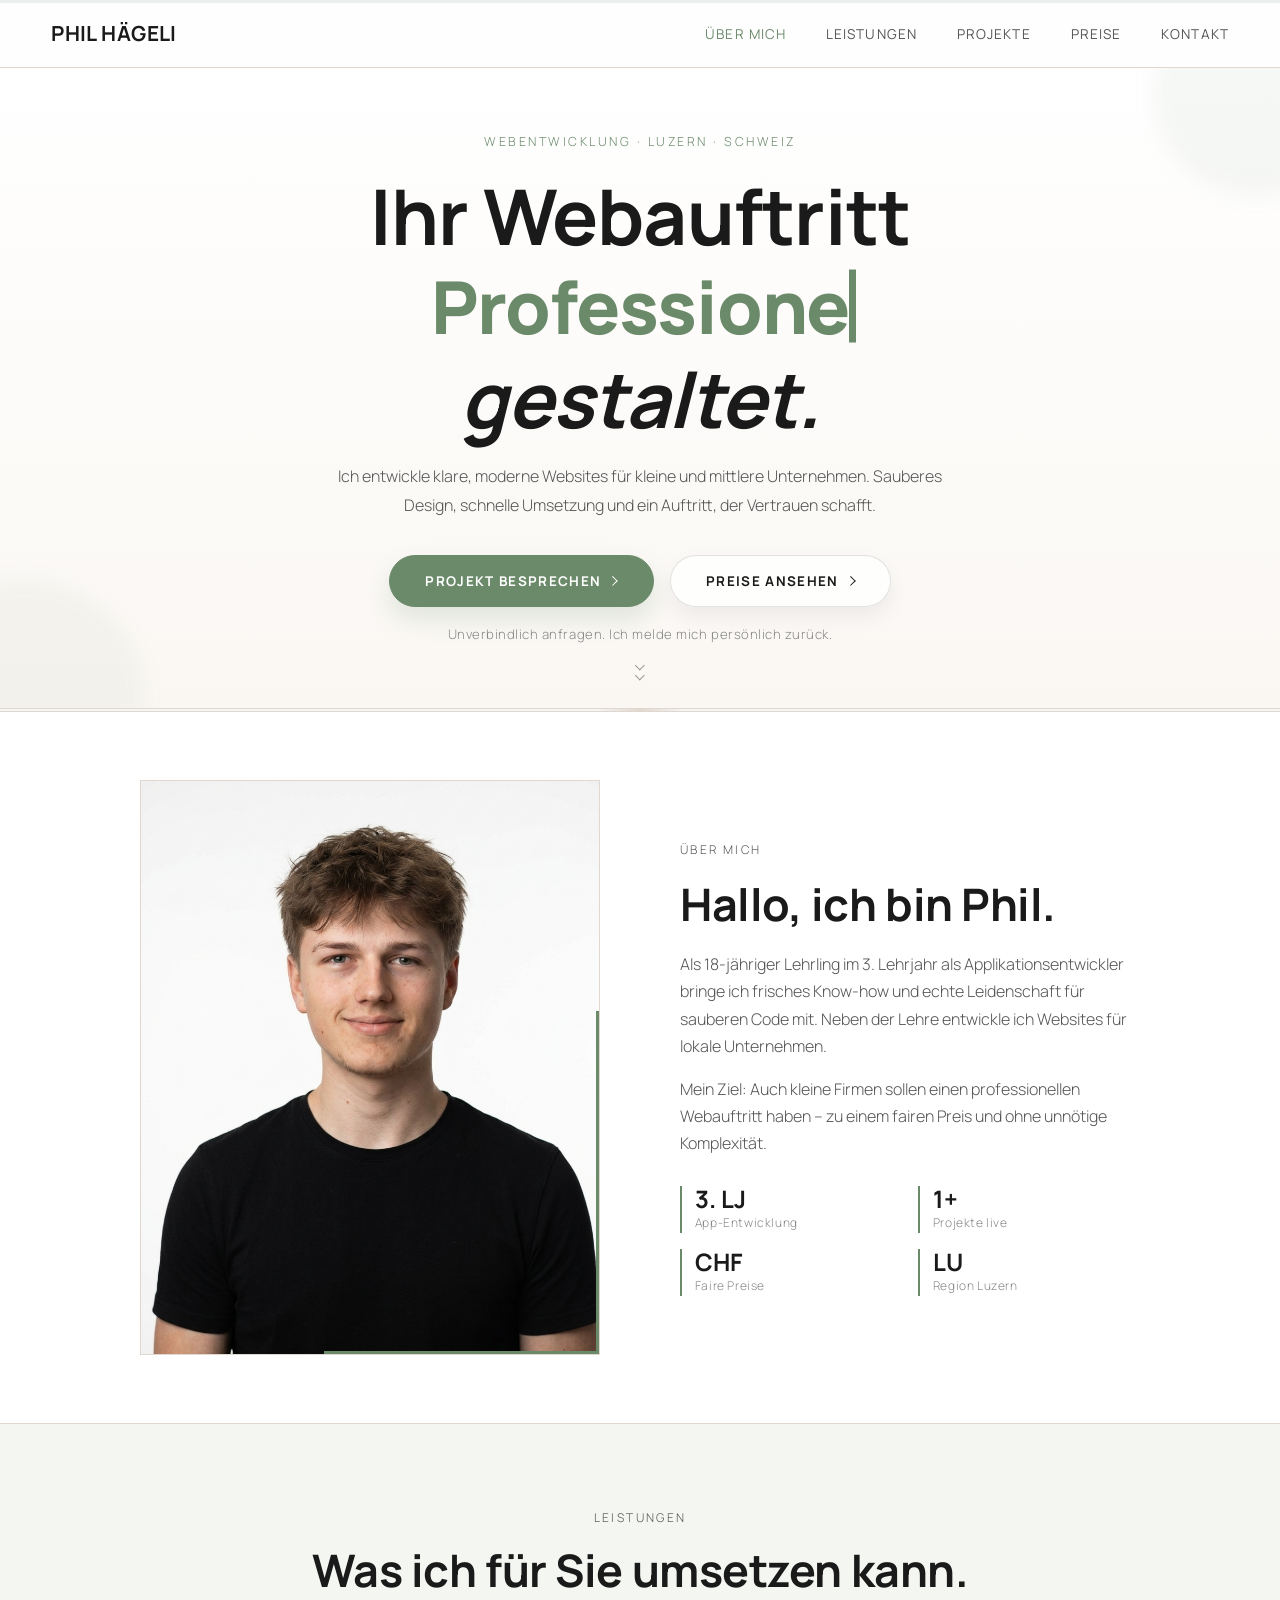
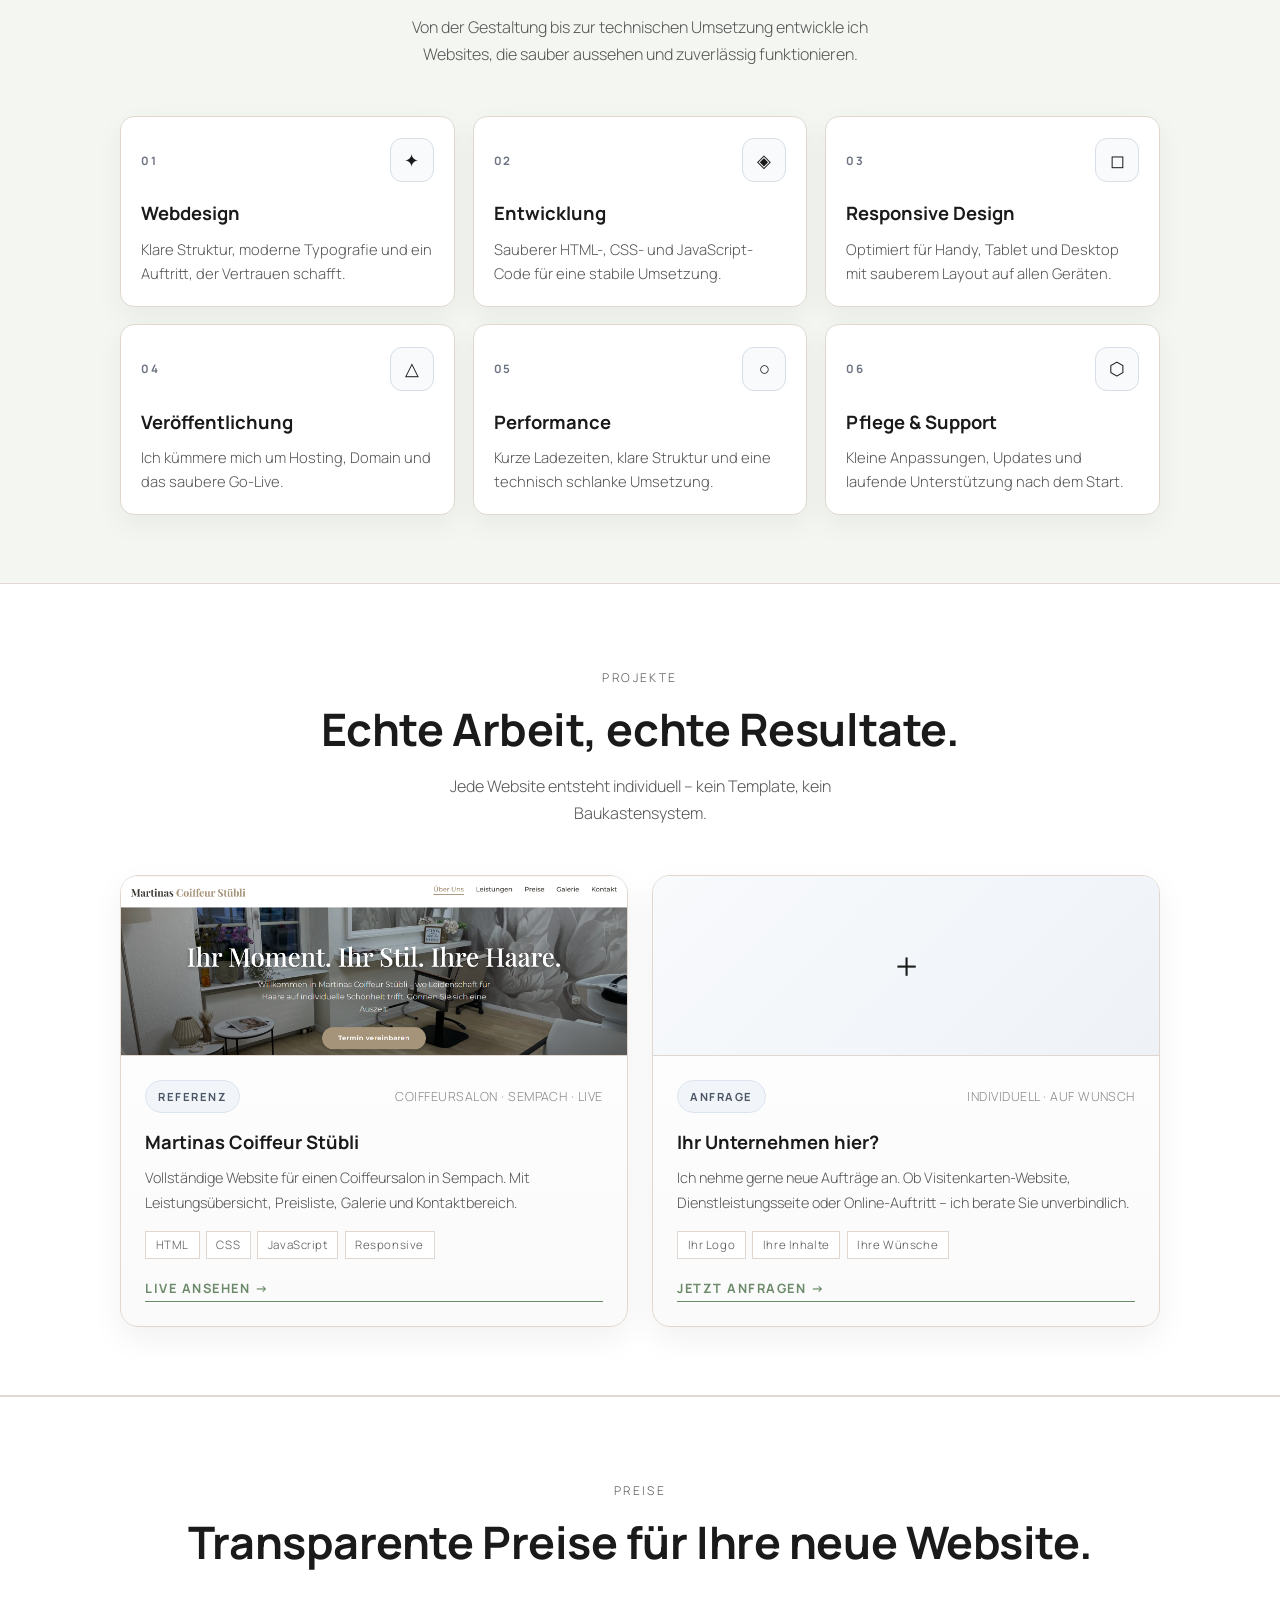
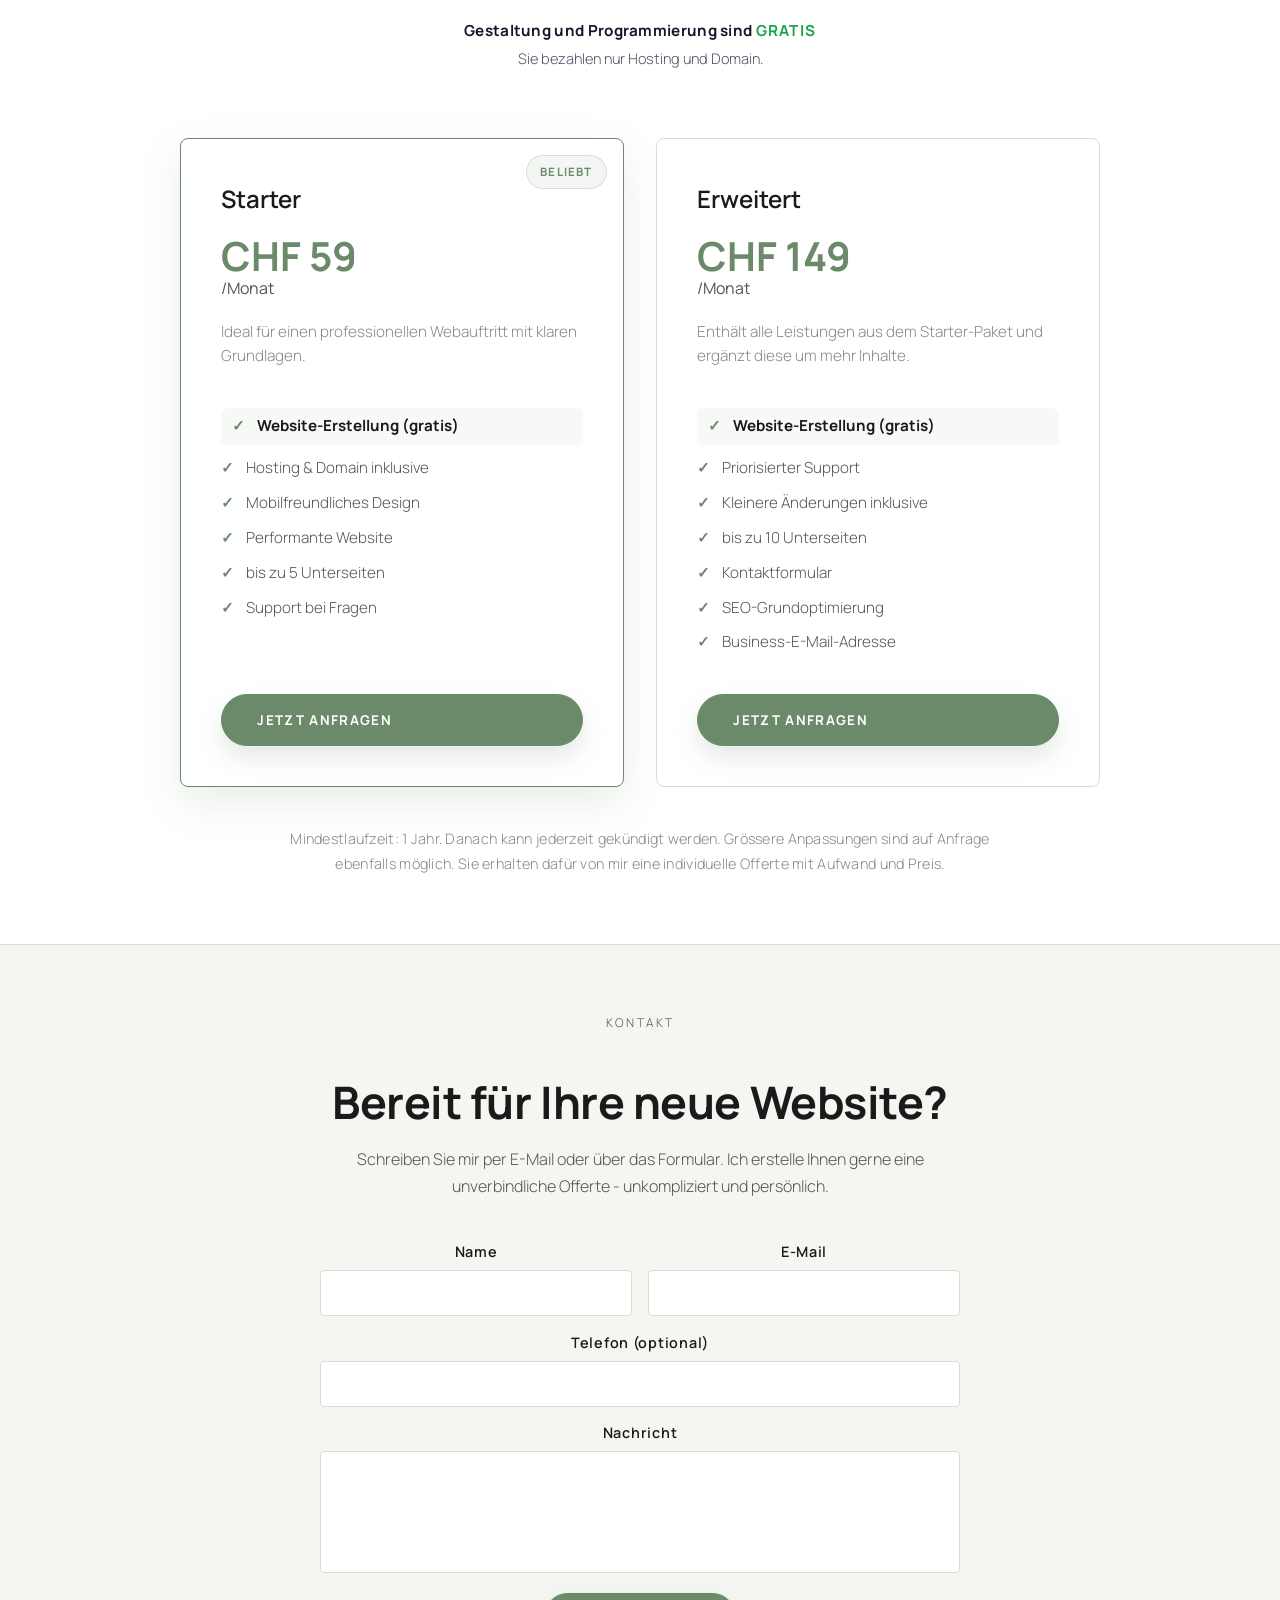
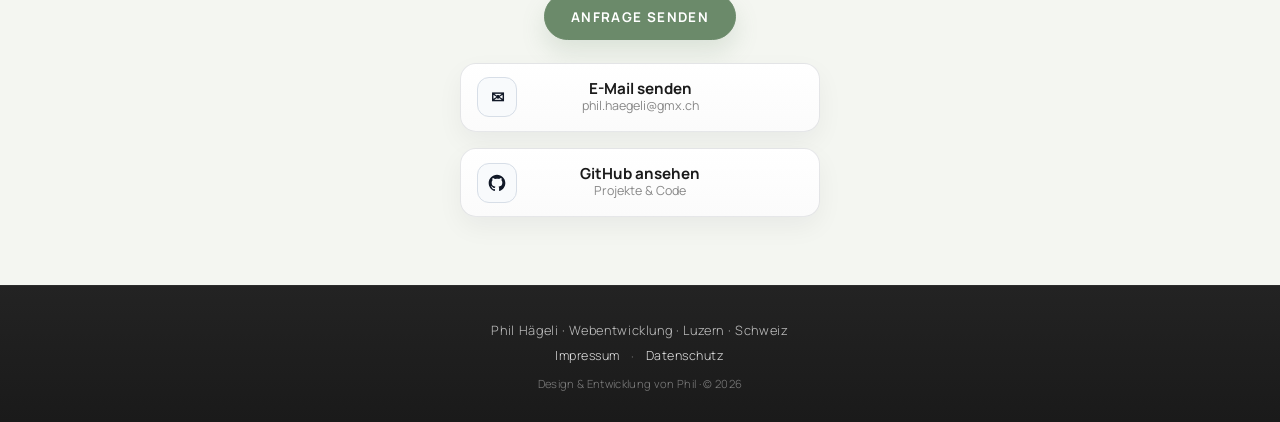
==== commit 065facf1: "email added" ====
--- a/index.html
+++ b/index.html
@@ -252,6 +252,9 @@
         </div>
         <div class="pricing-feature">
           <span class="check">✓</span> SEO-Grundoptimierung
+        </div>
+        <div class="pricing-feature">
+          <span class="check">✓</span> Business-E-Mail-Adresse
         </div>
       </div>
       <a href="#contact" class="btn btn-primary pricing-btn">Jetzt anfragen</a>
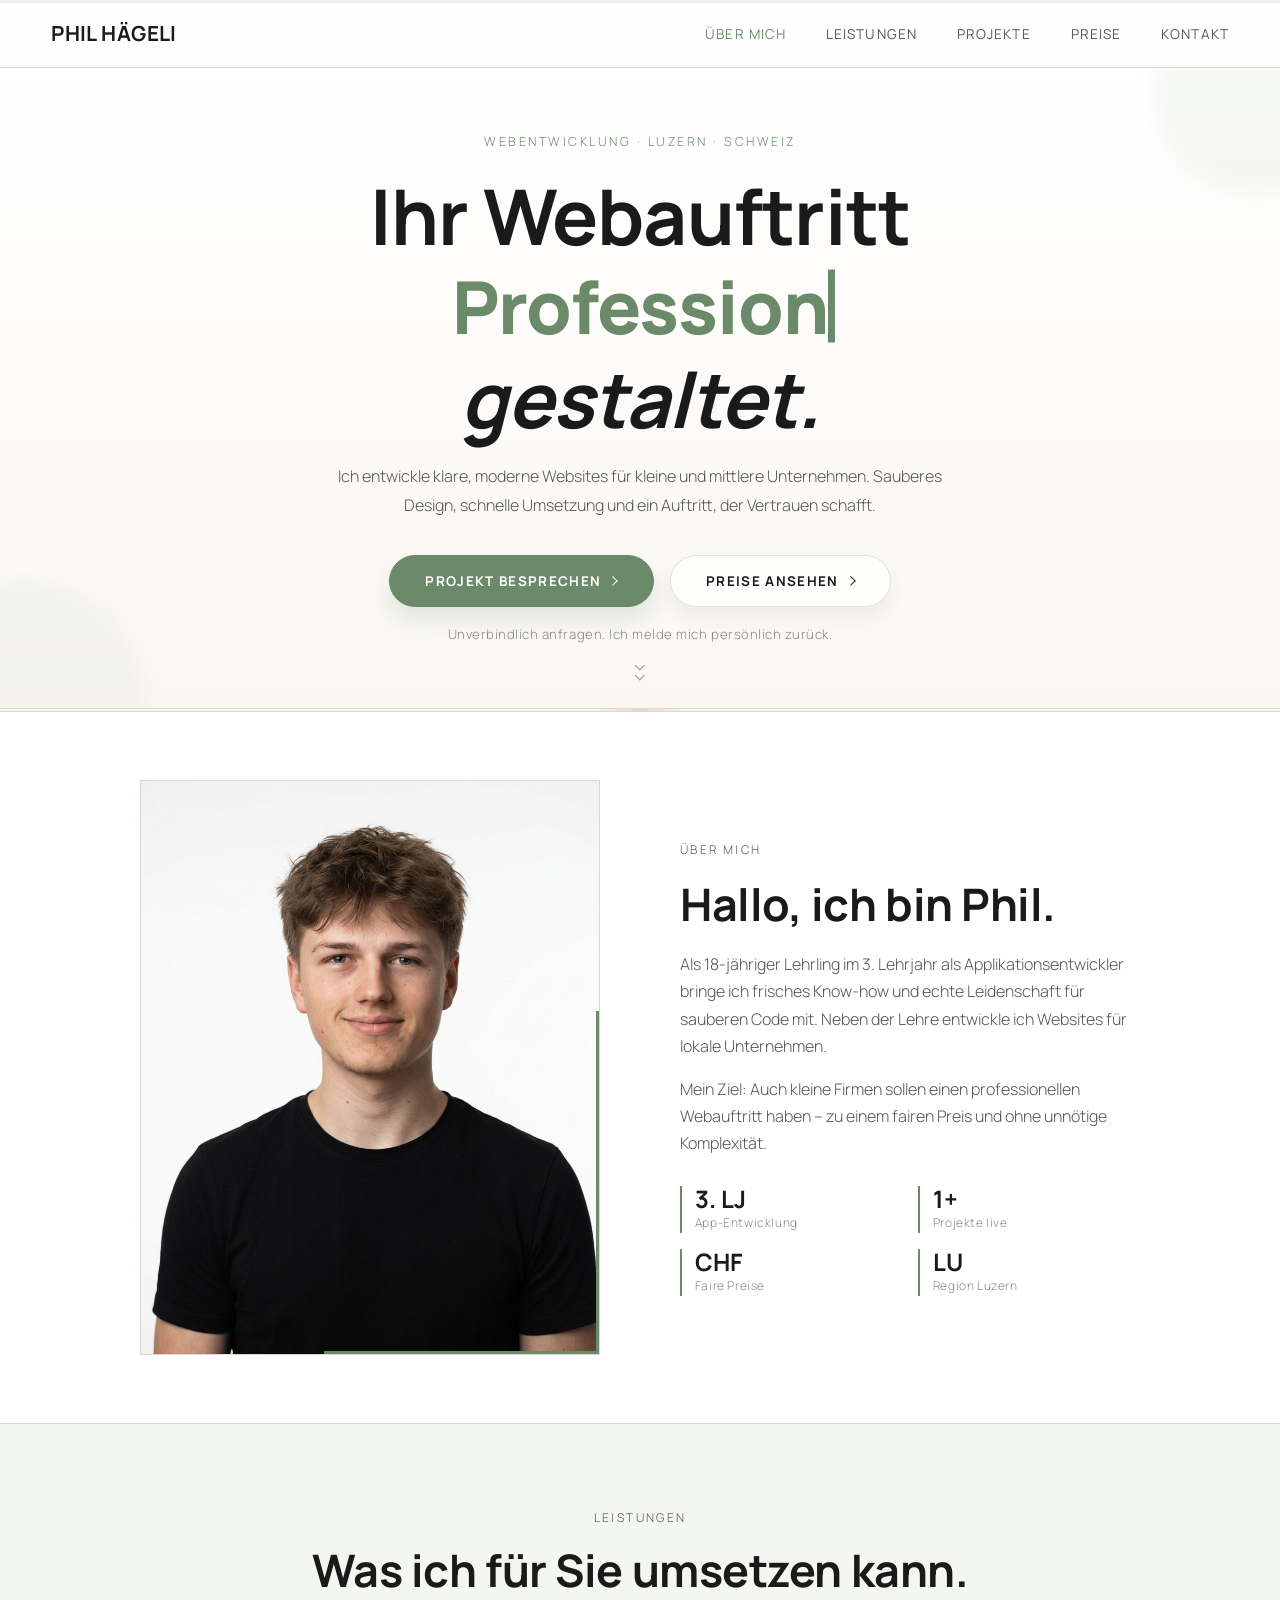
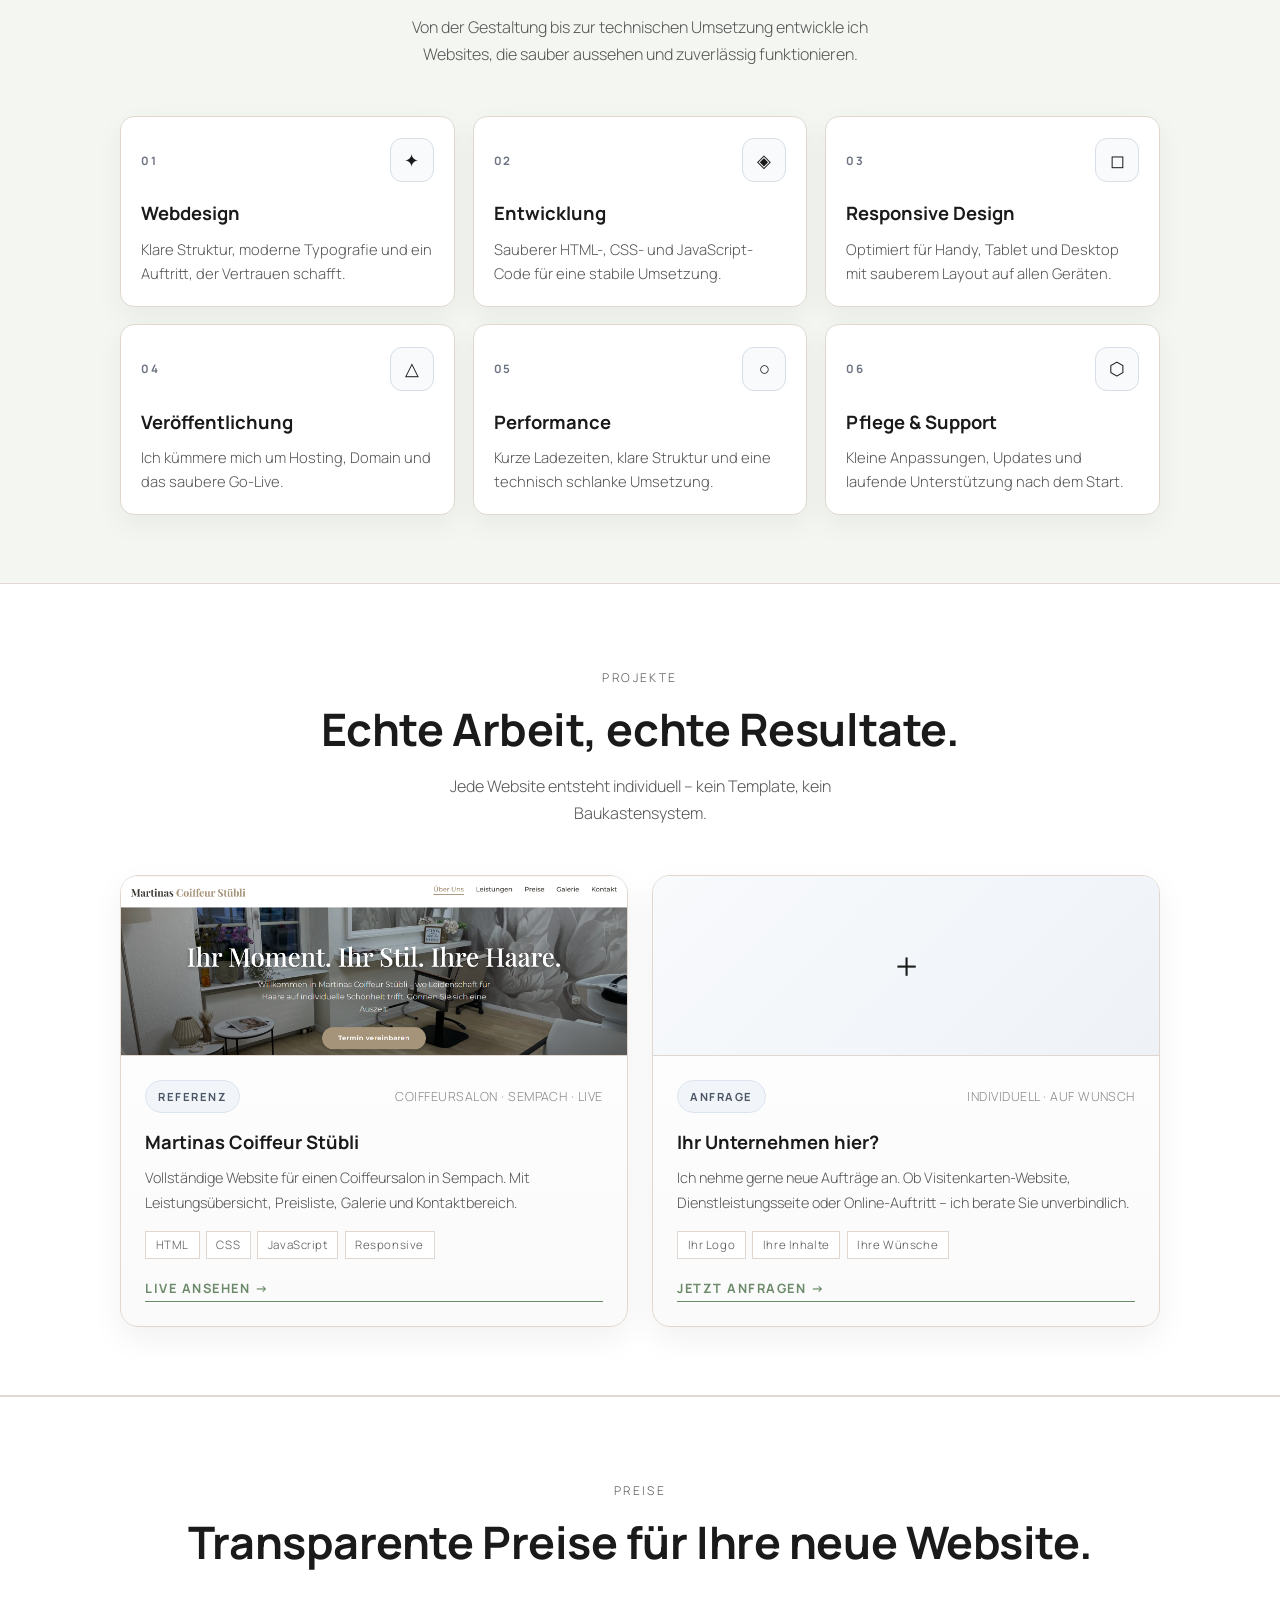
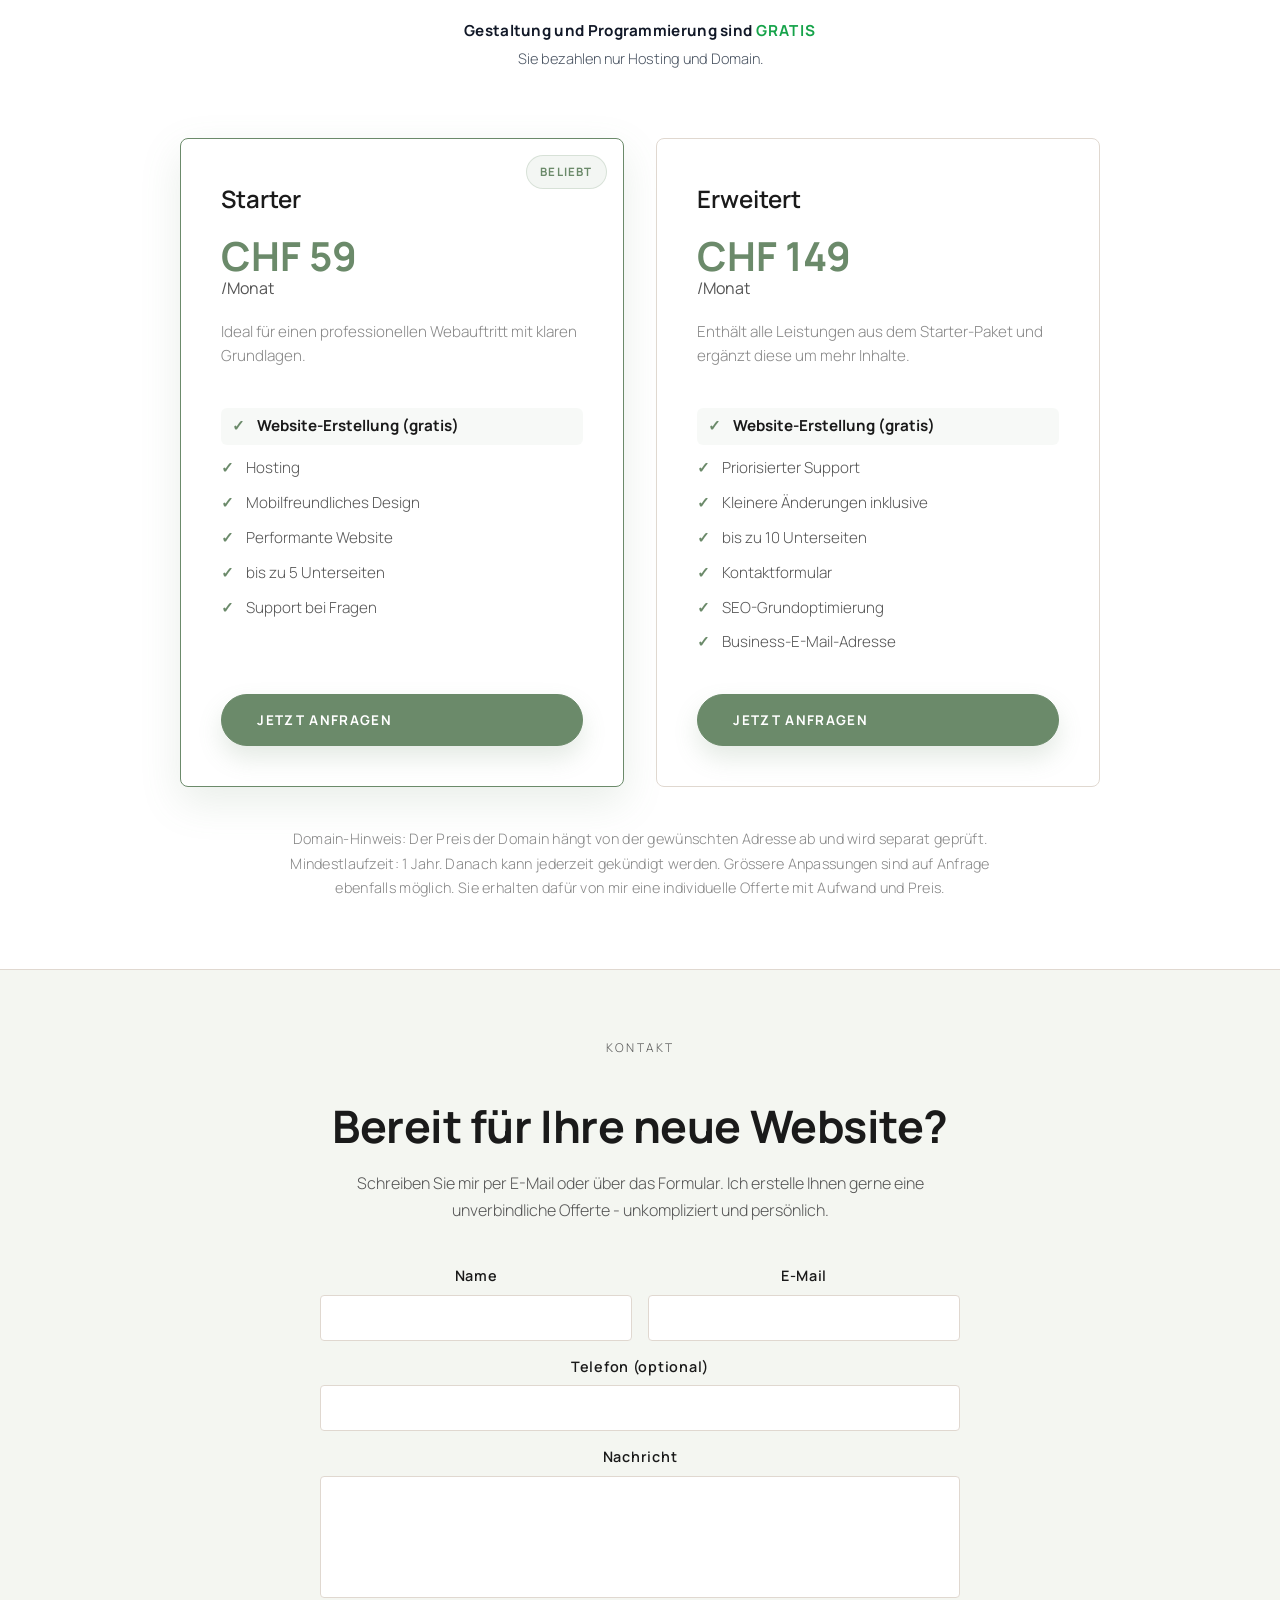
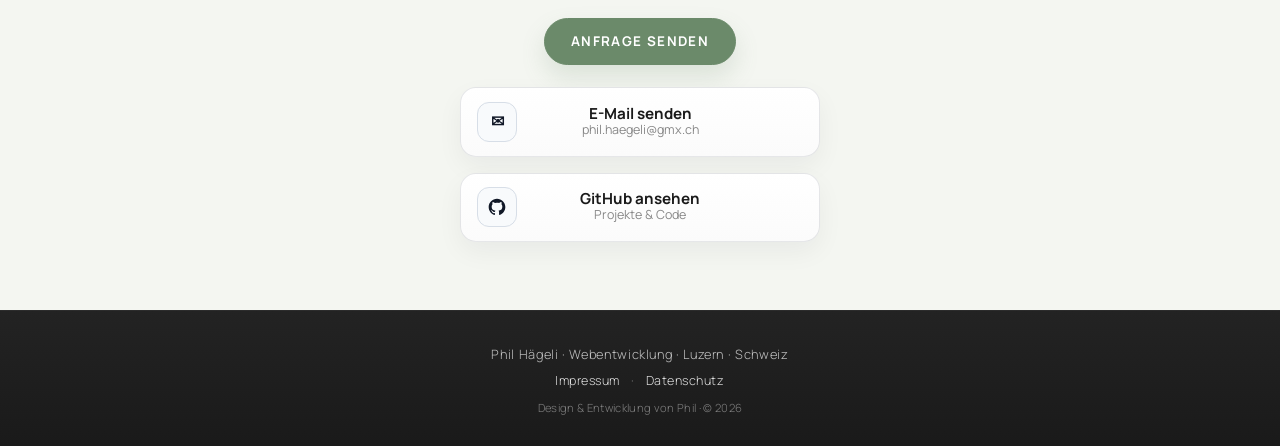
==== commit f5ab4538: "price change" ====
--- a/index.html
+++ b/index.html
@@ -213,7 +213,7 @@
           <span class="check">✓</span> <strong>Website-Erstellung (gratis)</strong>
         </div>
         <div class="pricing-feature">
-          <span class="check">✓</span> Hosting &amp; Domain inklusive
+          <span class="check">✓</span> Hosting
         </div>
         <div class="pricing-feature">
           <span class="check">✓</span> Mobilfreundliches Design
@@ -261,7 +261,7 @@
     </div>
   </div>
   <div class="pricing-disclaimer reveal">
-    Mindestlaufzeit: 1 Jahr. Danach kann jederzeit gekündigt werden. Grössere Anpassungen sind auf Anfrage ebenfalls möglich. Sie erhalten dafür von mir eine individuelle Offerte mit Aufwand und Preis.
+    Domain-Hinweis: Der Preis der Domain hängt von der gewünschten Adresse ab und wird separat geprüft. Mindestlaufzeit: 1 Jahr. Danach kann jederzeit gekündigt werden. Grössere Anpassungen sind auf Anfrage ebenfalls möglich. Sie erhalten dafür von mir eine individuelle Offerte mit Aufwand und Preis.
   </div>
 </section>
 
